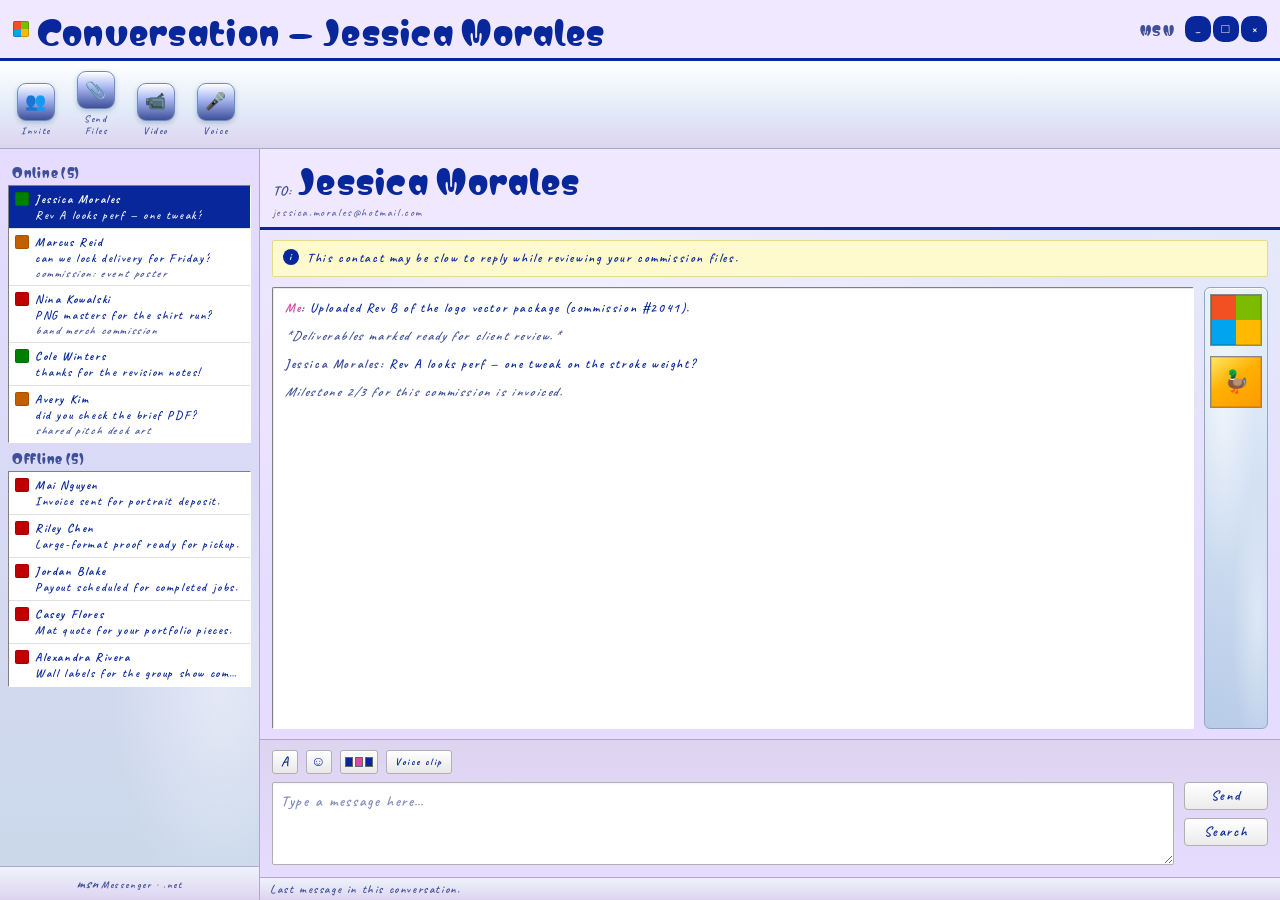
==== chat.html @ bd990021 "meow" ====
<!doctype html>
<html lang="en">
  <head>
    <meta charset="utf-8" />
    <meta name="viewport" content="width=device-width, initial-scale=1" />
    <title>MSN Messenger — Conversation</title>
    <link rel="preconnect" href="https://fonts.googleapis.com" />
    <link rel="preconnect" href="https://fonts.gstatic.com" crossorigin />
    <link
      href="https://fonts.googleapis.com/css2?family=Caveat:wght@400..700&family=Matemasie&display=swap"
      rel="stylesheet"
    />
    <style>
      /*
        Classic MSN Messenger look — tinted to Quick Draw / Match Preview palette.
        Headings: Matemasie (https://fonts.google.com/specimen/Matemasie).
        Body UI: Caveat (https://fonts.google.com/specimen/Caveat).
      */

      :root {
        --font-heading: "Matemasie", system-ui, sans-serif;
        --font-body: "Caveat", cursive;
        /* Match style.css / MatchPreviewPage palette */
        --blue: #07279a;
        --pink: #d54aa9;
        --paper: #f4efff;
        --paper-2: #ece4ff;
        --ink: #07279a;
        --ink-soft: #3f4f9a;
        --gold: #d54aa9;
        --green: #a9b8f2;

        --msn-sky: #e6dcff;
        --msn-sky-deep: #ddd4f0;
        --msn-sky-edge: #b5a3d6;
        --msn-menu: #f2ecff;
        --surface: var(--msn-sky);
        --surface-deep: var(--msn-sky-deep);
        --xp-blue: var(--blue);
        --win-bg: var(--msn-sky);
        --win-border-outer: #9a88c4;
        --win-border: var(--blue);
        --menu-bg: var(--msn-menu);
        --inset-dark: #808080;
        --inset-light: #ffffff;
        --text: var(--ink);
        --online: #008000;
        --away: #c06000;
        --busy: #c00000;
        --offline: #c00000;
        --history-bg: #ffffff;
        --warn-bg: #fffacd;
        --toolbar-icon-size: 48px;
        --wlm-purple-top: #f0e8ff;
        --wlm-purple-mid: var(--green);
        --wlm-purple-bot: var(--ink-soft);
        --wave: radial-gradient(ellipse 90% 70% at 30% 25%, rgba(255, 255, 255, 0.55) 0%, transparent 58%);
        --wave2: radial-gradient(ellipse 80% 60% at 85% 75%, rgba(255, 255, 255, 0.42) 0%, transparent 52%);
      }

      * {
        box-sizing: border-box;
      }

      html {
        height: 100%;
        letter-spacing: 0.1em;
      }

      body {
        min-height: 100dvh;
        margin: 0;
        font-family: var(--font-body);
        font-weight: 600;
        font-size: 14px;
        color: var(--text);
        background:
          radial-gradient(circle at 20% 20%, #d54aa938 0%, #ffffff00 42%),
          radial-gradient(circle at 85% 12%, #07279a33 0%, #ffffff00 45%),
          var(--paper-2);
        display: flex;
        flex-direction: column;
      }

      button,
      input,
      textarea,
      select {
        font-family: inherit;
        letter-spacing: inherit;
      }

      /* Full-viewport panel */
      .msn-window {
        flex: 1 1 auto;
        display: flex;
        flex-direction: column;
        width: 100%;
        min-height: 0;
        background: var(--paper);
        border: 0;
        border-radius: 0;
        box-shadow: none;
        overflow: hidden;
      }

      /* Match MatchPreviewPage .topbar + .match-section h2 */
      .title-bar {
        display: flex;
        align-items: center;
        justify-content: space-between;
        gap: 0.5rem;
        padding: 0.35rem 0.8rem;
        background: #f0e8ff;
        border-bottom: 3px solid var(--ink);
        color: var(--ink);
        font-weight: 700;
        letter-spacing: 0.1em;
        user-select: none;
      }

      .title-bar .title-left {
        display: flex;
        align-items: center;
        gap: 8px;
        min-width: 0;
        flex: 1;
      }

      .title-bar .title-right {
        display: flex;
        align-items: center;
        gap: 10px;
        flex-shrink: 0;
      }

      .title-msn {
        font-family: var(--font-heading);
        font-style: normal;
        font-weight: 400;
        font-size: 0.78rem;
        letter-spacing: 0.12em;
        text-transform: uppercase;
        color: var(--ink-soft);
        opacity: 1;
      }

      .title-bar .butterfly {
        width: 16px;
        height: 16px;
        flex: 0 0 auto;
        background: conic-gradient(
          #7cbb00 0deg 90deg,
          #ffb900 90deg 180deg,
          #00a4ef 180deg 270deg,
          #f25022 270deg 360deg
        );
        border-radius: 2px;
        box-shadow: inset 0 0 0 1px rgba(0, 0, 0, 0.2);
      }

      .title-bar span.title-text {
        font-family: var(--font-heading);
        font-weight: 400;
        font-size: clamp(1.35rem, 3.2vw, 2rem);
        letter-spacing: 0.04em;
        text-transform: none;
        white-space: nowrap;
        overflow: hidden;
        text-overflow: ellipsis;
        min-width: 0;
      }

      .title-buttons {
        display: flex;
        gap: 2px;
      }

      .title-buttons button {
        min-width: 26px;
        height: 26px;
        padding: 0 0.35rem;
        border: 2px solid var(--ink);
        border-radius: 10px;
        background: var(--blue);
        color: #ffffff;
        font-size: 13px;
        font-weight: 600;
        line-height: 1;
        cursor: default;
        transition: background-color 0.14s ease, transform 0.14s ease;
      }

      .title-buttons button:hover {
        background: var(--pink);
        transform: translate(-1px, -1px);
      }

      .title-buttons button.close {
        background: var(--blue);
      }

      .title-buttons button.close:hover {
        background: var(--pink);
      }

      .title-buttons button {
        cursor: pointer;
      }

      .msn-window.is-maximized {
        position: fixed;
        inset: 0;
        z-index: 10000;
        max-height: 100dvh;
        width: 100%;
        box-shadow: 0 12px 48px rgba(0, 0, 0, 0.35);
      }

      body.chat-maximized {
        overflow: hidden;
      }

      .msn-window.is-minimized .toolbar,
      .msn-window.is-minimized .main-split {
        display: none !important;
      }

      .toolbar {
        display: flex;
        align-items: flex-end;
        gap: 12px;
        padding: 10px 12px 12px;
        background: linear-gradient(180deg, #ffffff 0%, #e2ecf8 55%, var(--msn-sky-deep) 100%);
        border-bottom: 1px solid #9aaec4;
        flex-wrap: wrap;
      }

      .tb-btn {
        display: flex;
        flex-direction: column;
        align-items: center;
        gap: 4px;
        width: var(--toolbar-icon-size);
        cursor: pointer;
        appearance: none;
        margin: 0;
        padding: 0;
        border: 0;
        background: transparent;
        font: inherit;
        color: inherit;
      }

      .tb-btn:focus-visible {
        outline: 2px solid var(--blue);
        outline-offset: 3px;
        border-radius: 10px;
      }

      .tb-btn .icon {
        width: 38px;
        height: 38px;
        border-radius: 9px;
        border: 1px solid #6a8ec0;
        background: linear-gradient(180deg, #ffffff 0%, var(--wlm-purple-mid) 42%, var(--wlm-purple-bot) 100%);
        display: grid;
        place-items: center;
        font-size: 17px;
        box-shadow:
          0 2px 5px rgba(40, 80, 130, 0.28),
          inset 0 1px 0 rgba(255, 255, 255, 0.85);
      }

      .tb-btn span.label {
        font-size: 10px;
        color: var(--ink-soft);
        text-align: center;
        line-height: 1.15;
      }

      .main-split {
        flex: 1;
        display: flex;
        min-height: 0;
        background: var(--wave), var(--wave2), linear-gradient(175deg, #e6eef8 0%, var(--msn-sky) 60%);
      }

      /* Sidebar: threads */
      .sidebar {
        width: 260px;
        flex: 0 0 260px;
        border-right: 1px solid var(--msn-sky-edge);
        display: flex;
        flex-direction: column;
        min-height: 0;
        background: var(--wave), linear-gradient(180deg, #eaf1fa 0%, var(--msn-sky) 100%);
      }

      .avatar {
        flex-shrink: 0;
        border: 1px solid #888;
      }

      .thread-list-wrap {
        flex: 1;
        overflow: auto;
        padding: 8px;
        background: var(--wave2), linear-gradient(180deg, var(--msn-sky) 0%, #cad8ea 100%);
      }

      .thread-section {
        font-family: var(--font-heading);
        font-weight: 400;
        font-size: 12px;
        margin: 6px 0 4px 4px;
        letter-spacing: 0.06em;
        color: var(--ink-soft);
      }

      .thread-section .count {
        font-weight: 400;
        color: var(--ink-soft);
      }

      .sidebar-brand {
        padding: 8px 10px;
        border-top: 1px solid var(--msn-sky-edge);
        background: linear-gradient(180deg, #eef3fa 0%, var(--msn-sky-deep) 100%);
        text-align: center;
        font-size: 10px;
        color: var(--ink-soft);
      }

      .sidebar-brand .msn-word {
        font-style: italic;
        font-weight: 800;
        font-size: 14px;
        letter-spacing: 0.05em;
      }

      .sidebar-brand .net {
        font-weight: 700;
        color: var(--ink-soft);
      }

      .thread-list {
        list-style: none;
        margin: 0;
        padding: 0;
        background-color: #fff;
        border: 1px solid;
        border-color: var(--inset-dark) var(--inset-light) var(--inset-light) var(--inset-dark);
      }

      .thread {
        display: flex;
        align-items: flex-start;
        gap: 6px;
        padding: 5px 6px;
        cursor: pointer;
        border-bottom: 1px solid #e0e0e0;
      }

      .thread:last-child {
        border-bottom: 0;
      }

      .thread:hover {
        background: rgba(169, 184, 242, 0.38);
      }

      .thread.is-active {
        background: var(--blue);
        color: #fff;
      }

      .thread.is-active .thread-body .name {
        color: #ffffff;
      }

      .thread.is-active .preview,
      .thread.is-active .sub {
        color: rgba(255, 255, 255, 0.92);
      }

      .status-dot {
        width: 14px;
        height: 14px;
        margin-top: 1px;
        flex-shrink: 0;
        border-radius: 2px;
        background: var(--online);
        box-shadow: inset 0 0 0 1px rgba(0, 0, 0, 0.15);
      }

      .status-dot.away {
        background: var(--away);
      }

      .status-dot.busy {
        background: var(--busy);
      }

      .status-dot.offline {
        background: var(--offline);
      }

      .thread-body {
        min-width: 0;
      }

      .thread-body .name {
        font-weight: 700;
        font-size: 12px;
        color: var(--ink);
        white-space: nowrap;
        overflow: hidden;
        text-overflow: ellipsis;
      }

      .thread-body .preview {
        font-size: 12px;
        color: var(--ink);
        white-space: nowrap;
        overflow: hidden;
        text-overflow: ellipsis;
      }

      .thread-body .sub {
        font-size: 11px;
        color: var(--ink-soft);
        font-style: italic;
        white-space: nowrap;
        overflow: hidden;
        text-overflow: ellipsis;
      }

      /* Main chat pane — MSN sky panel */
      .chat-pane {
        flex: 1;
        display: flex;
        flex-direction: column;
        min-width: 0;
        min-height: 0;
        background: var(--wave), linear-gradient(195deg, #e4edf8 0%, var(--msn-sky) 45%);
      }

      .chat-header {
        padding: 0.35rem 0.8rem 0.5rem;
        background: #f0e8ff;
        border-bottom: 3px solid var(--ink);
        font-size: 13px;
      }

      .chat-header .to-line {
        display: flex;
        align-items: baseline;
        flex-wrap: wrap;
        gap: 0 6px;
        font-weight: 700;
        color: var(--ink);
      }

      .chat-header .to-prefix {
        font-size: 0.85rem;
        letter-spacing: 0.08em;
        text-transform: uppercase;
        color: var(--ink-soft);
      }

      .chat-header .to-name {
        font-family: var(--font-heading);
        font-size: clamp(1.35rem, 3.2vw, 2rem);
        font-weight: 400;
        letter-spacing: 0.04em;
        color: var(--ink);
      }

      .chat-header .to-email {
        display: block;
        margin-top: 3px;
        font-size: 11px;
        font-weight: 400;
        color: var(--ink-soft);
      }

      .warn-bar {
        margin: 10px 12px 0;
        padding: 8px 10px;
        background: var(--warn-bg);
        border: 1px solid #e8dc82;
        border-radius: 2px;
        display: flex;
        gap: 8px;
        align-items: flex-start;
        font-size: 13px;
        line-height: 1.45;
        color: var(--ink);
      }

      .warn-bar #warnText {
        flex: 1;
        min-width: 0;
      }

      .warn-bar .i {
        font-weight: 900;
        color: #fff;
        background: var(--blue);
        width: 16px;
        height: 16px;
        border-radius: 50%;
        display: grid;
        place-items: center;
        font-size: 11px;
        flex-shrink: 0;
      }

      .chat-body {
        flex: 1;
        display: flex;
        min-height: 0;
        padding: 10px 12px;
        gap: 10px;
        background: transparent;
      }

      .history {
        flex: 1;
        background-color: var(--history-bg);
        border: 1px solid;
        border-color: var(--inset-dark) var(--inset-light) var(--inset-light) var(--inset-dark);
        border-radius: 2px;
        box-shadow: inset 1px 1px 0 rgba(0, 0, 0, 0.08);
        overflow: auto;
        padding: 10px 12px;
        font-size: 13px;
        line-height: 1.55;
        color: var(--ink);
      }

      .msg {
        margin-bottom: 8px;
        color: var(--ink);
      }

      .msg .who {
        font-weight: 700;
        color: var(--ink-soft);
      }

      .msg.me-line .who {
        color: var(--pink);
      }

      .msg.sys {
        font-style: italic;
        color: var(--ink-soft);
      }

      .dp-column {
        width: 64px;
        flex-shrink: 0;
        display: flex;
        flex-direction: column;
        gap: 10px;
        align-items: center;
        padding: 6px 4px 8px;
        align-self: stretch;
        background: var(--wave2), var(--wave), linear-gradient(200deg, #e8f1fb 0%, #b8cce8 100%);
        border: 1px solid #8fa8c4;
        border-radius: 6px;
        box-shadow: inset 0 1px 0 rgba(255, 255, 255, 0.75);
      }

      /* Reference: DP stack — Me on top (MSN mark), contact below (ducky colors) */
      .dp-column .avatar.sm {
        width: 52px;
        height: 52px;
      }

      .dp-column .avatar.sm.me {
        background: conic-gradient(
          #7cbb00 0deg 90deg,
          #ffb900 90deg 180deg,
          #00a4ef 180deg 270deg,
          #f25022 270deg 360deg
        );
        box-shadow: inset 0 0 0 1px rgba(0, 0, 0, 0.15);
      }

      .dp-column .avatar.sm.them {
        background: linear-gradient(145deg, #ffe866 0%, #ffb000 45%, #ff9a00 100%);
        box-shadow: inset 0 0 0 1px rgba(0, 0, 0, 0.12);
      }

      .dp-column .avatar.sm.them::after {
        content: "🦆";
        display: grid;
        place-items: center;
        width: 100%;
        height: 100%;
        font-size: 22px;
        filter: saturate(1.1);
      }


      .compose-wrap {
        border-top: 1px solid var(--msn-sky-edge);
        padding: 10px 12px 12px;
        background: linear-gradient(180deg, var(--msn-sky-deep) 0%, var(--msn-sky) 100%);
      }

      .format-bar {
        display: flex;
        gap: 8px;
        margin-bottom: 8px;
        align-items: center;
      }

      .fmt {
        width: 26px;
        height: 24px;
        border: 1px solid #b0b0b0;
        border-radius: 3px;
        background: linear-gradient(180deg, #ffffff, #e8e8e8);
        display: grid;
        place-items: center;
        font-size: 12px;
        cursor: pointer;
        box-shadow: inset 0 1px 0 #fff;
        appearance: none;
        margin: 0;
        padding: 0;
        font: inherit;
        color: inherit;
      }

      .fmt:focus-visible {
        outline: 2px solid var(--blue);
        outline-offset: 2px;
      }

      .fmt.palette {
        width: auto;
        padding: 0 4px;
        gap: 2px;
        display: inline-flex;
      }

      .fmt.palette i {
        width: 8px;
        height: 10px;
        border: 1px solid #666;
      }

      .fmt.palette i.c1 {
        background: var(--ink);
      }
      .fmt.palette i.c2 {
        background: var(--pink);
      }
      .fmt.palette i.c3 {
        background: var(--blue);
      }

      .fmt.wide {
        width: auto;
        padding: 0 8px;
        font-size: 10px;
        font-weight: 700;
      }

      .input-row {
        display: flex;
        gap: 10px;
        align-items: stretch;
      }

      .input-row textarea {
        flex: 1;
        min-height: 64px;
        resize: vertical;
        font-size: 15px;
        line-height: 1.45;
        font-weight: 600;
        color: var(--ink);
        padding: 8px;
        border: 1px solid #b0b0b0;
        border-radius: 2px;
        background: #fff;
        box-shadow: inset 0 1px 2px rgba(0, 0, 0, 0.05);
      }

      .input-row textarea::placeholder {
        font-weight: 600;
        color: var(--ink-soft);
        opacity: 0.65;
      }

      .input-actions {
        display: flex;
        flex-direction: column;
        gap: 8px;
        width: 84px;
        flex-shrink: 0;
      }

      .send-btn,
      .search-btn {
        width: 100%;
        font-size: 14px;
        font-weight: 600;
        color: var(--ink);
        min-height: 28px;
        background: linear-gradient(180deg, #ffffff, #ebebeb);
        border: 1px solid #b0b0b0;
        border-radius: 4px;
        box-shadow: inset 0 1px 0 #fff;
        cursor: pointer;
      }

      .send-btn:hover,
      .search-btn:hover {
        background: linear-gradient(180deg, #ffffff, #f5f5f5);
      }

      .status-footer {
        padding: 3px 10px;
        border-top: 1px solid var(--msn-sky-edge);
        background: linear-gradient(180deg, #eef3fa 0%, var(--msn-sky-deep) 100%);
        color: var(--ink-soft);
        font-size: 12px;
      }

      @media (max-width: 640px) {
        .sidebar {
          width: 200px;
          flex-basis: 200px;
        }
        .toolbar {
          flex-wrap: wrap;
        }
      }
    </style>
  </head>
  <body>
    <div class="msn-window" role="application" aria-label="MSN Messenger style chat">
      <div class="title-bar">
        <div class="title-left">
          <span class="butterfly" aria-hidden="true"></span>
          <span class="title-text" id="winTitle">MSN Messenger — Conversation</span>
        </div>
        <div class="title-right">
          <span class="title-msn" aria-hidden="true">msn</span>
          <div class="title-buttons">
            <button type="button" id="titleMin" aria-label="Minimize">_</button>
            <button type="button" id="titleMax" aria-label="Maximize">□</button>
            <button type="button" class="close" id="titleClose" aria-label="Close">×</button>
          </div>
        </div>
      </div>

      <input type="file" id="tbFilePick" hidden multiple />

      <div class="toolbar" role="toolbar" aria-label="Conversation actions">
        <button type="button" class="tb-btn" id="tbInvite" aria-label="Invite">
          <span class="icon" aria-hidden="true">👥</span>
          <span class="label">Invite</span>
        </button>
        <button type="button" class="tb-btn" id="tbSendFiles" aria-label="Send files">
          <span class="icon" aria-hidden="true">📎</span>
          <span class="label">Send<br />Files</span>
        </button>
        <button type="button" class="tb-btn" id="tbVideo" aria-label="Video">
          <span class="icon" aria-hidden="true">📹</span>
          <span class="label">Video</span>
        </button>
        <button type="button" class="tb-btn" id="tbVoice" aria-label="Voice">
          <span class="icon" aria-hidden="true">🎤</span>
          <span class="label">Voice</span>
        </button>
      </div>

      <div class="main-split">
        <aside class="sidebar" aria-label="Message threads">
          <div class="thread-list-wrap" id="threadMount"></div>

          <div class="sidebar-brand" aria-hidden="true">
            <span class="msn-word">msn</span>
            <span class="net"> Messenger</span> ·
            <span class="net">.net</span>
          </div>
        </aside>

        <section class="chat-pane" aria-label="Active conversation">
          <div class="chat-header">
            <div class="to-line">
              <span class="to-prefix">To:</span>
              <span class="to-name" id="toName">—</span>
            </div>
            <span class="to-email" id="toEmail" hidden></span>
          </div>

          <div class="warn-bar" id="warnBar" hidden>
            <span class="i">i</span>
            <span id="warnText"></span>
          </div>

          <div class="chat-body">
            <div class="history" id="history" tabindex="0"></div>
            <div class="dp-column" aria-hidden="true">
              <div class="avatar sm me" title="Me"></div>
              <div class="avatar sm them" title="Them"></div>
            </div>
          </div>

          <div class="compose-wrap">
            <div class="format-bar" role="toolbar" aria-label="Format">
              <button type="button" class="fmt" id="fmtFont" title="Font size">A</button>
              <button type="button" class="fmt" id="fmtEmoji" title="Insert emoticon">☺</button>
              <button type="button" class="fmt palette" id="fmtPalette" title="Font color" aria-label="Font color">
                <i class="c1"></i><i class="c2"></i><i class="c3"></i>
              </button>
              <button type="button" class="fmt wide" id="fmtVoiceClip" title="Voice clip">Voice clip</button>
            </div>
            <div class="input-row">
              <textarea id="composer" placeholder="Type a message here…" rows="3"></textarea>
              <div class="input-actions">
                <button class="send-btn" id="sendBtn" type="button">Send</button>
                <button class="search-btn" id="searchBtn" type="button">Search</button>
              </div>
            </div>
          </div>

          <div class="status-footer" id="statusFooter">Ready</div>
        </section>
      </div>
    </div>

    <script>
      const threads = [
        {
          id: "vectorclient",
          name: "Jessica Morales",
          email: "jessica.morales@hotmail.com",
          online: true,
          statusClass: "",
          statusShort: "Online",
          flavor: "",
          preview: "Rev A looks perf — one tweak?",
          warn: "This contact may be slow to reply while reviewing your commission files.",
          messages: [
            { type: "msg", who: "Me", text: "Uploaded Rev B of the logo vector package (commission #2041)." },
            { type: "sys", text: "*Deliverables marked ready for client review.*" },
            { type: "msg", who: "Jessica Morales", text: "Rev A looks perf — one tweak on the stroke weight?" },
            { type: "sys", text: "Milestone 2/3 for this commission is invoiced." },
          ],
        },
        {
          id: "rush_client",
          name: "Marcus Reid",
          email: "marcus.reid@hotmail.com",
          online: true,
          statusClass: "away",
          statusShort: "Away",
          flavor: "commission: event poster",
          preview: "can we lock delivery for Friday?",
          warn: "",
          messages: [
            { type: "msg", who: "Marcus Reid", text: "can we lock delivery for Friday? it's for the gallery opening commission." },
            { type: "msg", who: "Me", text: "yes if you approve the flat colors by Wed night" },
          ],
        },
        {
          id: "merch_assets",
          name: "Nina Kowalski",
          email: "nina.kowalski@hotmail.com",
          online: true,
          statusClass: "busy",
          statusShort: "Busy",
          flavor: "band merch commission",
          preview: "PNG masters for the shirt run?",
          warn: "",
          messages: [
            { type: "msg", who: "Nina Kowalski", text: "PNG masters for the shirt run still coming for the merch commission?" },
            { type: "msg", who: "Me", text: "exporting 300dpi tonight — same folder as the invoice" },
            { type: "sys", text: "Nina Kowalski is marked Busy (approving print proofs)." },
          ],
        },
        {
          id: "cole",
          name: "Cole Winters",
          email: "cole.winters@hotmail.com",
          online: true,
          statusClass: "",
          statusShort: "Online",
          flavor: "",
          preview: "thanks for the revision notes!",
          warn: "",
          messages: [
            { type: "msg", who: "Cole Winters", text: "thanks for the revision notes on the character commission!" },
            { type: "msg", who: "Me", text: "happy to iterate — round 3 sketch drops tomorrow" },
          ],
        },
        {
          id: "brief_partner",
          name: "Avery Kim",
          email: "avery.kim@msn.com",
          online: true,
          statusClass: "away",
          statusShort: "Away",
          flavor: "shared pitch deck art",
          preview: "did you check the brief PDF?",
          warn: "",
          messages: [
            { type: "msg", who: "Avery Kim", text: "did you check the brief PDF for our joint commission?" },
            { type: "msg", who: "Me", text: "yes — I'll match your palette on the hero panel" },
          ],
        },
        {
          id: "portrait_client",
          name: "Mai Nguyen",
          email: "mai.nguyen@gmail.com",
          online: false,
          statusClass: "offline",
          statusShort: "Offline",
          flavor: "",
          preview: "Invoice sent for portrait deposit.",
          warn: "",
          messages: [
            { type: "msg", who: "Mai Nguyen", text: "Portrait commission — deposit invoice received, thanks." },
            { type: "msg", who: "Me", text: "Great — I'll start thumbnails once it clears." },
          ],
        },
        {
          id: "printlab",
          name: "Riley Chen",
          email: "riley.chen@printhaus.sf",
          online: false,
          statusClass: "offline",
          statusShort: "Offline",
          flavor: "",
          preview: "Large-format proof ready for pickup.",
          warn: "",
          messages: [
            { type: "msg", who: "Riley Chen", text: "Your exhibition print commission proof is ready for pickup." },
            { type: "msg", who: "Me", text: "I'll swing by Thursday — hold under Quick Draw." },
          ],
        },
        {
          id: "payout",
          name: "Jordan Blake",
          email: "jordan.blake@quickdraw.app",
          online: false,
          statusClass: "offline",
          statusShort: "Offline",
          flavor: "",
          preview: "Payout scheduled for completed jobs.",
          warn: "",
          messages: [
            { type: "sys", text: "Quick Draw: commission payouts batch runs Friday." },
            { type: "msg", who: "Jordan Blake", text: "Your last 3 completed commissions are included in this week's payout." },
          ],
        },
        {
          id: "frame",
          name: "Casey Flores",
          email: "casey.flores@campusframe.example",
          online: false,
          statusClass: "offline",
          statusShort: "Offline",
          flavor: "",
          preview: "Mat quote for your portfolio pieces.",
          warn: "",
          messages: [
            { type: "msg", who: "Casey Flores", text: "Quote for mats + UV glass on the two portfolio commissions — reply when ready." },
          ],
        },
        {
          id: "gallery_rep",
          name: "Alexandra Rivera",
          email: "alexandra.rivera@rivergallery.art",
          online: false,
          statusClass: "offline",
          statusShort: "Offline",
          flavor: "",
          preview: "Wall labels for the group show commission.",
          warn: "",
          messages: [
            { type: "msg", who: "Alexandra Rivera", text: "Wall labels copy for the group show commission — need final titles by Mon." },
            { type: "msg", who: "Me", text: "will send a doc tonight with artist names + mediums" },
          ],
        },
      ];

      const threadMount = document.getElementById("threadMount");
      const historyEl = document.getElementById("history");
      const toNameEl = document.getElementById("toName");
      const toEmailEl = document.getElementById("toEmail");
      const winTitleEl = document.getElementById("winTitle");
      const warnBar = document.getElementById("warnBar");
      const warnText = document.getElementById("warnText");
      const composer = document.getElementById("composer");
      const sendBtn = document.getElementById("sendBtn");
      const searchBtn = document.getElementById("searchBtn");
      const statusFooter = document.getElementById("statusFooter");
      const msnWindowEl = document.querySelector(".msn-window");
      const titleMin = document.getElementById("titleMin");
      const titleMax = document.getElementById("titleMax");
      const titleClose = document.getElementById("titleClose");
      const tbFilePick = document.getElementById("tbFilePick");
      const tbInvite = document.getElementById("tbInvite");
      const tbSendFiles = document.getElementById("tbSendFiles");
      const tbVideo = document.getElementById("tbVideo");
      const tbVoice = document.getElementById("tbVoice");
      const fmtFont = document.getElementById("fmtFont");
      const fmtEmoji = document.getElementById("fmtEmoji");
      const fmtPalette = document.getElementById("fmtPalette");
      const fmtVoiceClip = document.getElementById("fmtVoiceClip");

      let activeId = threads.find((t) => t.online)?.id ?? threads[0]?.id ?? null;
      let fontSizeStep = 0;
      const composerFontSizes = ["11px", "13px", "15px"];
      let paletteStep = 0;
      const composerColors = ["var(--ink)", "var(--pink)", "var(--ink-soft)"];

      function addSysToActive(text) {
        const t = threads.find((x) => x.id === activeId);
        if (!t) return;
        t.messages.push({ type: "sys", text });
        renderMessages(t);
      }

      function setMaximized(on) {
        msnWindowEl.classList.toggle("is-maximized", on);
        document.body.classList.toggle("chat-maximized", on);
      }

      function buildThreadLi(t) {
        const li = document.createElement("li");
        li.className = "thread" + (t.id === activeId ? " is-active" : "");
        li.dataset.id = t.id;
        li.setAttribute("role", "option");
        li.setAttribute("aria-selected", t.id === activeId ? "true" : "false");

        const dot = document.createElement("span");
        dot.className = "status-dot " + (t.statusClass || "");
        dot.setAttribute("aria-hidden", "true");

        const body = document.createElement("div");
        body.className = "thread-body";
        body.innerHTML = '<div class="name"></div><div class="preview"></div><div class="sub"></div>';
        body.querySelector(".name").textContent = t.name;
        body.querySelector(".preview").textContent = t.preview;
        body.querySelector(".sub").textContent = t.flavor || "";

        li.appendChild(dot);
        li.appendChild(body);
        li.addEventListener("click", () => setActive(t.id));
        return li;
      }

      function renderThreadList() {
        const onlineThreads = threads.filter((t) => t.online);
        const offlineThreads = threads.filter((t) => !t.online);

        threadMount.innerHTML = `
          <div class="thread-section">Online <span class="count">(${onlineThreads.length})</span></div>
          <ul class="thread-list" id="onlineThreadList" role="listbox"></ul>
          <div class="thread-section">Offline <span class="count">(${offlineThreads.length})</span></div>
          <ul class="thread-list" id="offlineThreadList" role="listbox"></ul>
        `;

        const onlineUl = threadMount.querySelector("#onlineThreadList");
        const offlineUl = threadMount.querySelector("#offlineThreadList");
        onlineThreads.forEach((t) => onlineUl.appendChild(buildThreadLi(t)));
        offlineThreads.forEach((t) => offlineUl.appendChild(buildThreadLi(t)));
      }

      function renderMessages(t) {
        historyEl.innerHTML = "";
        t.messages.forEach((m) => {
          const div = document.createElement("div");
          if (m.type === "sys") {
            div.className = "msg sys";
            div.textContent = m.text;
          } else {
            div.className = "msg" + (m.who === "Me" ? " me-line" : "");
            div.innerHTML = '<span class="who"></span>: ';
            div.querySelector(".who").textContent = m.who;
            div.appendChild(document.createTextNode(m.text));
          }
          historyEl.appendChild(div);
        });
        historyEl.scrollTop = historyEl.scrollHeight;
      }

      function setActive(id) {
        activeId = id;
        const t = threads.find((x) => x.id === id);
        if (!t) return;

        renderThreadList();
        toNameEl.textContent = t.name;
        if (t.email) {
          toEmailEl.textContent = t.email;
          toEmailEl.hidden = false;
        } else {
          toEmailEl.textContent = "";
          toEmailEl.hidden = true;
        }
        winTitleEl.textContent = "Conversation — " + t.name;

        if (t.warn) {
          warnBar.hidden = false;
          warnText.textContent = t.warn;
        } else {
          warnBar.hidden = true;
          warnText.textContent = "";
        }

        renderMessages(t);
        statusFooter.textContent = "Last message in this conversation.";
      }

      function sendMessage() {
        const text = (composer.value || "").trim();
        if (!text) return;

        const t = threads.find((x) => x.id === activeId);
        if (!t) return;

        t.messages.push({ type: "msg", who: "Me", text });
        t.preview = text.length > 40 ? text.slice(0, 37) + "…" : text;
        composer.value = "";
        renderThreadList();
        renderMessages(t);
        statusFooter.textContent = "Message sent.";
      }

      sendBtn.addEventListener("click", sendMessage);
      searchBtn.addEventListener("click", () => {
        const q = window.prompt("Find text in this conversation:");
        if (q === null) return;
        const needle = q.trim();
        if (!needle) {
          statusFooter.textContent = "Search cancelled.";
          return;
        }
        const t = threads.find((x) => x.id === activeId);
        if (!t) return;
        const lower = needle.toLowerCase();
        const hits = t.messages.filter(
          (m) => m.type === "msg" && (m.text || "").toLowerCase().includes(lower),
        );
        if (hits.length === 0) {
          statusFooter.textContent = "No messages match your search.";
          return;
        }
        statusFooter.textContent = `Found ${hits.length} message(s) containing “${needle}”.`;
        composer.value = hits[hits.length - 1].text;
        composer.focus();
      });

      composer.addEventListener("keydown", (e) => {
        if (e.key === "Enter" && !e.shiftKey) {
          e.preventDefault();
          sendMessage();
        }
      });

      titleMin.addEventListener("click", () => {
        const nowMin = msnWindowEl.classList.toggle("is-minimized");
        if (nowMin) {
          setMaximized(false);
        }
        statusFooter.textContent = nowMin
          ? "Window minimized — click Minimize again to restore."
          : "Window restored.";
      });

      titleMax.addEventListener("click", () => {
        const on = !msnWindowEl.classList.contains("is-maximized");
        setMaximized(on);
        if (on) {
          msnWindowEl.classList.remove("is-minimized");
        }
        statusFooter.textContent = on ? "Maximized." : "Returned to normal size.";
      });

      titleClose.addEventListener("click", () => {
        window.location.href = "./MatchPreviewPage.html";
      });

      tbInvite.addEventListener("click", () => {
        const who = window.prompt("Invite someone to this conversation (email or sign-in name):", "");
        if (who === null) {
          statusFooter.textContent = "Invite cancelled.";
          return;
        }
        const v = who.trim();
        if (!v) {
          statusFooter.textContent = "Invite cancelled.";
          return;
        }
        addSysToActive(`*Invitation sent to ${v}.*`);
        statusFooter.textContent = `Invite queued for “${v}” (demo).`;
      });

      tbSendFiles.addEventListener("click", () => tbFilePick.click());
      tbFilePick.addEventListener("change", () => {
        const files = [...tbFilePick.files];
        if (!files.length) return;
        const list = files.map((f) => f.name).join(", ");
        addSysToActive(`*Sending file(s): ${list}*`);
        statusFooter.textContent =
          files.length === 1 ? `Attached “${files[0].name}”.` : `Attached ${files.length} files.`;
        tbFilePick.value = "";
      });

      tbVideo.addEventListener("click", () => {
        addSysToActive("*Starting video session…*");
        statusFooter.textContent = "Video: connecting… (demo)";
      });

      tbVoice.addEventListener("click", () => {
        addSysToActive("*Voice call started.*");
        statusFooter.textContent = "Voice: channel open (demo).";
      });

      fmtFont.addEventListener("click", () => {
        fontSizeStep = (fontSizeStep + 1) % composerFontSizes.length;
        composer.style.fontSize = composerFontSizes[fontSizeStep];
        statusFooter.textContent = `Composer size: ${composerFontSizes[fontSizeStep]}.`;
      });

      fmtEmoji.addEventListener("click", () => {
        const sym = "☺ ";
        const start = composer.selectionStart ?? composer.value.length;
        const end = composer.selectionEnd ?? composer.value.length;
        composer.value = composer.value.slice(0, start) + sym + composer.value.slice(end);
        const pos = start + sym.length;
        composer.focus();
        composer.setSelectionRange(pos, pos);
        statusFooter.textContent = "Inserted emoticon.";
      });

      fmtPalette.addEventListener("click", () => {
        paletteStep = (paletteStep + 1) % composerColors.length;
        const c = composerColors[paletteStep];
        composer.style.color = c;
        statusFooter.textContent = `Composer color updated.`;
      });

      fmtVoiceClip.addEventListener("click", () => {
        addSysToActive("*Voice clip attached (demo).*");
        statusFooter.textContent = "Voice clip placeholder added to conversation.";
      });

      renderThreadList();
      setActive(activeId);
    </script>
  </body>
</html>
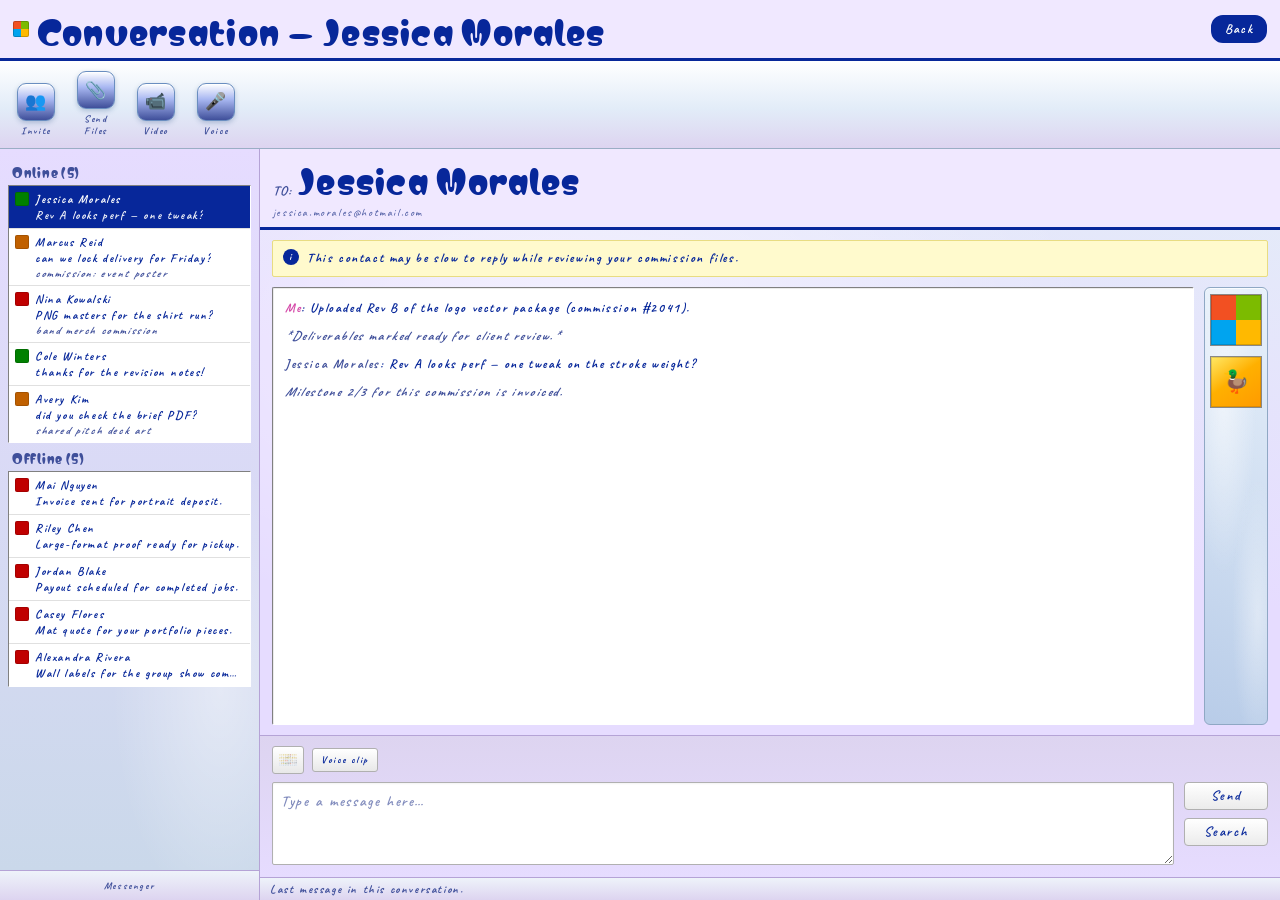
==== commit 33c6ebfe: "meow" ====
--- a/chat.html
+++ b/chat.html
@@ -3,7 +3,7 @@
   <head>
     <meta charset="utf-8" />
     <meta name="viewport" content="width=device-width, initial-scale=1" />
-    <title>MSN Messenger — Conversation</title>
+    <title>Messenger — Conversation</title>
     <link rel="preconnect" href="https://fonts.googleapis.com" />
     <link rel="preconnect" href="https://fonts.gstatic.com" crossorigin />
     <link
@@ -12,7 +12,7 @@
     />
     <style>
       /*
-        Classic MSN Messenger look — tinted to Quick Draw / Match Preview palette.
+        Classic messenger look — tinted to Quick Draw / Match Preview palette.
         Headings: Matemasie (https://fonts.google.com/specimen/Matemasie).
         Body UI: Caveat (https://fonts.google.com/specimen/Caveat).
       */
@@ -30,17 +30,17 @@
         --gold: #d54aa9;
         --green: #a9b8f2;
 
-        --msn-sky: #e6dcff;
-        --msn-sky-deep: #ddd4f0;
-        --msn-sky-edge: #b5a3d6;
-        --msn-menu: #f2ecff;
-        --surface: var(--msn-sky);
-        --surface-deep: var(--msn-sky-deep);
+        --sky: #e6dcff;
+        --sky-deep: #ddd4f0;
+        --sky-edge: #b5a3d6;
+        --menu: #f2ecff;
+        --surface: var(--sky);
+        --surface-deep: var(--sky-deep);
         --xp-blue: var(--blue);
-        --win-bg: var(--msn-sky);
+        --win-bg: var(--sky);
         --win-border-outer: #9a88c4;
         --win-border: var(--blue);
-        --menu-bg: var(--msn-menu);
+        --menu-bg: var(--menu);
         --inset-dark: #808080;
         --inset-light: #ffffff;
         --text: var(--ink);
@@ -71,8 +71,8 @@
         min-height: 100dvh;
         margin: 0;
         font-family: var(--font-body);
-        font-weight: 600;
-        font-size: 14px;
+        font-weight: 700;
+        font-size: 14.2px;
         color: var(--text);
         background:
           radial-gradient(circle at 20% 20%, #d54aa938 0%, #ffffff00 42%),
@@ -91,7 +91,7 @@
       }
 
       /* Full-viewport panel */
-      .msn-window {
+      .chat-window {
         flex: 1 1 auto;
         display: flex;
         flex-direction: column;
@@ -134,15 +134,28 @@
         flex-shrink: 0;
       }
 
-      .title-msn {
-        font-family: var(--font-heading);
-        font-style: normal;
-        font-weight: 400;
-        font-size: 0.78rem;
-        letter-spacing: 0.12em;
-        text-transform: uppercase;
-        color: var(--ink-soft);
-        opacity: 1;
+      .title-bar .title-right .back-btn {
+        height: 28px;
+        padding: 0 12px;
+        border: 2px solid var(--ink);
+        border-radius: 12px;
+        background: var(--blue);
+        color: #ffffff;
+        font-size: 13px;
+        font-weight: 700;
+        line-height: 1;
+        cursor: pointer;
+        transition: background-color 0.14s ease, transform 0.14s ease;
+      }
+
+      .title-bar .title-right .back-btn:hover {
+        background: var(--pink);
+        transform: translate(-1px, -1px);
+      }
+
+      .title-bar .title-right .back-btn:focus-visible {
+        outline: 2px solid var(--blue);
+        outline-offset: 2px;
       }
 
       .title-bar .butterfly {
@@ -171,44 +184,7 @@
         min-width: 0;
       }
 
-      .title-buttons {
-        display: flex;
-        gap: 2px;
-      }
-
-      .title-buttons button {
-        min-width: 26px;
-        height: 26px;
-        padding: 0 0.35rem;
-        border: 2px solid var(--ink);
-        border-radius: 10px;
-        background: var(--blue);
-        color: #ffffff;
-        font-size: 13px;
-        font-weight: 600;
-        line-height: 1;
-        cursor: default;
-        transition: background-color 0.14s ease, transform 0.14s ease;
-      }
-
-      .title-buttons button:hover {
-        background: var(--pink);
-        transform: translate(-1px, -1px);
-      }
-
-      .title-buttons button.close {
-        background: var(--blue);
-      }
-
-      .title-buttons button.close:hover {
-        background: var(--pink);
-      }
-
-      .title-buttons button {
-        cursor: pointer;
-      }
-
-      .msn-window.is-maximized {
+      .chat-window.is-maximized {
         position: fixed;
         inset: 0;
         z-index: 10000;
@@ -221,8 +197,8 @@
         overflow: hidden;
       }
 
-      .msn-window.is-minimized .toolbar,
-      .msn-window.is-minimized .main-split {
+      .chat-window.is-minimized .toolbar,
+      .chat-window.is-minimized .main-split {
         display: none !important;
       }
 
@@ -231,7 +207,7 @@
         align-items: flex-end;
         gap: 12px;
         padding: 10px 12px 12px;
-        background: linear-gradient(180deg, #ffffff 0%, #e2ecf8 55%, var(--msn-sky-deep) 100%);
+        background: linear-gradient(180deg, #ffffff 0%, #e2ecf8 55%, var(--sky-deep) 100%);
         border-bottom: 1px solid #9aaec4;
         flex-wrap: wrap;
       }
@@ -283,18 +259,18 @@
         flex: 1;
         display: flex;
         min-height: 0;
-        background: var(--wave), var(--wave2), linear-gradient(175deg, #e6eef8 0%, var(--msn-sky) 60%);
+        background: var(--wave), var(--wave2), linear-gradient(175deg, #e6eef8 0%, var(--sky) 60%);
       }
 
       /* Sidebar: threads */
       .sidebar {
         width: 260px;
         flex: 0 0 260px;
-        border-right: 1px solid var(--msn-sky-edge);
+        border-right: 1px solid var(--sky-edge);
         display: flex;
         flex-direction: column;
         min-height: 0;
-        background: var(--wave), linear-gradient(180deg, #eaf1fa 0%, var(--msn-sky) 100%);
+        background: var(--wave), linear-gradient(180deg, #eaf1fa 0%, var(--sky) 100%);
       }
 
       .avatar {
@@ -306,7 +282,7 @@
         flex: 1;
         overflow: auto;
         padding: 8px;
-        background: var(--wave2), linear-gradient(180deg, var(--msn-sky) 0%, #cad8ea 100%);
+        background: var(--wave2), linear-gradient(180deg, var(--sky) 0%, #cad8ea 100%);
       }
 
       .thread-section {
@@ -325,18 +301,11 @@
 
       .sidebar-brand {
         padding: 8px 10px;
-        border-top: 1px solid var(--msn-sky-edge);
-        background: linear-gradient(180deg, #eef3fa 0%, var(--msn-sky-deep) 100%);
+        border-top: 1px solid var(--sky-edge);
+        background: linear-gradient(180deg, #eef3fa 0%, var(--sky-deep) 100%);
         text-align: center;
         font-size: 10px;
         color: var(--ink-soft);
-      }
-
-      .sidebar-brand .msn-word {
-        font-style: italic;
-        font-weight: 800;
-        font-size: 14px;
-        letter-spacing: 0.05em;
       }
 
       .sidebar-brand .net {
@@ -436,14 +405,14 @@
         text-overflow: ellipsis;
       }
 
-      /* Main chat pane — MSN sky panel */
+      /* Main chat pane — sky panel */
       .chat-pane {
         flex: 1;
         display: flex;
         flex-direction: column;
         min-width: 0;
         min-height: 0;
-        background: var(--wave), linear-gradient(195deg, #e4edf8 0%, var(--msn-sky) 45%);
+        background: var(--wave), linear-gradient(195deg, #e4edf8 0%, var(--sky) 45%);
       }
 
       .chat-header {
@@ -574,7 +543,7 @@
         box-shadow: inset 0 1px 0 rgba(255, 255, 255, 0.75);
       }
 
-      /* Reference: DP stack — Me on top (MSN mark), contact below (ducky colors) */
+      /* Reference: DP stack — Me on top, contact below (ducky colors) */
       .dp-column .avatar.sm {
         width: 52px;
         height: 52px;
@@ -607,9 +576,9 @@
 
 
       .compose-wrap {
-        border-top: 1px solid var(--msn-sky-edge);
+        border-top: 1px solid var(--sky-edge);
         padding: 10px 12px 12px;
-        background: linear-gradient(180deg, var(--msn-sky-deep) 0%, var(--msn-sky) 100%);
+        background: linear-gradient(180deg, var(--sky-deep) 0%, var(--sky) 100%);
       }
 
       .format-bar {
@@ -637,32 +606,22 @@
         color: inherit;
       }
 
+      .fmt.icon-only {
+        width: 32px;
+        height: 28px;
+      }
+
+      .fmt .icon-img {
+        display: block;
+        width: 18px;
+        height: 18px;
+        object-fit: contain;
+        image-rendering: auto;
+      }
+
       .fmt:focus-visible {
         outline: 2px solid var(--blue);
         outline-offset: 2px;
-      }
-
-      .fmt.palette {
-        width: auto;
-        padding: 0 4px;
-        gap: 2px;
-        display: inline-flex;
-      }
-
-      .fmt.palette i {
-        width: 8px;
-        height: 10px;
-        border: 1px solid #666;
-      }
-
-      .fmt.palette i.c1 {
-        background: var(--ink);
-      }
-      .fmt.palette i.c2 {
-        background: var(--pink);
-      }
-      .fmt.palette i.c3 {
-        background: var(--blue);
       }
 
       .fmt.wide {
@@ -670,6 +629,110 @@
         padding: 0 8px;
         font-size: 10px;
         font-weight: 700;
+      }
+
+      .fmt-wrap {
+        position: relative;
+        display: inline-flex;
+        align-items: center;
+      }
+
+      .emoji-menu {
+        position: absolute;
+        top: calc(100% + 8px);
+        left: 0;
+        z-index: 50;
+        width: min(320px, 84vw);
+        max-height: min(360px, 55vh);
+        padding: 8px;
+        border: 1px solid #b0b0b0;
+        border-radius: 6px;
+        background: #ffffff;
+        box-shadow: 0 10px 24px rgba(0, 0, 0, 0.14);
+        overflow: auto;
+      }
+
+      .emoji-menu.is-up {
+        top: auto;
+        bottom: calc(100% + 8px);
+      }
+
+      .emoji-menu[hidden] {
+        display: none;
+      }
+
+      .emoji-top {
+        display: grid;
+        gap: 6px;
+        margin-bottom: 8px;
+      }
+
+      .emoji-search {
+        width: 100%;
+        height: 30px;
+        padding: 0 8px;
+        border: 1px solid #b0b0b0;
+        border-radius: 6px;
+        background: #fff;
+        font-size: 12px;
+        font-weight: 700;
+        color: var(--ink);
+      }
+
+      .emoji-search::placeholder {
+        color: var(--ink-soft);
+        opacity: 0.75;
+      }
+
+      .emoji-section-title {
+        font-size: 11px;
+        font-weight: 700;
+        color: var(--ink-soft);
+        letter-spacing: 0.08em;
+        text-transform: uppercase;
+        margin: 2px 0 0;
+      }
+
+      .emoji-recent {
+        display: flex;
+        flex-wrap: wrap;
+        gap: 6px;
+      }
+
+      .emoji-grid {
+        display: grid;
+        grid-template-columns: repeat(6, minmax(0, 1fr));
+        gap: 6px;
+      }
+
+      .emoji-item {
+        width: 30px;
+        height: 30px;
+        border: 1px solid #b0b0b0;
+        border-radius: 6px;
+        background: linear-gradient(180deg, #ffffff, #f1f1f1);
+        display: grid;
+        place-items: center;
+        font-size: 16px;
+        cursor: pointer;
+        user-select: none;
+        padding: 0;
+      }
+
+      .emoji-item:hover {
+        background: linear-gradient(180deg, #ffffff, #fbfbfb);
+        transform: translate(-1px, -1px);
+      }
+
+      .emoji-item:focus-visible {
+        outline: 2px solid var(--blue);
+        outline-offset: 2px;
+      }
+
+      .emoji-hint {
+        margin-top: 6px;
+        font-size: 11px;
+        color: var(--ink-soft);
       }
 
       .input-row {
@@ -728,8 +791,8 @@
 
       .status-footer {
         padding: 3px 10px;
-        border-top: 1px solid var(--msn-sky-edge);
-        background: linear-gradient(180deg, #eef3fa 0%, var(--msn-sky-deep) 100%);
+        border-top: 1px solid var(--sky-edge);
+        background: linear-gradient(180deg, #eef3fa 0%, var(--sky-deep) 100%);
         color: var(--ink-soft);
         font-size: 12px;
       }
@@ -746,19 +809,14 @@
     </style>
   </head>
   <body>
-    <div class="msn-window" role="application" aria-label="MSN Messenger style chat">
+    <div class="chat-window" role="application" aria-label="Messenger style chat">
       <div class="title-bar">
         <div class="title-left">
           <span class="butterfly" aria-hidden="true"></span>
-          <span class="title-text" id="winTitle">MSN Messenger — Conversation</span>
+          <span class="title-text" id="winTitle">Messenger — Conversation</span>
         </div>
         <div class="title-right">
-          <span class="title-msn" aria-hidden="true">msn</span>
-          <div class="title-buttons">
-            <button type="button" id="titleMin" aria-label="Minimize">_</button>
-            <button type="button" id="titleMax" aria-label="Maximize">□</button>
-            <button type="button" class="close" id="titleClose" aria-label="Close">×</button>
-          </div>
+          <button type="button" class="back-btn" id="backBtn" aria-label="Back">Back</button>
         </div>
       </div>
 
@@ -788,9 +846,7 @@
           <div class="thread-list-wrap" id="threadMount"></div>
 
           <div class="sidebar-brand" aria-hidden="true">
-            <span class="msn-word">msn</span>
-            <span class="net"> Messenger</span> ·
-            <span class="net">.net</span>
+            <span class="net">Messenger</span>
           </div>
         </aside>
 
@@ -818,11 +874,20 @@
 
           <div class="compose-wrap">
             <div class="format-bar" role="toolbar" aria-label="Format">
-              <button type="button" class="fmt" id="fmtFont" title="Font size">A</button>
-              <button type="button" class="fmt" id="fmtEmoji" title="Insert emoticon">☺</button>
-              <button type="button" class="fmt palette" id="fmtPalette" title="Font color" aria-label="Font color">
-                <i class="c1"></i><i class="c2"></i><i class="c3"></i>
-              </button>
+              <span class="fmt-wrap">
+                <button
+                  type="button"
+                  class="fmt icon-only"
+                  id="fmtEmoji"
+                  title="Insert emoticon"
+                  aria-label="Insert emoticon"
+                  aria-haspopup="menu"
+                  aria-expanded="false"
+                >
+                  <img class="icon-img" src="./Reference Images/emoticons.png" alt="" />
+                </button>
+                <div class="emoji-menu" id="emojiMenu" role="menu" hidden></div>
+              </span>
               <button type="button" class="fmt wide" id="fmtVoiceClip" title="Voice clip">Voice clip</button>
             </div>
             <div class="input-row">
@@ -907,7 +972,7 @@
         {
           id: "brief_partner",
           name: "Avery Kim",
-          email: "avery.kim@msn.com",
+          email: "avery.kim@outlook.com",
           online: true,
           statusClass: "away",
           statusShort: "Away",
@@ -1006,25 +1071,269 @@
       const sendBtn = document.getElementById("sendBtn");
       const searchBtn = document.getElementById("searchBtn");
       const statusFooter = document.getElementById("statusFooter");
-      const msnWindowEl = document.querySelector(".msn-window");
-      const titleMin = document.getElementById("titleMin");
-      const titleMax = document.getElementById("titleMax");
-      const titleClose = document.getElementById("titleClose");
+      const chatWindowEl = document.querySelector(".chat-window");
+      const backBtn = document.getElementById("backBtn");
       const tbFilePick = document.getElementById("tbFilePick");
       const tbInvite = document.getElementById("tbInvite");
       const tbSendFiles = document.getElementById("tbSendFiles");
       const tbVideo = document.getElementById("tbVideo");
       const tbVoice = document.getElementById("tbVoice");
-      const fmtFont = document.getElementById("fmtFont");
       const fmtEmoji = document.getElementById("fmtEmoji");
-      const fmtPalette = document.getElementById("fmtPalette");
+      const emojiMenu = document.getElementById("emojiMenu");
       const fmtVoiceClip = document.getElementById("fmtVoiceClip");
 
       let activeId = threads.find((t) => t.online)?.id ?? threads[0]?.id ?? null;
-      let fontSizeStep = 0;
-      const composerFontSizes = ["11px", "13px", "15px"];
-      let paletteStep = 0;
-      const composerColors = ["var(--ink)", "var(--pink)", "var(--ink-soft)"];
+      const EMOTICONS = [
+        { sym: "☺", name: "smile" },
+        { sym: "☹", name: "frown" },
+        { sym: "♥", name: "heart" },
+        { sym: "★", name: "star" },
+        { sym: "☆", name: "star outline" },
+        { sym: "♪", name: "music" },
+        { sym: "♬", name: "notes" },
+        { sym: "✓", name: "check" },
+        { sym: "✿", name: "flower" },
+        { sym: "✧", name: "sparkle" },
+        { sym: "☀", name: "sun" },
+        { sym: "☁", name: "cloud" },
+        { sym: "☂", name: "umbrella" },
+        { sym: "☕", name: "coffee" },
+        { sym: "✈", name: "airplane" },
+        { sym: "⚡", name: "bolt" },
+        { sym: "❄", name: "snow" },
+        { sym: "☾", name: "moon" },
+        { sym: "✉", name: "mail" },
+        { sym: "☎", name: "phone" },
+        { sym: "⌛", name: "hourglass" },
+        { sym: "☘", name: "clover" },
+        { sym: "⚑", name: "flag" },
+        { sym: "⚙", name: "gear" },
+      ];
+
+      let voiceRecorder = null;
+      let voiceStream = null;
+      let voiceChunks = [];
+
+      function insertAtComposer(sym) {
+        const text = (sym || "").toString();
+        if (!text) return;
+        const insert = text + " ";
+        const start = composer.selectionStart ?? composer.value.length;
+        const end = composer.selectionEnd ?? composer.value.length;
+        composer.value = composer.value.slice(0, start) + insert + composer.value.slice(end);
+        const pos = start + insert.length;
+        composer.focus();
+        composer.setSelectionRange(pos, pos);
+      }
+
+      function closeEmojiMenu() {
+        emojiMenu.hidden = true;
+        emojiMenu.classList.remove("is-up");
+        fmtEmoji.setAttribute("aria-expanded", "false");
+      }
+
+      function openEmojiMenu() {
+        // Flip menu upward near bottom of viewport.
+        const btnRect = fmtEmoji.getBoundingClientRect();
+        const spaceBelow = window.innerHeight - btnRect.bottom;
+        const spaceAbove = btnRect.top;
+        emojiMenu.classList.toggle("is-up", spaceBelow < 240 && spaceAbove > spaceBelow);
+
+        emojiMenu.hidden = false;
+        fmtEmoji.setAttribute("aria-expanded", "true");
+        emojiMenu._focusSearch?.();
+      }
+
+      function toggleEmojiMenu() {
+        if (emojiMenu.hidden) openEmojiMenu();
+        else closeEmojiMenu();
+      }
+
+      function buildEmojiMenu() {
+        const RECENT_KEY = "chat_recent_emoticons";
+        const RECENT_MAX = 12;
+
+        function loadRecent() {
+          try {
+            const raw = localStorage.getItem(RECENT_KEY);
+            const arr = JSON.parse(raw || "[]");
+            return Array.isArray(arr) ? arr.filter((x) => typeof x === "string") : [];
+          } catch {
+            return [];
+          }
+        }
+
+        function saveRecent(list) {
+          try {
+            localStorage.setItem(RECENT_KEY, JSON.stringify(list.slice(0, RECENT_MAX)));
+          } catch {
+            // ignore
+          }
+        }
+
+        function pushRecent(sym) {
+          const cur = loadRecent();
+          const next = [sym, ...cur.filter((x) => x !== sym)].slice(0, RECENT_MAX);
+          saveRecent(next);
+        }
+
+        function makeEmojiButton(sym, label) {
+          const b = document.createElement("button");
+          b.type = "button";
+          b.className = "emoji-item";
+          b.setAttribute("role", "menuitem");
+          b.setAttribute("aria-label", label || sym);
+          b.textContent = sym;
+          b.tabIndex = -1; // roving tabindex
+          b.addEventListener("click", () => {
+            insertAtComposer(sym);
+            pushRecent(sym);
+            statusFooter.textContent = "Inserted emoticon.";
+            closeEmojiMenu();
+            fmtEmoji.focus();
+          });
+          return b;
+        }
+
+        function setRovingFocus(items, idx) {
+          const clamped = Math.max(0, Math.min(idx, items.length - 1));
+          items.forEach((el, i) => (el.tabIndex = i === clamped ? 0 : -1));
+          items[clamped]?.focus();
+          return clamped;
+        }
+
+        const top = document.createElement("div");
+        top.className = "emoji-top";
+
+        const search = document.createElement("input");
+        search.className = "emoji-search";
+        search.type = "search";
+        search.autocomplete = "off";
+        search.spellcheck = false;
+        search.placeholder = "Search… (type, arrows to move, Enter to insert)";
+
+        const recentTitle = document.createElement("div");
+        recentTitle.className = "emoji-section-title";
+        recentTitle.textContent = "Recent";
+
+        const recentRow = document.createElement("div");
+        recentRow.className = "emoji-recent";
+
+        const allTitle = document.createElement("div");
+        allTitle.className = "emoji-section-title";
+        allTitle.textContent = "All";
+
+        top.appendChild(search);
+        top.appendChild(recentTitle);
+        top.appendChild(recentRow);
+        top.appendChild(allTitle);
+
+        const grid = document.createElement("div");
+        grid.className = "emoji-grid";
+
+        const hint = document.createElement("div");
+        hint.className = "emoji-hint";
+        hint.textContent = "Esc closes • Enter inserts • Click outside closes";
+
+        emojiMenu.innerHTML = "";
+        emojiMenu.appendChild(top);
+        emojiMenu.appendChild(grid);
+        emojiMenu.appendChild(hint);
+
+        function renderRecent() {
+          const rec = loadRecent();
+          recentRow.innerHTML = "";
+          if (rec.length === 0) {
+            const empty = document.createElement("div");
+            empty.className = "emoji-hint";
+            empty.textContent = "No recent emoticons yet.";
+            recentRow.appendChild(empty);
+            return;
+          }
+          rec.forEach((sym) => recentRow.appendChild(makeEmojiButton(sym, `recent ${sym}`)));
+        }
+
+        function renderAll(filter) {
+          const q = (filter || "").trim().toLowerCase();
+          const list = q
+            ? EMOTICONS.filter((e) => e.sym.includes(q) || (e.name || "").toLowerCase().includes(q))
+            : EMOTICONS;
+          grid.innerHTML = "";
+          list.forEach((e) => grid.appendChild(makeEmojiButton(e.sym, e.name ? `${e.name} ${e.sym}` : e.sym)));
+          return grid.querySelectorAll(".emoji-item");
+        }
+
+        renderRecent();
+        let items = renderAll("");
+        let focusIndex = 0;
+
+        function refreshItems() {
+          items = emojiMenu.querySelectorAll(".emoji-item");
+          return [...items];
+        }
+
+        function focusFirst() {
+          const arr = refreshItems();
+          if (arr.length === 0) return;
+          focusIndex = setRovingFocus(arr, 0);
+        }
+
+        function focusMove(delta, cols) {
+          const arr = refreshItems();
+          if (arr.length === 0) return;
+          const next = cols ? focusIndex + delta * cols : focusIndex + delta;
+          focusIndex = setRovingFocus(arr, next);
+        }
+
+        search.addEventListener("keydown", (e) => {
+          if (e.key === "Escape") {
+            e.preventDefault();
+            closeEmojiMenu();
+            fmtEmoji.focus();
+          } else if (e.key === "ArrowDown") {
+            e.preventDefault();
+            focusFirst();
+          }
+        });
+
+        search.addEventListener("input", () => {
+          items = renderAll(search.value);
+          focusIndex = 0;
+          const arr = [...items];
+          arr.forEach((el, i) => (el.tabIndex = i === 0 ? 0 : -1));
+        });
+
+        emojiMenu.addEventListener("keydown", (e) => {
+          if (e.key === "Escape") {
+            e.preventDefault();
+            closeEmojiMenu();
+            fmtEmoji.focus();
+            return;
+          }
+          if (e.key === "ArrowDown") {
+            e.preventDefault();
+            focusMove(1, 6);
+          } else if (e.key === "ArrowUp") {
+            e.preventDefault();
+            focusMove(-1, 6);
+          } else if (e.key === "ArrowRight") {
+            e.preventDefault();
+            focusMove(1, 0);
+          } else if (e.key === "ArrowLeft") {
+            e.preventDefault();
+            focusMove(-1, 0);
+          } else if (e.key === "Enter") {
+            const arr = refreshItems();
+            const el = arr.find((x) => x.tabIndex === 0) || document.activeElement;
+            if (el && el.classList?.contains("emoji-item")) {
+              e.preventDefault();
+              el.click();
+            }
+          }
+        });
+
+        emojiMenu._focusSearch = () => search.focus();
+      }
 
       function addSysToActive(text) {
         const t = threads.find((x) => x.id === activeId);
@@ -1034,7 +1343,7 @@
       }
 
       function setMaximized(on) {
-        msnWindowEl.classList.toggle("is-maximized", on);
+        chatWindowEl.classList.toggle("is-maximized", on);
         document.body.classList.toggle("chat-maximized", on);
       }
 
@@ -1086,6 +1395,17 @@
           if (m.type === "sys") {
             div.className = "msg sys";
             div.textContent = m.text;
+          } else if (m.type === "audio") {
+            div.className = "msg me-line";
+            div.innerHTML = '<span class="who"></span>: ';
+            div.querySelector(".who").textContent = m.who || "Me";
+            const audio = document.createElement("audio");
+            audio.controls = true;
+            audio.src = m.url;
+            audio.preload = "metadata";
+            audio.style.verticalAlign = "middle";
+            audio.style.marginLeft = "6px";
+            div.appendChild(audio);
           } else {
             div.className = "msg" + (m.who === "Me" ? " me-line" : "");
             div.innerHTML = '<span class="who"></span>: ';
@@ -1171,26 +1491,7 @@
         }
       });
 
-      titleMin.addEventListener("click", () => {
-        const nowMin = msnWindowEl.classList.toggle("is-minimized");
-        if (nowMin) {
-          setMaximized(false);
-        }
-        statusFooter.textContent = nowMin
-          ? "Window minimized — click Minimize again to restore."
-          : "Window restored.";
-      });
-
-      titleMax.addEventListener("click", () => {
-        const on = !msnWindowEl.classList.contains("is-maximized");
-        setMaximized(on);
-        if (on) {
-          msnWindowEl.classList.remove("is-minimized");
-        }
-        statusFooter.textContent = on ? "Maximized." : "Returned to normal size.";
-      });
-
-      titleClose.addEventListener("click", () => {
+      backBtn.addEventListener("click", () => {
         window.location.href = "./MatchPreviewPage.html";
       });
 
@@ -1230,33 +1531,151 @@
         statusFooter.textContent = "Voice: channel open (demo).";
       });
 
-      fmtFont.addEventListener("click", () => {
-        fontSizeStep = (fontSizeStep + 1) % composerFontSizes.length;
-        composer.style.fontSize = composerFontSizes[fontSizeStep];
-        statusFooter.textContent = `Composer size: ${composerFontSizes[fontSizeStep]}.`;
+      buildEmojiMenu();
+
+      fmtEmoji.addEventListener("click", (e) => {
+        e.preventDefault();
+        e.stopPropagation();
+        toggleEmojiMenu();
       });
 
-      fmtEmoji.addEventListener("click", () => {
-        const sym = "☺ ";
-        const start = composer.selectionStart ?? composer.value.length;
-        const end = composer.selectionEnd ?? composer.value.length;
-        composer.value = composer.value.slice(0, start) + sym + composer.value.slice(end);
-        const pos = start + sym.length;
-        composer.focus();
-        composer.setSelectionRange(pos, pos);
-        statusFooter.textContent = "Inserted emoticon.";
+      fmtEmoji.addEventListener("keydown", (e) => {
+        if (e.key === "ArrowDown" || e.key === "Enter" || e.key === " ") {
+          e.preventDefault();
+          if (emojiMenu.hidden) openEmojiMenu();
+          else emojiMenu._focusSearch?.();
+        }
       });
 
-      fmtPalette.addEventListener("click", () => {
-        paletteStep = (paletteStep + 1) % composerColors.length;
-        const c = composerColors[paletteStep];
-        composer.style.color = c;
-        statusFooter.textContent = `Composer color updated.`;
+      document.addEventListener("click", (e) => {
+        const t = e.target;
+        if (emojiMenu.hidden) return;
+        if (t === fmtEmoji || fmtEmoji.contains(t)) return;
+        if (t === emojiMenu || emojiMenu.contains(t)) return;
+        closeEmojiMenu();
       });
 
-      fmtVoiceClip.addEventListener("click", () => {
-        addSysToActive("*Voice clip attached (demo).*");
-        statusFooter.textContent = "Voice clip placeholder added to conversation.";
+      document.addEventListener("keydown", (e) => {
+        if (e.key === "Escape") {
+          if (!emojiMenu.hidden) {
+            closeEmojiMenu();
+            statusFooter.textContent = "Emoticon menu closed.";
+          }
+        }
+      });
+
+      window.addEventListener(
+        "scroll",
+        () => {
+          if (!emojiMenu.hidden) closeEmojiMenu();
+        },
+        { passive: true },
+      );
+
+      window.addEventListener("resize", () => {
+        if (!emojiMenu.hidden) closeEmojiMenu();
+      });
+
+      async function stopVoiceRecording() {
+        if (!voiceRecorder) return;
+        try {
+          // Helps avoid empty blobs in some browsers.
+          voiceRecorder.requestData?.();
+        } catch {
+          // ignore
+        }
+        if (voiceRecorder.state !== "inactive") voiceRecorder.stop();
+      }
+
+      function pickRecorderMimeType() {
+        const candidates = [
+          "audio/webm;codecs=opus",
+          "audio/webm",
+          "audio/ogg;codecs=opus",
+          "audio/ogg",
+        ];
+        if (!window.MediaRecorder?.isTypeSupported) return null;
+        return candidates.find((t) => MediaRecorder.isTypeSupported(t)) || null;
+      }
+
+      async function startVoiceRecording() {
+        voiceChunks = [];
+        voiceStream = await navigator.mediaDevices.getUserMedia({ audio: true });
+        if (!window.MediaRecorder) {
+          throw new Error("MediaRecorder not supported");
+        }
+
+        const mimeType = pickRecorderMimeType();
+        voiceRecorder = mimeType ? new MediaRecorder(voiceStream, { mimeType }) : new MediaRecorder(voiceStream);
+        voiceRecorder.addEventListener("start", () => {
+          statusFooter.textContent = "Recording voice clip… click Stop to attach.";
+        });
+        voiceRecorder.addEventListener("error", () => {
+          statusFooter.textContent = "Recorder error (try a different browser).";
+        });
+        voiceRecorder.addEventListener("dataavailable", (e) => {
+          if (e.data && e.data.size > 0) voiceChunks.push(e.data);
+        });
+        voiceRecorder.addEventListener("stop", () => {
+          const blobType = voiceRecorder?.mimeType || mimeType || "audio/webm";
+          const blob = new Blob(voiceChunks, { type: blobType });
+          if (blob.size === 0) {
+            statusFooter.textContent = "No audio captured (mic blocked or unsupported).";
+          }
+          const url = URL.createObjectURL(blob);
+          const t = threads.find((x) => x.id === activeId);
+          if (t) {
+            t.messages.push({ type: "audio", who: "Me", url });
+            t.preview = "🎤 Voice clip";
+            renderThreadList();
+            renderMessages(t);
+          }
+
+          if (voiceStream) {
+            voiceStream.getTracks().forEach((tr) => tr.stop());
+            voiceStream = null;
+          }
+          voiceRecorder = null;
+          voiceChunks = [];
+
+          fmtVoiceClip.textContent = "Voice clip";
+          if (blob.size > 0) statusFooter.textContent = "Voice clip attached.";
+        });
+        // Record as a single blob for correct duration metadata.
+        voiceRecorder.start();
+      }
+
+      fmtVoiceClip.addEventListener("click", async () => {
+        try {
+          const isRecording = !!voiceRecorder && voiceRecorder.state === "recording";
+          if (isRecording) {
+            fmtVoiceClip.textContent = "Voice clip";
+            statusFooter.textContent = "Stopping recording…";
+            await stopVoiceRecording();
+            return;
+          }
+
+          if (!navigator.mediaDevices?.getUserMedia) {
+            statusFooter.textContent = "Voice clips not supported in this browser.";
+            return;
+          }
+          if (!window.MediaRecorder) {
+            statusFooter.textContent = "Voice recording not supported in this browser.";
+            return;
+          }
+
+          fmtVoiceClip.textContent = "Stop";
+          await startVoiceRecording();
+        } catch (err) {
+          fmtVoiceClip.textContent = "Voice clip";
+          if (voiceStream) {
+            voiceStream.getTracks().forEach((tr) => tr.stop());
+            voiceStream = null;
+          }
+          voiceRecorder = null;
+          voiceChunks = [];
+          statusFooter.textContent = "Couldn’t start recording (mic permission or unsupported).";
+        }
       });
 
       renderThreadList();
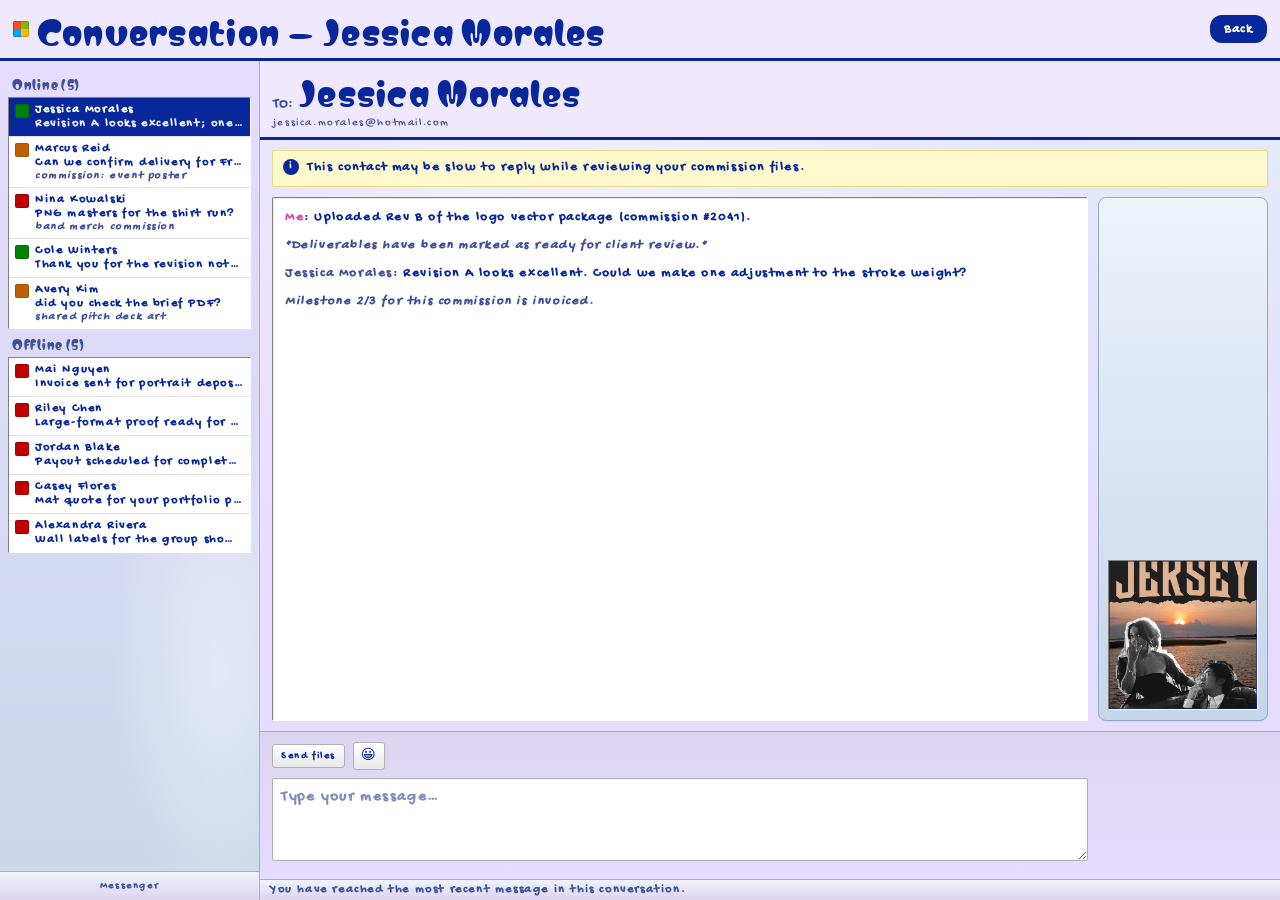
==== commit b4c9555f: "meow" ====
--- a/chat.html
+++ b/chat.html
@@ -7,7 +7,7 @@
     <link rel="preconnect" href="https://fonts.googleapis.com" />
     <link rel="preconnect" href="https://fonts.gstatic.com" crossorigin />
     <link
-      href="https://fonts.googleapis.com/css2?family=Caveat:wght@400..700&family=Matemasie&display=swap"
+      href="https://fonts.googleapis.com/css2?family=Gochi+Hand&family=Matemasie&display=swap"
       rel="stylesheet"
     />
     <style>
@@ -19,7 +19,7 @@
 
       :root {
         --font-heading: "Matemasie", system-ui, sans-serif;
-        --font-body: "Caveat", cursive;
+        --font-body: "Gochi Hand", system-ui, sans-serif;
         /* Match style.css / MatchPreviewPage palette */
         --blue: #07279a;
         --pink: #d54aa9;
@@ -51,6 +51,8 @@
         --history-bg: #ffffff;
         --warn-bg: #fffacd;
         --toolbar-icon-size: 48px;
+        --profile-col-width: 170px;
+        --split-gap: 10px;
         --wlm-purple-top: #f0e8ff;
         --wlm-purple-mid: var(--green);
         --wlm-purple-bot: var(--ink-soft);
@@ -197,62 +199,8 @@
         overflow: hidden;
       }
 
-      .chat-window.is-minimized .toolbar,
       .chat-window.is-minimized .main-split {
         display: none !important;
-      }
-
-      .toolbar {
-        display: flex;
-        align-items: flex-end;
-        gap: 12px;
-        padding: 10px 12px 12px;
-        background: linear-gradient(180deg, #ffffff 0%, #e2ecf8 55%, var(--sky-deep) 100%);
-        border-bottom: 1px solid #9aaec4;
-        flex-wrap: wrap;
-      }
-
-      .tb-btn {
-        display: flex;
-        flex-direction: column;
-        align-items: center;
-        gap: 4px;
-        width: var(--toolbar-icon-size);
-        cursor: pointer;
-        appearance: none;
-        margin: 0;
-        padding: 0;
-        border: 0;
-        background: transparent;
-        font: inherit;
-        color: inherit;
-      }
-
-      .tb-btn:focus-visible {
-        outline: 2px solid var(--blue);
-        outline-offset: 3px;
-        border-radius: 10px;
-      }
-
-      .tb-btn .icon {
-        width: 38px;
-        height: 38px;
-        border-radius: 9px;
-        border: 1px solid #6a8ec0;
-        background: linear-gradient(180deg, #ffffff 0%, var(--wlm-purple-mid) 42%, var(--wlm-purple-bot) 100%);
-        display: grid;
-        place-items: center;
-        font-size: 17px;
-        box-shadow:
-          0 2px 5px rgba(40, 80, 130, 0.28),
-          inset 0 1px 0 rgba(255, 255, 255, 0.85);
-      }
-
-      .tb-btn span.label {
-        font-size: 10px;
-        color: var(--ink-soft);
-        text-align: center;
-        line-height: 1.15;
       }
 
       .main-split {
@@ -491,7 +439,7 @@
         display: flex;
         min-height: 0;
         padding: 10px 12px;
-        gap: 10px;
+        gap: var(--split-gap);
         background: transparent;
       }
 
@@ -528,56 +476,165 @@
         color: var(--ink-soft);
       }
 
+      .file-attach {
+        display: inline-grid;
+        gap: 6px;
+        margin-left: 6px;
+        padding: 0;
+        max-width: min(360px, 65vw);
+        vertical-align: middle;
+      }
+
+      .file-attach a.file-link {
+        display: inline-block;
+        text-decoration: none;
+        border: 0;
+        color: inherit;
+      }
+
+      .file-thumb {
+        width: 75px;
+        height: 75px;
+        background: #f6f6f6;
+        display: grid;
+        place-items: center;
+        overflow: hidden;
+      }
+
+      .file-thumb img {
+        width: 100%;
+        height: 100%;
+        object-fit: cover;
+        display: block;
+      }
+
+      .file-group {
+        display: inline-flex;
+        flex-wrap: wrap;
+        gap: 8px;
+        margin-left: 6px;
+        vertical-align: middle;
+        max-width: min(520px, 70vw);
+      }
+
+      .file-thumb .ext {
+        font-weight: 700;
+        font-size: 10px;
+        letter-spacing: 0.08em;
+        text-transform: uppercase;
+        color: var(--ink-soft);
+        padding: 0 4px;
+        text-align: center;
+        line-height: 1.1;
+      }
+
       .dp-column {
-        width: 64px;
+        width: var(--profile-col-width);
         flex-shrink: 0;
         display: flex;
         flex-direction: column;
-        gap: 10px;
+        justify-content: flex-end;
         align-items: center;
-        padding: 6px 4px 8px;
+        padding: 8px 6px 10px;
         align-self: stretch;
-        background: var(--wave2), var(--wave), linear-gradient(200deg, #e8f1fb 0%, #b8cce8 100%);
+        background: linear-gradient(180deg, #eef3fa 0%, #c7d5ea 100%);
         border: 1px solid #8fa8c4;
-        border-radius: 6px;
-        box-shadow: inset 0 1px 0 rgba(255, 255, 255, 0.75);
-      }
-
-      /* Reference: DP stack — Me on top, contact below (ducky colors) */
-      .dp-column .avatar.sm {
-        width: 52px;
-        height: 52px;
-      }
-
-      .dp-column .avatar.sm.me {
-        background: conic-gradient(
-          #7cbb00 0deg 90deg,
-          #ffb900 90deg 180deg,
-          #00a4ef 180deg 270deg,
-          #f25022 270deg 360deg
-        );
-        box-shadow: inset 0 0 0 1px rgba(0, 0, 0, 0.15);
-      }
-
-      .dp-column .avatar.sm.them {
-        background: linear-gradient(145deg, #ffe866 0%, #ffb000 45%, #ff9a00 100%);
-        box-shadow: inset 0 0 0 1px rgba(0, 0, 0, 0.12);
-      }
-
-      .dp-column .avatar.sm.them::after {
-        content: "🦆";
+        border-radius: 8px;
+        box-shadow:
+          inset 0 1px 0 rgba(255, 255, 255, 0.75),
+          0 1px 0 rgba(0, 0, 0, 0.06);
+      }
+
+      .dp-pic {
+        width: 150px;
+        height: 150px;
+        display: block;
+        border: 1px solid;
+        border-color: var(--inset-dark) var(--inset-light) var(--inset-light) var(--inset-dark);
+        border-radius: 0;
+        background: #ffffff;
+        object-fit: cover;
+        object-position: center;
+        box-shadow:
+          inset 1px 1px 0 rgba(0, 0, 0, 0.08),
+          inset -1px -1px 0 rgba(255, 255, 255, 0.75);
+      }
+
+      .dp-pic.them {
+        outline: 1px solid rgba(7, 39, 154, 0.55);
+        outline-offset: -2px;
+      }
+
+      .profile-link {
+        display: inline-block;
+        text-decoration: none;
+        color: inherit;
+      }
+
+      .profile-link-btn {
+        appearance: none;
+        padding: 0;
+        margin: 0;
+        border: 0;
+        background: transparent;
+        cursor: pointer;
+      }
+
+      .profile-link:focus-visible {
+        outline: 2px solid var(--blue);
+        outline-offset: 3px;
+      }
+
+      .profile-link-btn:focus-visible {
+        outline: 2px solid var(--blue);
+        outline-offset: 3px;
+      }
+
+      .profile-link-btn:hover .dp-pic {
+        outline-color: rgba(213, 74, 169, 0.75);
+      }
+
+      .modal-backdrop[hidden] {
+        display: none;
+      }
+
+      .modal-backdrop {
+        position: fixed;
+        inset: 0;
+        z-index: 20000;
+        background: rgba(0, 0, 0, 0.55);
         display: grid;
         place-items: center;
+        padding: 18px;
+      }
+
+      .modal-panel {
+        width: min(92vw, 720px);
+        max-height: min(90vh, 820px);
+        overflow: auto;
+        background: var(--paper);
+        border: 3px solid var(--ink);
+        box-shadow: 0 16px 48px rgba(0, 0, 0, 0.35);
+        padding: 10px;
+      }
+
+      .modal-panel img {
+        display: block;
         width: 100%;
-        height: 100%;
-        font-size: 22px;
-        filter: saturate(1.1);
+        height: auto;
+      }
+
+      .modal-fallback {
+        padding: 14px 12px;
+        color: var(--ink-soft);
+        font-weight: 700;
       }
 
 
       .compose-wrap {
         border-top: 1px solid var(--sky-edge);
         padding: 10px 12px 12px;
+        padding-right: calc(12px + var(--profile-col-width) + var(--split-gap));
         background: linear-gradient(180deg, var(--sky-deep) 0%, var(--sky) 100%);
       }
 
@@ -736,13 +793,12 @@
       }
 
       .input-row {
-        display: flex;
-        gap: 10px;
-        align-items: stretch;
+        position: relative;
+        display: block;
       }
 
       .input-row textarea {
-        flex: 1;
+        width: 100%;
         min-height: 64px;
         resize: vertical;
         font-size: 15px;
@@ -763,31 +819,14 @@
       }
 
       .input-actions {
+        position: absolute;
+        top: 8px;
+        right: 8px;
         display: flex;
-        flex-direction: column;
-        gap: 8px;
-        width: 84px;
-        flex-shrink: 0;
-      }
-
-      .send-btn,
-      .search-btn {
-        width: 100%;
-        font-size: 14px;
-        font-weight: 600;
-        color: var(--ink);
-        min-height: 28px;
-        background: linear-gradient(180deg, #ffffff, #ebebeb);
-        border: 1px solid #b0b0b0;
-        border-radius: 4px;
-        box-shadow: inset 0 1px 0 #fff;
-        cursor: pointer;
-      }
-
-      .send-btn:hover,
-      .search-btn:hover {
-        background: linear-gradient(180deg, #ffffff, #f5f5f5);
-      }
+        align-items: flex-start;
+      }
+
+      /* Send button removed (Enter to send). */
 
       .status-footer {
         padding: 3px 10px;
@@ -801,9 +840,6 @@
         .sidebar {
           width: 200px;
           flex-basis: 200px;
-        }
-        .toolbar {
-          flex-wrap: wrap;
         }
       }
     </style>
@@ -822,25 +858,6 @@
 
       <input type="file" id="tbFilePick" hidden multiple />
 
-      <div class="toolbar" role="toolbar" aria-label="Conversation actions">
-        <button type="button" class="tb-btn" id="tbInvite" aria-label="Invite">
-          <span class="icon" aria-hidden="true">👥</span>
-          <span class="label">Invite</span>
-        </button>
-        <button type="button" class="tb-btn" id="tbSendFiles" aria-label="Send files">
-          <span class="icon" aria-hidden="true">📎</span>
-          <span class="label">Send<br />Files</span>
-        </button>
-        <button type="button" class="tb-btn" id="tbVideo" aria-label="Video">
-          <span class="icon" aria-hidden="true">📹</span>
-          <span class="label">Video</span>
-        </button>
-        <button type="button" class="tb-btn" id="tbVoice" aria-label="Voice">
-          <span class="icon" aria-hidden="true">🎤</span>
-          <span class="label">Voice</span>
-        </button>
-      </div>
-
       <div class="main-split">
         <aside class="sidebar" aria-label="Message threads">
           <div class="thread-list-wrap" id="threadMount"></div>
@@ -866,14 +883,16 @@
 
           <div class="chat-body">
             <div class="history" id="history" tabindex="0"></div>
-            <div class="dp-column" aria-hidden="true">
-              <div class="avatar sm me" title="Me"></div>
-              <div class="avatar sm them" title="Them"></div>
+            <div class="dp-column" aria-label="Profile pictures">
+              <button type="button" class="profile-link-btn" id="openColeCard" aria-label="View profile card">
+                <img class="dp-pic them" id="toPic" alt="Contact profile picture" />
+              </button>
             </div>
           </div>
 
           <div class="compose-wrap">
             <div class="format-bar" role="toolbar" aria-label="Format">
+              <button type="button" class="fmt wide" id="sendFilesBtn" title="Send files">Send files</button>
               <span class="fmt-wrap">
                 <button
                   type="button"
@@ -884,23 +903,29 @@
                   aria-haspopup="menu"
                   aria-expanded="false"
                 >
-                  <img class="icon-img" src="./Reference Images/emoticons.png" alt="" />
+                  😀
                 </button>
                 <div class="emoji-menu" id="emojiMenu" role="menu" hidden></div>
               </span>
-              <button type="button" class="fmt wide" id="fmtVoiceClip" title="Voice clip">Voice clip</button>
             </div>
             <div class="input-row">
-              <textarea id="composer" placeholder="Type a message here…" rows="3"></textarea>
+              <textarea id="composer" placeholder="Type your message…" rows="3"></textarea>
               <div class="input-actions">
-                <button class="send-btn" id="sendBtn" type="button">Send</button>
-                <button class="search-btn" id="searchBtn" type="button">Search</button>
               </div>
             </div>
           </div>
 
-          <div class="status-footer" id="statusFooter">Ready</div>
+          <div class="status-footer" id="statusFooter">Ready.</div>
         </section>
+      </div>
+    </div>
+
+    <div class="modal-backdrop" id="coleCardModal" hidden>
+      <div class="modal-panel" role="dialog" aria-modal="true" aria-label="Profile card">
+        <img id="coleCardImg" src="./Reference Images/colecard.png" alt="Cole profile card" />
+        <div class="modal-fallback" id="coleCardFallback" hidden>
+          The profile card image could not be loaded. Please ensure `Reference Images/colecard.png` exists.
+        </div>
       </div>
     </div>
 
@@ -910,16 +935,17 @@
           id: "vectorclient",
           name: "Jessica Morales",
           email: "jessica.morales@hotmail.com",
+          avatar: "./UserCards/Jersey-Post_01.jpg",
           online: true,
           statusClass: "",
           statusShort: "Online",
           flavor: "",
-          preview: "Rev A looks perf — one tweak?",
+          preview: "Revision A looks excellent; one adjustment remains.",
           warn: "This contact may be slow to reply while reviewing your commission files.",
           messages: [
             { type: "msg", who: "Me", text: "Uploaded Rev B of the logo vector package (commission #2041)." },
-            { type: "sys", text: "*Deliverables marked ready for client review.*" },
-            { type: "msg", who: "Jessica Morales", text: "Rev A looks perf — one tweak on the stroke weight?" },
+            { type: "sys", text: "*Deliverables have been marked as ready for client review.*" },
+            { type: "msg", who: "Jessica Morales", text: "Revision A looks excellent. Could we make one adjustment to the stroke weight?" },
             { type: "sys", text: "Milestone 2/3 for this commission is invoiced." },
           ],
         },
@@ -927,21 +953,23 @@
           id: "rush_client",
           name: "Marcus Reid",
           email: "marcus.reid@hotmail.com",
+          avatar: "./UserCards/DsGD100A_Pr1_Poster_Louie_ColeF.jpg",
           online: true,
           statusClass: "away",
           statusShort: "Away",
           flavor: "commission: event poster",
-          preview: "can we lock delivery for Friday?",
+          preview: "Can we confirm delivery for Friday?",
           warn: "",
           messages: [
-            { type: "msg", who: "Marcus Reid", text: "can we lock delivery for Friday? it's for the gallery opening commission." },
-            { type: "msg", who: "Me", text: "yes if you approve the flat colors by Wed night" },
+            { type: "msg", who: "Marcus Reid", text: "Can we confirm delivery for Friday? This is for the gallery opening commission." },
+            { type: "msg", who: "Me", text: "Yes, provided the flat colors are approved by Wednesday evening." },
           ],
         },
         {
           id: "merch_assets",
           name: "Nina Kowalski",
           email: "nina.kowalski@hotmail.com",
+          avatar: "./UserCards/Gray Uniform Poster.png",
           online: true,
           statusClass: "busy",
           statusShort: "Busy",
@@ -950,7 +978,7 @@
           warn: "",
           messages: [
             { type: "msg", who: "Nina Kowalski", text: "PNG masters for the shirt run still coming for the merch commission?" },
-            { type: "msg", who: "Me", text: "exporting 300dpi tonight — same folder as the invoice" },
+            { type: "msg", who: "Me", text: "I will export the 300 DPI files this evening and place them in the same folder as the invoice." },
             { type: "sys", text: "Nina Kowalski is marked Busy (approving print proofs)." },
           ],
         },
@@ -958,21 +986,23 @@
           id: "cole",
           name: "Cole Winters",
           email: "cole.winters@hotmail.com",
+          avatar: "./UserCards/Curryoke_F.jpg",
           online: true,
           statusClass: "",
           statusShort: "Online",
           flavor: "",
-          preview: "thanks for the revision notes!",
+          preview: "Thank you for the revision notes.",
           warn: "",
           messages: [
-            { type: "msg", who: "Cole Winters", text: "thanks for the revision notes on the character commission!" },
-            { type: "msg", who: "Me", text: "happy to iterate — round 3 sketch drops tomorrow" },
+            { type: "msg", who: "Cole Winters", text: "Thank you for the revision notes on the character commission." },
+            { type: "msg", who: "Me", text: "I am happy to iterate. The third-round sketch will be delivered tomorrow." },
           ],
         },
         {
           id: "brief_partner",
           name: "Avery Kim",
           email: "avery.kim@outlook.com",
+          avatar: "./Image_Rotation/me oh vector-01.png",
           online: true,
           statusClass: "away",
           statusShort: "Away",
@@ -981,13 +1011,14 @@
           warn: "",
           messages: [
             { type: "msg", who: "Avery Kim", text: "did you check the brief PDF for our joint commission?" },
-            { type: "msg", who: "Me", text: "yes — I'll match your palette on the hero panel" },
+            { type: "msg", who: "Me", text: "Yes. I will match your palette on the hero panel." },
           ],
         },
         {
           id: "portrait_client",
           name: "Mai Nguyen",
           email: "mai.nguyen@gmail.com",
+          avatar: "./Image_Rotation/test 1.png",
           online: false,
           statusClass: "offline",
           statusShort: "Offline",
@@ -995,14 +1026,15 @@
           preview: "Invoice sent for portrait deposit.",
           warn: "",
           messages: [
-            { type: "msg", who: "Mai Nguyen", text: "Portrait commission — deposit invoice received, thanks." },
-            { type: "msg", who: "Me", text: "Great — I'll start thumbnails once it clears." },
+            { type: "msg", who: "Mai Nguyen", text: "Portrait commission: I have received the deposit invoice. Thank you." },
+            { type: "msg", who: "Me", text: "Thank you. I will begin thumbnail sketches once the payment clears." },
           ],
         },
         {
           id: "printlab",
           name: "Riley Chen",
           email: "riley.chen@printhaus.sf",
+          avatar: "./Image_Rotation/References/20.jpg",
           online: false,
           statusClass: "offline",
           statusShort: "Offline",
@@ -1011,7 +1043,7 @@
           warn: "",
           messages: [
             { type: "msg", who: "Riley Chen", text: "Your exhibition print commission proof is ready for pickup." },
-            { type: "msg", who: "Me", text: "I'll swing by Thursday — hold under Quick Draw." },
+            { type: "msg", who: "Me", text: "I will pick it up on Thursday. Please hold it under Quick Draw." },
           ],
         },
         {
@@ -1055,7 +1087,7 @@
           warn: "",
           messages: [
             { type: "msg", who: "Alexandra Rivera", text: "Wall labels copy for the group show commission — need final titles by Mon." },
-            { type: "msg", who: "Me", text: "will send a doc tonight with artist names + mediums" },
+            { type: "msg", who: "Me", text: "I will send a document this evening with the artist names and mediums." },
           ],
         },
       ];
@@ -1068,51 +1100,84 @@
       const warnBar = document.getElementById("warnBar");
       const warnText = document.getElementById("warnText");
       const composer = document.getElementById("composer");
-      const sendBtn = document.getElementById("sendBtn");
-      const searchBtn = document.getElementById("searchBtn");
       const statusFooter = document.getElementById("statusFooter");
       const chatWindowEl = document.querySelector(".chat-window");
       const backBtn = document.getElementById("backBtn");
+      const toPic = document.getElementById("toPic");
+      const openColeCard = document.getElementById("openColeCard");
+      const coleCardModal = document.getElementById("coleCardModal");
+      const coleCardImg = document.getElementById("coleCardImg");
+      const coleCardFallback = document.getElementById("coleCardFallback");
       const tbFilePick = document.getElementById("tbFilePick");
-      const tbInvite = document.getElementById("tbInvite");
-      const tbSendFiles = document.getElementById("tbSendFiles");
-      const tbVideo = document.getElementById("tbVideo");
-      const tbVoice = document.getElementById("tbVoice");
+      const sendFilesBtn = document.getElementById("sendFilesBtn");
       const fmtEmoji = document.getElementById("fmtEmoji");
       const emojiMenu = document.getElementById("emojiMenu");
-      const fmtVoiceClip = document.getElementById("fmtVoiceClip");
 
       let activeId = threads.find((t) => t.online)?.id ?? threads[0]?.id ?? null;
       const EMOTICONS = [
-        { sym: "☺", name: "smile" },
-        { sym: "☹", name: "frown" },
-        { sym: "♥", name: "heart" },
-        { sym: "★", name: "star" },
-        { sym: "☆", name: "star outline" },
-        { sym: "♪", name: "music" },
-        { sym: "♬", name: "notes" },
-        { sym: "✓", name: "check" },
-        { sym: "✿", name: "flower" },
-        { sym: "✧", name: "sparkle" },
-        { sym: "☀", name: "sun" },
-        { sym: "☁", name: "cloud" },
-        { sym: "☂", name: "umbrella" },
-        { sym: "☕", name: "coffee" },
-        { sym: "✈", name: "airplane" },
-        { sym: "⚡", name: "bolt" },
-        { sym: "❄", name: "snow" },
-        { sym: "☾", name: "moon" },
-        { sym: "✉", name: "mail" },
-        { sym: "☎", name: "phone" },
-        { sym: "⌛", name: "hourglass" },
-        { sym: "☘", name: "clover" },
-        { sym: "⚑", name: "flag" },
-        { sym: "⚙", name: "gear" },
+        "😀",
+        "😃",
+        "😄",
+        "😁",
+        "😆",
+        "😅",
+        "😂",
+        "😉",
+        "😊",
+        "🙂",
+        "😋",
+        "😎",
+        "😍",
+        "😘",
+        "😗",
+        "😙",
+        "😚",
+        "😇",
+        "🤗",
+        "🤔",
+        "😐",
+        "😑",
+        "🙄",
+        "😏",
+        "😣",
+        "😥",
+        "😮",
+        "😯",
+        "😪",
+        "😫",
+        "😴",
+        "😌",
+        "😛",
+        "😜",
+        "😝",
+        "😒",
+        "😓",
+        "😔",
+        "😕",
+        "🙃",
+        "🙁",
+        "😖",
+        "😞",
+        "😟",
+        "😤",
+        "😢",
+        "😭",
+        "😦",
+        "😧",
+        "😨",
+        "😩",
+        "😬",
+        "😰",
+        "😱",
+        "👍",
+        "👎",
+        "👏",
+        "🙏",
+        "❤️",
+        "💔",
+        "⭐️",
+        "✨",
       ];
-
-      let voiceRecorder = null;
-      let voiceStream = null;
-      let voiceChunks = [];
 
       function insertAtComposer(sym) {
         const text = (sym || "").toString();
@@ -1150,45 +1215,17 @@
       }
 
       function buildEmojiMenu() {
-        const RECENT_KEY = "chat_recent_emoticons";
-        const RECENT_MAX = 12;
-
-        function loadRecent() {
-          try {
-            const raw = localStorage.getItem(RECENT_KEY);
-            const arr = JSON.parse(raw || "[]");
-            return Array.isArray(arr) ? arr.filter((x) => typeof x === "string") : [];
-          } catch {
-            return [];
-          }
-        }
-
-        function saveRecent(list) {
-          try {
-            localStorage.setItem(RECENT_KEY, JSON.stringify(list.slice(0, RECENT_MAX)));
-          } catch {
-            // ignore
-          }
-        }
-
-        function pushRecent(sym) {
-          const cur = loadRecent();
-          const next = [sym, ...cur.filter((x) => x !== sym)].slice(0, RECENT_MAX);
-          saveRecent(next);
-        }
-
-        function makeEmojiButton(sym, label) {
+        function makeEmojiButton(sym) {
           const b = document.createElement("button");
           b.type = "button";
           b.className = "emoji-item";
           b.setAttribute("role", "menuitem");
-          b.setAttribute("aria-label", label || sym);
+          b.setAttribute("aria-label", sym);
           b.textContent = sym;
           b.tabIndex = -1; // roving tabindex
           b.addEventListener("click", () => {
             insertAtComposer(sym);
-            pushRecent(sym);
-            statusFooter.textContent = "Inserted emoticon.";
+            statusFooter.textContent = "Emoticon inserted.";
             closeEmojiMenu();
             fmtEmoji.focus();
           });
@@ -1202,69 +1239,16 @@
           return clamped;
         }
 
-        const top = document.createElement("div");
-        top.className = "emoji-top";
-
-        const search = document.createElement("input");
-        search.className = "emoji-search";
-        search.type = "search";
-        search.autocomplete = "off";
-        search.spellcheck = false;
-        search.placeholder = "Search… (type, arrows to move, Enter to insert)";
-
-        const recentTitle = document.createElement("div");
-        recentTitle.className = "emoji-section-title";
-        recentTitle.textContent = "Recent";
-
-        const recentRow = document.createElement("div");
-        recentRow.className = "emoji-recent";
-
-        const allTitle = document.createElement("div");
-        allTitle.className = "emoji-section-title";
-        allTitle.textContent = "All";
-
-        top.appendChild(search);
-        top.appendChild(recentTitle);
-        top.appendChild(recentRow);
-        top.appendChild(allTitle);
-
         const grid = document.createElement("div");
         grid.className = "emoji-grid";
 
-        const hint = document.createElement("div");
-        hint.className = "emoji-hint";
-        hint.textContent = "Esc closes • Enter inserts • Click outside closes";
-
         emojiMenu.innerHTML = "";
-        emojiMenu.appendChild(top);
         emojiMenu.appendChild(grid);
-        emojiMenu.appendChild(hint);
-
-        function renderRecent() {
-          const rec = loadRecent();
-          recentRow.innerHTML = "";
-          if (rec.length === 0) {
-            const empty = document.createElement("div");
-            empty.className = "emoji-hint";
-            empty.textContent = "No recent emoticons yet.";
-            recentRow.appendChild(empty);
-            return;
-          }
-          rec.forEach((sym) => recentRow.appendChild(makeEmojiButton(sym, `recent ${sym}`)));
-        }
-
-        function renderAll(filter) {
-          const q = (filter || "").trim().toLowerCase();
-          const list = q
-            ? EMOTICONS.filter((e) => e.sym.includes(q) || (e.name || "").toLowerCase().includes(q))
-            : EMOTICONS;
-          grid.innerHTML = "";
-          list.forEach((e) => grid.appendChild(makeEmojiButton(e.sym, e.name ? `${e.name} ${e.sym}` : e.sym)));
-          return grid.querySelectorAll(".emoji-item");
-        }
-
-        renderRecent();
-        let items = renderAll("");
+        // No hint text in menu.
+
+        grid.innerHTML = "";
+        EMOTICONS.forEach((sym) => grid.appendChild(makeEmojiButton(sym)));
+        let items = grid.querySelectorAll(".emoji-item");
         let focusIndex = 0;
 
         function refreshItems() {
@@ -1284,24 +1268,6 @@
           const next = cols ? focusIndex + delta * cols : focusIndex + delta;
           focusIndex = setRovingFocus(arr, next);
         }
-
-        search.addEventListener("keydown", (e) => {
-          if (e.key === "Escape") {
-            e.preventDefault();
-            closeEmojiMenu();
-            fmtEmoji.focus();
-          } else if (e.key === "ArrowDown") {
-            e.preventDefault();
-            focusFirst();
-          }
-        });
-
-        search.addEventListener("input", () => {
-          items = renderAll(search.value);
-          focusIndex = 0;
-          const arr = [...items];
-          arr.forEach((el, i) => (el.tabIndex = i === 0 ? 0 : -1));
-        });
 
         emojiMenu.addEventListener("keydown", (e) => {
           if (e.key === "Escape") {
@@ -1332,7 +1298,7 @@
           }
         });
 
-        emojiMenu._focusSearch = () => search.focus();
+        emojiMenu._focusSearch = () => focusFirst();
       }
 
       function addSysToActive(text) {
@@ -1395,17 +1361,73 @@
           if (m.type === "sys") {
             div.className = "msg sys";
             div.textContent = m.text;
-          } else if (m.type === "audio") {
-            div.className = "msg me-line";
+          } else if (m.type === "file") {
+            div.className = "msg" + ((m.who || "Me") === "Me" ? " me-line" : "");
             div.innerHTML = '<span class="who"></span>: ';
             div.querySelector(".who").textContent = m.who || "Me";
-            const audio = document.createElement("audio");
-            audio.controls = true;
-            audio.src = m.url;
-            audio.preload = "metadata";
-            audio.style.verticalAlign = "middle";
-            audio.style.marginLeft = "6px";
-            div.appendChild(audio);
+
+            const wrap = document.createElement("span");
+            wrap.className = "file-attach";
+
+            const link = document.createElement("a");
+            link.className = "file-link";
+            link.href = m.url;
+            link.download = m.name || "download";
+            link.setAttribute("aria-label", m.name ? `Download ${m.name}` : "Download file");
+            link.title = m.name || "Download";
+
+            const thumb = document.createElement("span");
+            thumb.className = "file-thumb";
+            if (m.thumbUrl) {
+              const img = document.createElement("img");
+              img.alt = "";
+              img.src = m.thumbUrl;
+              thumb.appendChild(img);
+            } else {
+              const ext = document.createElement("span");
+              ext.className = "ext";
+              ext.textContent = (m.ext || "FILE").slice(0, 6);
+              thumb.appendChild(ext);
+            }
+            link.appendChild(thumb);
+            wrap.appendChild(link);
+
+            div.appendChild(wrap);
+          } else if (m.type === "file-group") {
+            div.className = "msg" + ((m.who || "Me") === "Me" ? " me-line" : "");
+            div.innerHTML = '<span class="who"></span>: ';
+            div.querySelector(".who").textContent = m.who || "Me";
+
+            const group = document.createElement("span");
+            group.className = "file-group";
+
+            (m.files || []).forEach((f) => {
+              const link = document.createElement("a");
+              link.className = "file-link";
+              link.href = f.url;
+              link.download = f.name || "download";
+              link.setAttribute("aria-label", f.name ? `Download ${f.name}` : "Download file");
+              link.title = f.name || "Download";
+
+              const thumb = document.createElement("span");
+              thumb.className = "file-thumb";
+              if (f.thumbUrl) {
+                const img = document.createElement("img");
+                img.alt = "";
+                img.src = f.thumbUrl;
+                thumb.appendChild(img);
+              } else {
+                const ext = document.createElement("span");
+                ext.className = "ext";
+                ext.textContent = (f.ext || "FILE").slice(0, 6);
+                thumb.appendChild(ext);
+              }
+
+              link.appendChild(thumb);
+              group.appendChild(link);
+            });
+
+            div.appendChild(group);
           } else {
             div.className = "msg" + (m.who === "Me" ? " me-line" : "");
             div.innerHTML = '<span class="who"></span>: ';
@@ -1433,6 +1455,10 @@
         }
         winTitleEl.textContent = "Conversation — " + t.name;
 
+        // Update profile pictures (fallbacks keep UI stable even if an image is missing).
+        toPic.src = t.avatar || "./UserCards/Curryoke_F.jpg";
+        toPic.alt = `${t.name} profile picture`;
+
         if (t.warn) {
           warnBar.hidden = false;
           warnText.textContent = t.warn;
@@ -1442,7 +1468,7 @@
         }
 
         renderMessages(t);
-        statusFooter.textContent = "Last message in this conversation.";
+        statusFooter.textContent = "You have reached the most recent message in this conversation.";
       }
 
       function sendMessage() {
@@ -1457,32 +1483,8 @@
         composer.value = "";
         renderThreadList();
         renderMessages(t);
-        statusFooter.textContent = "Message sent.";
-      }
-
-      sendBtn.addEventListener("click", sendMessage);
-      searchBtn.addEventListener("click", () => {
-        const q = window.prompt("Find text in this conversation:");
-        if (q === null) return;
-        const needle = q.trim();
-        if (!needle) {
-          statusFooter.textContent = "Search cancelled.";
-          return;
-        }
-        const t = threads.find((x) => x.id === activeId);
-        if (!t) return;
-        const lower = needle.toLowerCase();
-        const hits = t.messages.filter(
-          (m) => m.type === "msg" && (m.text || "").toLowerCase().includes(lower),
-        );
-        if (hits.length === 0) {
-          statusFooter.textContent = "No messages match your search.";
-          return;
-        }
-        statusFooter.textContent = `Found ${hits.length} message(s) containing “${needle}”.`;
-        composer.value = hits[hits.length - 1].text;
-        composer.focus();
-      });
+        statusFooter.textContent = "Your message has been sent.";
+      }
 
       composer.addEventListener("keydown", (e) => {
         if (e.key === "Enter" && !e.shiftKey) {
@@ -1495,40 +1497,160 @@
         window.location.href = "./MatchPreviewPage.html";
       });
 
-      tbInvite.addEventListener("click", () => {
-        const who = window.prompt("Invite someone to this conversation (email or sign-in name):", "");
-        if (who === null) {
-          statusFooter.textContent = "Invite cancelled.";
-          return;
-        }
-        const v = who.trim();
-        if (!v) {
-          statusFooter.textContent = "Invite cancelled.";
-          return;
-        }
-        addSysToActive(`*Invitation sent to ${v}.*`);
-        statusFooter.textContent = `Invite queued for “${v}” (demo).`;
+      function openModal() {
+        coleCardModal.hidden = false;
+        document.body.style.overflow = "hidden";
+      }
+
+      function closeModal() {
+        coleCardModal.hidden = true;
+        document.body.style.overflow = "";
+      }
+
+      openColeCard.addEventListener("click", () => {
+        openModal();
       });
 
-      tbSendFiles.addEventListener("click", () => tbFilePick.click());
+      coleCardModal.addEventListener("click", (e) => {
+        if (e.target === coleCardModal) closeModal();
+      });
+
+      document.addEventListener("keydown", (e) => {
+        if (e.key === "Escape" && !coleCardModal.hidden) closeModal();
+      });
+
+      coleCardImg.addEventListener("error", () => {
+        coleCardFallback.hidden = false;
+      });
+
+      sendFilesBtn.addEventListener("click", () => tbFilePick.click());
       tbFilePick.addEventListener("change", () => {
         const files = [...tbFilePick.files];
         if (!files.length) return;
-        const list = files.map((f) => f.name).join(", ");
-        addSysToActive(`*Sending file(s): ${list}*`);
-        statusFooter.textContent =
-          files.length === 1 ? `Attached “${files[0].name}”.` : `Attached ${files.length} files.`;
+        const t = threads.find((x) => x.id === activeId);
+        if (!t) return;
+
+        const makeId = () =>
+          (window.crypto?.randomUUID ? crypto.randomUUID() : `f_${Date.now()}_${Math.random().toString(16).slice(2)}`);
+
+        const fmtSize = (bytes) => {
+          if (!Number.isFinite(bytes)) return "";
+          const units = ["B", "KB", "MB", "GB"];
+          let v = bytes;
+          let i = 0;
+          while (v >= 1024 && i < units.length - 1) {
+            v /= 1024;
+            i += 1;
+          }
+          const n = i === 0 ? Math.round(v) : Math.round(v * 10) / 10;
+          return `${n} ${units[i]}`;
+        };
+
+        const makeVideoThumb = (blobUrl) =>
+          new Promise((resolve, reject) => {
+            try {
+              const video = document.createElement("video");
+              video.preload = "metadata";
+              video.muted = true;
+              video.playsInline = true;
+              video.src = blobUrl;
+
+              const cleanup = () => {
+                video.removeAttribute("src");
+                video.load();
+              };
+
+              video.addEventListener(
+                "loadedmetadata",
+                () => {
+                  const t = Math.min(0.2, Math.max(0.01, (video.duration || 1) * 0.02));
+                  // Some browsers require a seek before current frame is available.
+                  video.currentTime = t;
+                },
+                { once: true },
+              );
+
+              video.addEventListener(
+                "seeked",
+                () => {
+                  const canvas = document.createElement("canvas");
+                  canvas.width = 75;
+                  canvas.height = 75;
+                  const ctx = canvas.getContext("2d");
+                  if (!ctx) {
+                    cleanup();
+                    reject(new Error("no canvas ctx"));
+                    return;
+                  }
+                  ctx.drawImage(video, 0, 0, canvas.width, canvas.height);
+                  const dataUrl = canvas.toDataURL("image/png");
+                  cleanup();
+                  resolve(dataUrl);
+                },
+                { once: true },
+              );
+
+              video.addEventListener(
+                "error",
+                () => {
+                  cleanup();
+                  reject(new Error("video error"));
+                },
+                { once: true },
+              );
+            } catch (e) {
+              reject(e);
+            }
+          });
+
+        const groupId = makeId();
+        const fileEntries = files.map((f) => {
+          const url = URL.createObjectURL(f);
+          const isImg = /^image\//i.test(f.type || "");
+          const isVideo = /^video\//i.test(f.type || "");
+          const ext = (f.name.split(".").pop() || "file").toUpperCase();
+          return {
+            id: makeId(),
+            name: f.name,
+            url,
+            thumbUrl: isImg ? url : "",
+            ext,
+            isVideo,
+            sizeLabel: f.size ? fmtSize(f.size) : "",
+          };
+        });
+
+        t.messages.push({
+          id: groupId,
+          type: "file-group",
+          who: "Me",
+          files: fileEntries.map(({ id, name, url, thumbUrl, ext }) => ({ id, name, url, thumbUrl, ext })),
+        });
+
+        // Generate thumbnails for videos asynchronously.
+        fileEntries
+          .filter((x) => x.isVideo)
+          .forEach((x) => {
+            makeVideoThumb(x.url)
+              .then((thumbUrl) => {
+                const group = t.messages.find((m) => m && m.id === groupId);
+                if (!group || group.type !== "file-group") return;
+                const target = (group.files || []).find((f) => f && f.url === x.url);
+                if (!target) return;
+                target.thumbUrl = thumbUrl;
+                target.ext = "";
+                if (activeId === t.id) renderMessages(t);
+              })
+              .catch(() => {
+                // keep extension tile fallback
+              });
+          });
+
+        t.preview = files.length === 1 ? `📎 ${files[0].name}` : `📎 ${files.length} files`;
+        renderThreadList();
+        renderMessages(t);
+        statusFooter.textContent = files.length === 1 ? "File sent." : "Files sent.";
         tbFilePick.value = "";
-      });
-
-      tbVideo.addEventListener("click", () => {
-        addSysToActive("*Starting video session…*");
-        statusFooter.textContent = "Video: connecting… (demo)";
-      });
-
-      tbVoice.addEventListener("click", () => {
-        addSysToActive("*Voice call started.*");
-        statusFooter.textContent = "Voice: channel open (demo).";
       });
 
       buildEmojiMenu();
@@ -1559,7 +1681,7 @@
         if (e.key === "Escape") {
           if (!emojiMenu.hidden) {
             closeEmojiMenu();
-            statusFooter.textContent = "Emoticon menu closed.";
+            statusFooter.textContent = "The emoticon menu has been closed.";
           }
         }
       });
@@ -1576,108 +1698,6 @@
         if (!emojiMenu.hidden) closeEmojiMenu();
       });
 
-      async function stopVoiceRecording() {
-        if (!voiceRecorder) return;
-        try {
-          // Helps avoid empty blobs in some browsers.
-          voiceRecorder.requestData?.();
-        } catch {
-          // ignore
-        }
-        if (voiceRecorder.state !== "inactive") voiceRecorder.stop();
-      }
-
-      function pickRecorderMimeType() {
-        const candidates = [
-          "audio/webm;codecs=opus",
-          "audio/webm",
-          "audio/ogg;codecs=opus",
-          "audio/ogg",
-        ];
-        if (!window.MediaRecorder?.isTypeSupported) return null;
-        return candidates.find((t) => MediaRecorder.isTypeSupported(t)) || null;
-      }
-
-      async function startVoiceRecording() {
-        voiceChunks = [];
-        voiceStream = await navigator.mediaDevices.getUserMedia({ audio: true });
-        if (!window.MediaRecorder) {
-          throw new Error("MediaRecorder not supported");
-        }
-
-        const mimeType = pickRecorderMimeType();
-        voiceRecorder = mimeType ? new MediaRecorder(voiceStream, { mimeType }) : new MediaRecorder(voiceStream);
-        voiceRecorder.addEventListener("start", () => {
-          statusFooter.textContent = "Recording voice clip… click Stop to attach.";
-        });
-        voiceRecorder.addEventListener("error", () => {
-          statusFooter.textContent = "Recorder error (try a different browser).";
-        });
-        voiceRecorder.addEventListener("dataavailable", (e) => {
-          if (e.data && e.data.size > 0) voiceChunks.push(e.data);
-        });
-        voiceRecorder.addEventListener("stop", () => {
-          const blobType = voiceRecorder?.mimeType || mimeType || "audio/webm";
-          const blob = new Blob(voiceChunks, { type: blobType });
-          if (blob.size === 0) {
-            statusFooter.textContent = "No audio captured (mic blocked or unsupported).";
-          }
-          const url = URL.createObjectURL(blob);
-          const t = threads.find((x) => x.id === activeId);
-          if (t) {
-            t.messages.push({ type: "audio", who: "Me", url });
-            t.preview = "🎤 Voice clip";
-            renderThreadList();
-            renderMessages(t);
-          }
-
-          if (voiceStream) {
-            voiceStream.getTracks().forEach((tr) => tr.stop());
-            voiceStream = null;
-          }
-          voiceRecorder = null;
-          voiceChunks = [];
-
-          fmtVoiceClip.textContent = "Voice clip";
-          if (blob.size > 0) statusFooter.textContent = "Voice clip attached.";
-        });
-        // Record as a single blob for correct duration metadata.
-        voiceRecorder.start();
-      }
-
-      fmtVoiceClip.addEventListener("click", async () => {
-        try {
-          const isRecording = !!voiceRecorder && voiceRecorder.state === "recording";
-          if (isRecording) {
-            fmtVoiceClip.textContent = "Voice clip";
-            statusFooter.textContent = "Stopping recording…";
-            await stopVoiceRecording();
-            return;
-          }
-
-          if (!navigator.mediaDevices?.getUserMedia) {
-            statusFooter.textContent = "Voice clips not supported in this browser.";
-            return;
-          }
-          if (!window.MediaRecorder) {
-            statusFooter.textContent = "Voice recording not supported in this browser.";
-            return;
-          }
-
-          fmtVoiceClip.textContent = "Stop";
-          await startVoiceRecording();
-        } catch (err) {
-          fmtVoiceClip.textContent = "Voice clip";
-          if (voiceStream) {
-            voiceStream.getTracks().forEach((tr) => tr.stop());
-            voiceStream = null;
-          }
-          voiceRecorder = null;
-          voiceChunks = [];
-          statusFooter.textContent = "Couldn’t start recording (mic permission or unsupported).";
-        }
-      });
-
       renderThreadList();
       setActive(activeId);
     </script>
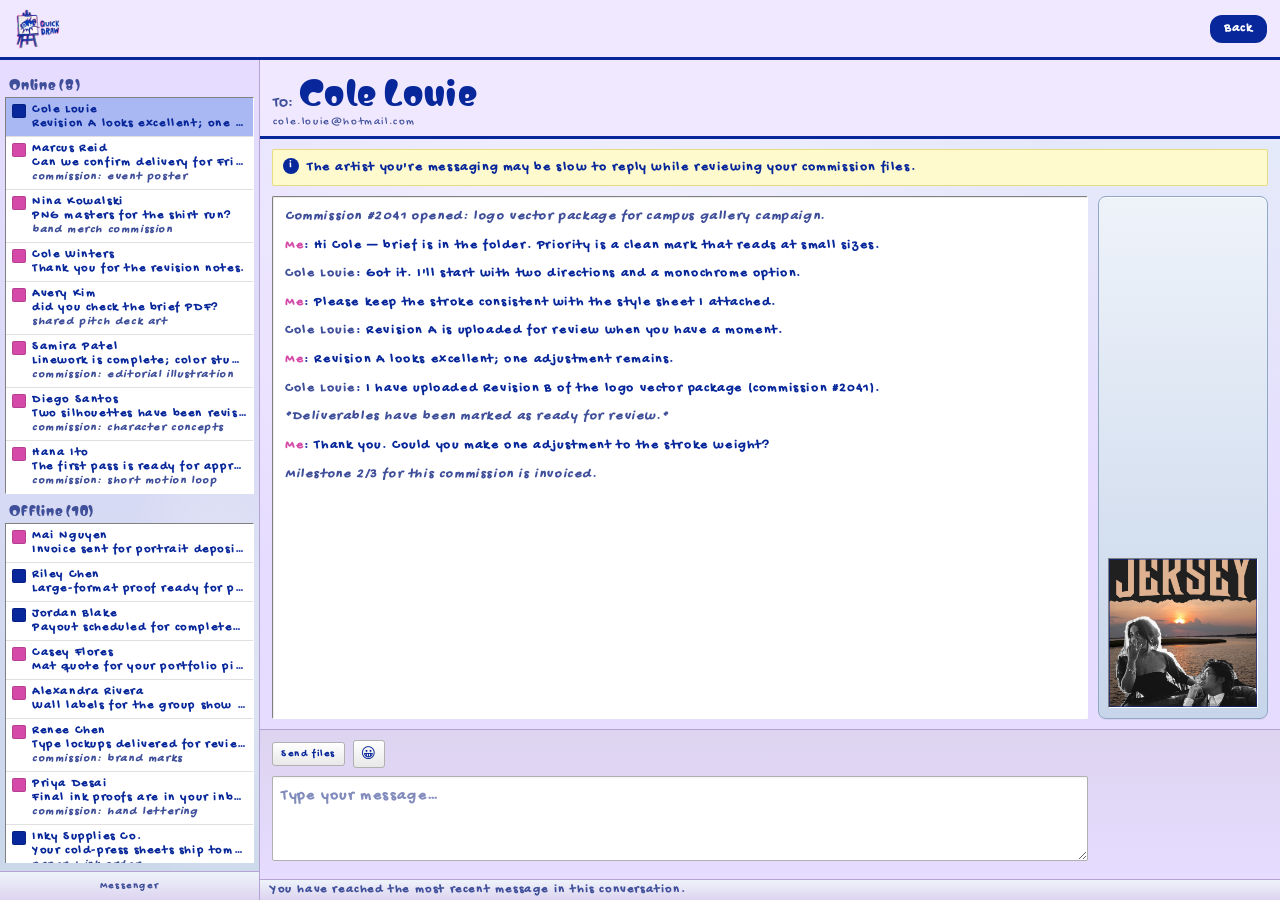
==== commit 733d6908: "meow" ====
--- a/chat.html
+++ b/chat.html
@@ -44,10 +44,8 @@
         --inset-dark: #808080;
         --inset-light: #ffffff;
         --text: var(--ink);
-        --online: #008000;
-        --away: #c06000;
-        --busy: #c00000;
-        --offline: #c00000;
+        --read: var(--blue);
+        --unread: var(--pink);
         --history-bg: #ffffff;
         --warn-bg: #fffacd;
         --toolbar-icon-size: 48px;
@@ -70,11 +68,12 @@
       }
 
       body {
+        height: 100dvh;
         min-height: 100dvh;
         margin: 0;
         font-family: var(--font-body);
         font-weight: 700;
-        font-size: 14.2px;
+        font-size: 14.5px;
         color: var(--text);
         background:
           radial-gradient(circle at 20% 20%, #d54aa938 0%, #ffffff00 42%),
@@ -94,7 +93,7 @@
 
       /* Full-viewport panel */
       .chat-window {
-        flex: 1 1 auto;
+        flex: 1 1 0;
         display: flex;
         flex-direction: column;
         width: 100%;
@@ -119,6 +118,7 @@
         font-weight: 700;
         letter-spacing: 0.1em;
         user-select: none;
+        font-size: 14.2px;
       }
 
       .title-bar .title-left {
@@ -160,20 +160,6 @@
         outline-offset: 2px;
       }
 
-      .title-bar .butterfly {
-        width: 16px;
-        height: 16px;
-        flex: 0 0 auto;
-        background: conic-gradient(
-          #7cbb00 0deg 90deg,
-          #ffb900 90deg 180deg,
-          #00a4ef 180deg 270deg,
-          #f25022 270deg 360deg
-        );
-        border-radius: 2px;
-        box-shadow: inset 0 0 0 1px rgba(0, 0, 0, 0.2);
-      }
-
       .title-bar span.title-text {
         font-family: var(--font-heading);
         font-weight: 400;
@@ -186,6 +172,14 @@
         min-width: 0;
       }
 
+      .title-logo {
+        display: block;
+        height: clamp(34px, 5vw, 46px);
+        width: auto;
+        max-width: 320px;
+        object-fit: contain;
+      }
+
       .chat-window.is-maximized {
         position: fixed;
         inset: 0;
@@ -228,16 +222,56 @@
 
       .thread-list-wrap {
         flex: 1;
-        overflow: auto;
-        padding: 8px;
+        min-height: 0;
+        display: flex;
+        flex-direction: column;
+        overflow: hidden;
+        /* Inset the whole thread column (including scrollbar) from the sidebar edges. WebKit paints
+           the scrollbar in the gutter, so padding on .thread-scroll alone does not gap the pane border. */
+        padding: 8px 5px;
         background: var(--wave2), linear-gradient(180deg, var(--sky) 0%, #cad8ea 100%);
+      }
+
+      /* Scrollbar only for the online/offline thread lists (not chat history or other panes). */
+      .thread-scroll {
+        flex: 1;
+        min-height: 0;
+        overflow-x: hidden;
+        /* Classic scrollbar slot — overlay scrollbars stay visible better than overflow:auto alone */
+        overflow-y: scroll;
+        padding-left: 0;
+        padding-right: 0;
+        scrollbar-width: thin;
+        scrollbar-color: rgba(72, 92, 152, 0.95) rgba(255, 255, 255, 0.55);
+      }
+
+      .thread-scroll::-webkit-scrollbar {
+        width: 8px;
+      }
+
+      .thread-scroll::-webkit-scrollbar-track {
+        /* Gap between thread lists and track (left); wrap padding-right gaps track from .chat-pane */
+        margin: 2px 0 2px 5px;
+        background: rgba(255, 255, 255, 0.4);
+        border-radius: 3px;
+      }
+
+      .thread-scroll::-webkit-scrollbar-thumb {
+        background: linear-gradient(180deg, rgba(120, 138, 200, 0.95), rgba(88, 108, 168, 0.9));
+        border-radius: 4px;
+        border: 1px solid rgba(255, 255, 255, 0.4);
+      }
+
+      .thread-scroll::-webkit-scrollbar-thumb:hover {
+        background: linear-gradient(180deg, rgba(100, 118, 185, 1), rgba(72, 92, 152, 0.95));
       }
 
       .thread-section {
         font-family: var(--font-heading);
         font-weight: 400;
-        font-size: 12px;
+        font-size: 12.5px;
         margin: 6px 0 4px 4px;
+        padding-right: 5px;
         letter-spacing: 0.06em;
         color: var(--ink-soft);
       }
@@ -252,7 +286,7 @@
         border-top: 1px solid var(--sky-edge);
         background: linear-gradient(180deg, #eef3fa 0%, var(--sky-deep) 100%);
         text-align: center;
-        font-size: 10px;
+        font-size: 10.3px;
         color: var(--ink-soft);
       }
 
@@ -288,17 +322,17 @@
       }
 
       .thread.is-active {
-        background: var(--blue);
-        color: #fff;
+        background: #a9b8f2;
+        color: var(--ink);
       }
 
       .thread.is-active .thread-body .name {
-        color: #ffffff;
+        color: var(--ink);
       }
 
       .thread.is-active .preview,
       .thread.is-active .sub {
-        color: rgba(255, 255, 255, 0.92);
+        color: var(--ink);
       }
 
       .status-dot {
@@ -307,20 +341,12 @@
         margin-top: 1px;
         flex-shrink: 0;
         border-radius: 2px;
-        background: var(--online);
+        background: var(--read);
         box-shadow: inset 0 0 0 1px rgba(0, 0, 0, 0.15);
       }
 
-      .status-dot.away {
-        background: var(--away);
-      }
-
-      .status-dot.busy {
-        background: var(--busy);
-      }
-
-      .status-dot.offline {
-        background: var(--offline);
+      .status-dot.unread {
+        background: var(--unread);
       }
 
       .thread-body {
@@ -329,7 +355,7 @@
 
       .thread-body .name {
         font-weight: 700;
-        font-size: 12px;
+        font-size: 12.3px;
         color: var(--ink);
         white-space: nowrap;
         overflow: hidden;
@@ -337,7 +363,7 @@
       }
 
       .thread-body .preview {
-        font-size: 12px;
+        font-size: 12.3px;
         color: var(--ink);
         white-space: nowrap;
         overflow: hidden;
@@ -345,7 +371,7 @@
       }
 
       .thread-body .sub {
-        font-size: 11px;
+        font-size: 11.3px;
         color: var(--ink-soft);
         font-style: italic;
         white-space: nowrap;
@@ -411,7 +437,7 @@
         display: flex;
         gap: 8px;
         align-items: flex-start;
-        font-size: 13px;
+        font-size: 13.3px;
         line-height: 1.45;
         color: var(--ink);
       }
@@ -452,7 +478,7 @@
         box-shadow: inset 1px 1px 0 rgba(0, 0, 0, 0.08);
         overflow: auto;
         padding: 10px 12px;
-        font-size: 13px;
+        font-size: 13.3px;
         line-height: 1.55;
         color: var(--ink);
       }
@@ -605,23 +631,30 @@
         background: rgba(0, 0, 0, 0.55);
         display: grid;
         place-items: center;
-        padding: 18px;
+        --modal-pad-y: 12px;
+        padding: var(--modal-pad-y) 0;
       }
 
       .modal-panel {
-        width: min(92vw, 720px);
-        max-height: min(90vh, 820px);
-        overflow: auto;
-        background: var(--paper);
-        border: 3px solid var(--ink);
-        box-shadow: 0 16px 48px rgba(0, 0, 0, 0.35);
-        padding: 10px;
+        width: auto;
+        max-width: 100vw;
+        max-height: calc(100vh - (var(--modal-pad-y) * 2));
+        overflow: visible;
+        background: transparent;
+        border: 0;
+        box-shadow: none;
+        padding: 0;
+        display: grid;
+        place-items: center;
       }
 
       .modal-panel img {
         display: block;
-        width: 100%;
+        max-width: 100vw;
+        max-height: calc(100vh - (var(--modal-pad-y) * 2));
+        width: auto;
         height: auto;
+        object-fit: contain;
       }
 
       .modal-fallback {
@@ -684,7 +717,7 @@
       .fmt.wide {
         width: auto;
         padding: 0 8px;
-        font-size: 10px;
+        font-size: 10.3px;
         font-weight: 700;
       }
 
@@ -801,7 +834,7 @@
         width: 100%;
         min-height: 64px;
         resize: vertical;
-        font-size: 15px;
+        font-size: 15.3px;
         line-height: 1.45;
         font-weight: 600;
         color: var(--ink);
@@ -833,7 +866,7 @@
         border-top: 1px solid var(--sky-edge);
         background: linear-gradient(180deg, #eef3fa 0%, var(--sky-deep) 100%);
         color: var(--ink-soft);
-        font-size: 12px;
+        font-size: 12.3px;
       }
 
       @media (max-width: 640px) {
@@ -848,8 +881,7 @@
     <div class="chat-window" role="application" aria-label="Messenger style chat">
       <div class="title-bar">
         <div class="title-left">
-          <span class="butterfly" aria-hidden="true"></span>
-          <span class="title-text" id="winTitle">Messenger — Conversation</span>
+          <img class="title-logo" id="winTitle" src="./Logo/quick_draw.png" alt="Quick Draw" />
         </div>
         <div class="title-right">
           <button type="button" class="back-btn" id="backBtn" aria-label="Back">Back</button>
@@ -933,19 +965,26 @@
       const threads = [
         {
           id: "vectorclient",
-          name: "Jessica Morales",
-          email: "jessica.morales@hotmail.com",
+          name: "Cole Louie",
+          email: "cole.louie@hotmail.com",
           avatar: "./UserCards/Jersey-Post_01.jpg",
           online: true,
+          unread: true,
           statusClass: "",
           statusShort: "Online",
           flavor: "",
           preview: "Revision A looks excellent; one adjustment remains.",
-          warn: "This contact may be slow to reply while reviewing your commission files.",
+          warn: "The artist you're messaging may be slow to reply while reviewing your commission files.",
           messages: [
-            { type: "msg", who: "Me", text: "Uploaded Rev B of the logo vector package (commission #2041)." },
-            { type: "sys", text: "*Deliverables have been marked as ready for client review.*" },
-            { type: "msg", who: "Jessica Morales", text: "Revision A looks excellent. Could we make one adjustment to the stroke weight?" },
+            { type: "sys", text: "Commission #2041 opened: logo vector package for campus gallery campaign." },
+            { type: "msg", who: "Me", text: "Hi Cole — brief is in the folder. Priority is a clean mark that reads at small sizes." },
+            { type: "msg", who: "Cole Louie", text: "Got it. I'll start with two directions and a monochrome option." },
+            { type: "msg", who: "Me", text: "Please keep the stroke consistent with the style sheet I attached." },
+            { type: "msg", who: "Cole Louie", text: "Revision A is uploaded for review when you have a moment." },
+            { type: "msg", who: "Me", text: "Revision A looks excellent; one adjustment remains." },
+            { type: "msg", who: "Cole Louie", text: "I have uploaded Revision B of the logo vector package (commission #2041)." },
+            { type: "sys", text: "*Deliverables have been marked as ready for review.*" },
+            { type: "msg", who: "Me", text: "Thank you. Could you make one adjustment to the stroke weight?" },
             { type: "sys", text: "Milestone 2/3 for this commission is invoiced." },
           ],
         },
@@ -955,14 +994,18 @@
           email: "marcus.reid@hotmail.com",
           avatar: "./UserCards/DsGD100A_Pr1_Poster_Louie_ColeF.jpg",
           online: true,
+          unread: true,
           statusClass: "away",
           statusShort: "Away",
           flavor: "commission: event poster",
           preview: "Can we confirm delivery for Friday?",
           warn: "",
           messages: [
-            { type: "msg", who: "Marcus Reid", text: "Can we confirm delivery for Friday? This is for the gallery opening commission." },
-            { type: "msg", who: "Me", text: "Yes, provided the flat colors are approved by Wednesday evening." },
+            { type: "msg", who: "Marcus Reid", text: "Poster comp is underway. I'll share a mid-resolution preview before final inks." },
+            { type: "msg", who: "Me", text: "Sounds good. The gallery needs crop marks for the printer template." },
+            { type: "msg", who: "Marcus Reid", text: "Noted. I'll include a print-safe PDF and an RGB web export." },
+            { type: "msg", who: "Me", text: "Can we confirm delivery for Friday? This is for the gallery opening commission." },
+            { type: "msg", who: "Marcus Reid", text: "Yes, provided the flat colors are approved by Wednesday evening." },
           ],
         },
         {
@@ -971,14 +1014,18 @@
           email: "nina.kowalski@hotmail.com",
           avatar: "./UserCards/Gray Uniform Poster.png",
           online: true,
+          unread: true,
           statusClass: "busy",
           statusShort: "Busy",
           flavor: "band merch commission",
           preview: "PNG masters for the shirt run?",
           warn: "",
           messages: [
-            { type: "msg", who: "Nina Kowalski", text: "PNG masters for the shirt run still coming for the merch commission?" },
-            { type: "msg", who: "Me", text: "I will export the 300 DPI files this evening and place them in the same folder as the invoice." },
+            { type: "msg", who: "Nina Kowalski", text: "Mockups for the front and back are in the shared drive." },
+            { type: "msg", who: "Me", text: "Looks strong. Can we bump the logo slightly on the sleeve version?" },
+            { type: "msg", who: "Nina Kowalski", text: "Done — updated PDF is v3 in the folder." },
+            { type: "msg", who: "Me", text: "Are the PNG masters for the shirt run still on schedule?" },
+            { type: "msg", who: "Nina Kowalski", text: "Yes. I will export the 300 DPI files this evening and place them in the same folder as the invoice." },
             { type: "sys", text: "Nina Kowalski is marked Busy (approving print proofs)." },
           ],
         },
@@ -988,14 +1035,18 @@
           email: "cole.winters@hotmail.com",
           avatar: "./UserCards/Curryoke_F.jpg",
           online: true,
+          unread: true,
           statusClass: "",
           statusShort: "Online",
           flavor: "",
           preview: "Thank you for the revision notes.",
           warn: "",
           messages: [
-            { type: "msg", who: "Cole Winters", text: "Thank you for the revision notes on the character commission." },
-            { type: "msg", who: "Me", text: "I am happy to iterate. The third-round sketch will be delivered tomorrow." },
+            { type: "msg", who: "Cole Winters", text: "Round-two sketches are posted. Let me know which pose you want pushed to color." },
+            { type: "msg", who: "Me", text: "Left-facing stance with the jacket open slightly — matches the reference board." },
+            { type: "msg", who: "Cole Winters", text: "Copy that. I'll tighten the hands and push proportions in round three." },
+            { type: "msg", who: "Me", text: "Thank you for the revision notes on the character commission." },
+            { type: "msg", who: "Cole Winters", text: "You are welcome. The third-round sketch will be delivered tomorrow." },
           ],
         },
         {
@@ -1004,14 +1055,18 @@
           email: "avery.kim@outlook.com",
           avatar: "./Image_Rotation/me oh vector-01.png",
           online: true,
+          unread: true,
           statusClass: "away",
           statusShort: "Away",
           flavor: "shared pitch deck art",
           preview: "did you check the brief PDF?",
           warn: "",
           messages: [
-            { type: "msg", who: "Avery Kim", text: "did you check the brief PDF for our joint commission?" },
-            { type: "msg", who: "Me", text: "Yes. I will match your palette on the hero panel." },
+            { type: "msg", who: "Avery Kim", text: "Shared the mood board link — shout if any refs feel off-brand." },
+            { type: "msg", who: "Me", text: "All good except slide 4; swap that yellow for the cream from the palette doc." },
+            { type: "msg", who: "Avery Kim", text: "Updated. I'll mirror that cream in the deck backgrounds." },
+            { type: "msg", who: "Me", text: "Did you review the brief PDF for our joint commission?" },
+            { type: "msg", who: "Avery Kim", text: "Yes. I will match your palette on the hero panel." },
           ],
         },
         {
@@ -1020,14 +1075,19 @@
           email: "mai.nguyen@gmail.com",
           avatar: "./Image_Rotation/test 1.png",
           online: false,
+          unread: true,
           statusClass: "offline",
           statusShort: "Offline",
           flavor: "",
           preview: "Invoice sent for portrait deposit.",
           warn: "",
           messages: [
-            { type: "msg", who: "Mai Nguyen", text: "Portrait commission: I have received the deposit invoice. Thank you." },
-            { type: "msg", who: "Me", text: "Thank you. I will begin thumbnail sketches once the payment clears." },
+            { type: "msg", who: "Me", text: "I'd like a portrait commission — half-body, soft lighting, similar to your recent studio series." },
+            { type: "msg", who: "Mai Nguyen", text: "Thank you for the inquiry. I can take one slot this month. I'll send the intake form." },
+            { type: "msg", who: "Me", text: "Form submitted with reference photos." },
+            { type: "msg", who: "Mai Nguyen", text: "Received. I'll send the deposit invoice tonight." },
+            { type: "msg", who: "Me", text: "Portrait commission: I have received the deposit invoice. Thank you." },
+            { type: "msg", who: "Mai Nguyen", text: "Thank you. I will begin thumbnail sketches once the payment clears." },
           ],
         },
         {
@@ -1036,14 +1096,17 @@
           email: "riley.chen@printhaus.sf",
           avatar: "./Image_Rotation/References/20.jpg",
           online: false,
+          unread: false,
           statusClass: "offline",
           statusShort: "Offline",
           flavor: "",
           preview: "Large-format proof ready for pickup.",
           warn: "",
           messages: [
-            { type: "msg", who: "Riley Chen", text: "Your exhibition print commission proof is ready for pickup." },
-            { type: "msg", who: "Me", text: "I will pick it up on Thursday. Please hold it under Quick Draw." },
+            { type: "msg", who: "Me", text: "Uploading the final print file — please confirm receipt and ICC profile." },
+            { type: "msg", who: "Riley Chen", text: "Received. We'll proof on semi-gloss and flag any gamut issues." },
+            { type: "msg", who: "Riley Chen", text: "The exhibition print proof is ready for pickup." },
+            { type: "msg", who: "Me", text: "Thank you. I will pick it up on Thursday. Please hold it under Quick Draw." },
           ],
         },
         {
@@ -1051,12 +1114,15 @@
           name: "Jordan Blake",
           email: "jordan.blake@quickdraw.app",
           online: false,
+          unread: false,
           statusClass: "offline",
           statusShort: "Offline",
           flavor: "",
           preview: "Payout scheduled for completed jobs.",
           warn: "",
           messages: [
+            { type: "msg", who: "Jordan Blake", text: "Payout window reminder: submit any missing W-9 updates before Thursday." },
+            { type: "msg", who: "Me", text: "Uploaded an updated W-9 this morning." },
             { type: "sys", text: "Quick Draw: commission payouts batch runs Friday." },
             { type: "msg", who: "Jordan Blake", text: "Your last 3 completed commissions are included in this week's payout." },
           ],
@@ -1066,12 +1132,16 @@
           name: "Casey Flores",
           email: "casey.flores@campusframe.example",
           online: false,
+          unread: true,
           statusClass: "offline",
           statusShort: "Offline",
           flavor: "",
           preview: "Mat quote for your portfolio pieces.",
           warn: "",
           messages: [
+            { type: "msg", who: "Me", text: "Hi Casey — I have two portfolio pieces I'd like quoted for archival mats + UV glass." },
+            { type: "msg", who: "Casey Flores", text: "Send outer dimensions when you can. Standard turnaround is 5–7 business days." },
+            { type: "msg", who: "Me", text: "18×24 for both; see measurements in the email subject line." },
             { type: "msg", who: "Casey Flores", text: "Quote for mats + UV glass on the two portfolio commissions — reply when ready." },
           ],
         },
@@ -1080,14 +1150,168 @@
           name: "Alexandra Rivera",
           email: "alexandra.rivera@rivergallery.art",
           online: false,
+          unread: true,
           statusClass: "offline",
           statusShort: "Offline",
           flavor: "",
           preview: "Wall labels for the group show commission.",
           warn: "",
           messages: [
+            { type: "msg", who: "Alexandra Rivera", text: "Confirming we're still on for the student group show install next week." },
+            { type: "msg", who: "Me", text: "Yes — artwork labels are the last open item on my side." },
             { type: "msg", who: "Alexandra Rivera", text: "Wall labels copy for the group show commission — need final titles by Mon." },
             { type: "msg", who: "Me", text: "I will send a document this evening with the artist names and mediums." },
+          ],
+        },
+        {
+          id: "illustration_artist",
+          name: "Samira Patel",
+          email: "samira.patel@studio.example",
+          avatar: "./Image_Rotation/souraudrey.png",
+          online: true,
+          unread: true,
+          statusClass: "",
+          statusShort: "Online",
+          flavor: "commission: editorial illustration",
+          preview: "Linework is complete; color studies are ready.",
+          warn: "",
+          messages: [
+            { type: "msg", who: "Me", text: "Editorial brief attached — hero figure + supporting icons, print + web." },
+            { type: "msg", who: "Samira Patel", text: "Reviewed. I'll send pencils before moving to tight linework." },
+            { type: "msg", who: "Samira Patel", text: "Linework is complete, and I have prepared three color studies for your review." },
+            { type: "msg", who: "Me", text: "Thank you. Please proceed with option two and keep the background neutral." },
+          ],
+        },
+        {
+          id: "concept_artist",
+          name: "Diego Santos",
+          email: "diego.santos@atelier.example",
+          avatar: "./Image_Rotation/me oh vector-01.png",
+          online: true,
+          unread: true,
+          statusClass: "away",
+          statusShort: "Away",
+          flavor: "commission: character concepts",
+          preview: "Two silhouettes have been revised.",
+          warn: "",
+          messages: [
+            { type: "msg", who: "Me", text: "Looking for three character silhouettes for the pitch — athletic, editorial tone." },
+            { type: "msg", who: "Diego Santos", text: "First pass silhouettes are in the folder. Notes welcome." },
+            { type: "msg", who: "Me", text: "Great start — can we widen the shoulders on option B and shorten the cape?" },
+            { type: "msg", who: "Diego Santos", text: "I have revised two silhouettes and adjusted the proportions as requested." },
+            { type: "msg", who: "Me", text: "Thank you. Please prioritize the version with the broader shoulders." },
+          ],
+        },
+        {
+          id: "animation_artist",
+          name: "Hana Ito",
+          email: "hana.ito@motion.example",
+          avatar: "./Image_Rotation/test 1.png",
+          online: true,
+          unread: true,
+          statusClass: "busy",
+          statusShort: "Busy",
+          flavor: "commission: short motion loop",
+          preview: "The first pass is ready for approval.",
+          warn: "This artist may respond slowly while rendering.",
+          messages: [
+            { type: "msg", who: "Me", text: "Loop should feel energetic but readable at 1080×1080 — 3–4 seconds ideal." },
+            { type: "msg", who: "Hana Ito", text: "Blocking animatic uploaded; timing hits at ~3.5s before polish." },
+            { type: "msg", who: "Me", text: "Timing works. Proceed to first-pass animation when ready." },
+            { type: "msg", who: "Hana Ito", text: "The first animation pass is ready for approval. I can incorporate notes once I receive them." },
+            { type: "msg", who: "Me", text: "Please reduce the motion blur slightly and extend the hold on the final pose." },
+          ],
+        },
+        {
+          id: "branding_artist",
+          name: "Renee Chen",
+          email: "renee.chen@branding.example",
+          avatar: "./Reference Images/800774c01847d13cf78fbfbcc3454313.png",
+          online: false,
+          unread: true,
+          statusClass: "offline",
+          statusShort: "Offline",
+          flavor: "commission: brand marks",
+          preview: "Type lockups delivered for review.",
+          warn: "",
+          messages: [
+            { type: "msg", who: "Me", text: "Brand refresh scope: wordmark + simplified icon, single-color constraints." },
+            { type: "msg", who: "Renee Chen", text: "Explorations are in the deck — three directions with spacing notes." },
+            { type: "msg", who: "Me", text: "Direction C is closest. Can you tighten letter-spacing on the condensed lockup?" },
+            { type: "msg", who: "Renee Chen", text: "I have delivered the type lockups for review and included spacing recommendations." },
+            { type: "msg", who: "Me", text: "Thank you. I will review them this afternoon and provide consolidated feedback." },
+          ],
+        },
+        {
+          id: "lettering_artist",
+          name: "Priya Desai",
+          email: "priya.desai@type.example",
+          avatar: "./UserCards/PXL_20250717_0005526912.jpg",
+          online: false,
+          unread: true,
+          statusClass: "offline",
+          statusShort: "Offline",
+          flavor: "commission: hand lettering",
+          preview: "Final ink proofs are in your inbox.",
+          warn: "",
+          messages: [
+            { type: "msg", who: "Me", text: "Looking for a hand-lettered title treatment for a zine cover — rough deadline two weeks." },
+            { type: "msg", who: "Priya Desai", text: "Timeline works. I'll send two pencil comps and a brush-ink sample sheet." },
+            { type: "msg", who: "Me", text: "Comp B is the direction. Please tighten the secondary line so it balances the ascenders." },
+            { type: "msg", who: "Priya Desai", text: "Updated scans are uploaded. Final ink proofs are in your inbox." },
+          ],
+        },
+        {
+          id: "vendor_ink",
+          name: "Inky Supplies Co.",
+          email: "orders@inkysupplies.example",
+          online: false,
+          unread: false,
+          statusClass: "offline",
+          statusShort: "Offline",
+          flavor: "paper + ink order",
+          preview: "Your cold-press sheets ship tomorrow.",
+          warn: "",
+          messages: [
+            { type: "msg", who: "Me", text: "Need a restock of cold-press sheets + two bottles of waterproof ink for studio finals." },
+            { type: "msg", who: "Inky Supplies Co.", text: "Quote attached. Let me know if you want rush shipping on the paper." },
+            { type: "msg", who: "Me", text: "Standard shipping is fine — please bundle with my club discount code." },
+            { type: "msg", who: "Inky Supplies Co.", text: "Discount applied. Your cold-press sheets ship tomorrow." },
+          ],
+        },
+        {
+          id: "photographer_deliver",
+          name: "Cam Weber",
+          email: "cam.weber@stillframe.example",
+          avatar: "./Image_Rotation/Gage n Natsuki OFFICIAL-01.png",
+          online: false,
+          unread: true,
+          statusClass: "offline",
+          statusShort: "Offline",
+          flavor: "portfolio shoot selects",
+          preview: "RAW bundle link expires Friday.",
+          warn: "",
+          messages: [
+            { type: "msg", who: "Cam Weber", text: "Gallery from Saturday's shoot is processing — expect a contact sheet tonight." },
+            { type: "msg", who: "Me", text: "Thank you. Please flag any shots where the lighting clipped the jacket detail." },
+            { type: "msg", who: "Cam Weber", text: "Flagged five frames in the folder. RAW bundle link expires Friday." },
+          ],
+        },
+        {
+          id: "club_treasurer",
+          name: "Jamie Okonkwo",
+          email: "treasurer@campusclub.student.edu",
+          online: false,
+          unread: false,
+          statusClass: "offline",
+          statusShort: "Offline",
+          flavor: "club commission budget",
+          preview: "Deposit approved for club poster run.",
+          warn: "",
+          messages: [
+            { type: "msg", who: "Jamie Okonkwo", text: "Treasurer here — send the vendor quote for the club poster run when you have it." },
+            { type: "msg", who: "Me", text: "Attached. Total matches what we discussed at last week's meeting." },
+            { type: "msg", who: "Jamie Okonkwo", text: "Deposit approved for club poster run. I'll notify finance once the invoice posts." },
           ],
         },
       ];
@@ -1112,6 +1336,8 @@
       const sendFilesBtn = document.getElementById("sendFilesBtn");
       const fmtEmoji = document.getElementById("fmtEmoji");
       const emojiMenu = document.getElementById("emojiMenu");
+
+      const CURRENT_USER = "Me";
 
       let activeId = threads.find((t) => t.online)?.id ?? threads[0]?.id ?? null;
       const EMOTICONS = [
@@ -1321,7 +1547,7 @@
         li.setAttribute("aria-selected", t.id === activeId ? "true" : "false");
 
         const dot = document.createElement("span");
-        dot.className = "status-dot " + (t.statusClass || "");
+        dot.className = "status-dot" + (t.unread ? " unread" : "");
         dot.setAttribute("aria-hidden", "true");
 
         const body = document.createElement("div");
@@ -1342,10 +1568,12 @@
         const offlineThreads = threads.filter((t) => !t.online);
 
         threadMount.innerHTML = `
-          <div class="thread-section">Online <span class="count">(${onlineThreads.length})</span></div>
-          <ul class="thread-list" id="onlineThreadList" role="listbox"></ul>
-          <div class="thread-section">Offline <span class="count">(${offlineThreads.length})</span></div>
-          <ul class="thread-list" id="offlineThreadList" role="listbox"></ul>
+          <div class="thread-scroll" role="region" aria-label="Online and offline conversation threads">
+            <div class="thread-section">Online <span class="count">(${onlineThreads.length})</span></div>
+            <ul class="thread-list" id="onlineThreadList" role="listbox"></ul>
+            <div class="thread-section">Offline <span class="count">(${offlineThreads.length})</span></div>
+            <ul class="thread-list" id="offlineThreadList" role="listbox"></ul>
+          </div>
         `;
 
         const onlineUl = threadMount.querySelector("#onlineThreadList");
@@ -1362,9 +1590,9 @@
             div.className = "msg sys";
             div.textContent = m.text;
           } else if (m.type === "file") {
-            div.className = "msg" + ((m.who || "Me") === "Me" ? " me-line" : "");
+            div.className = "msg" + ((m.who || CURRENT_USER) === CURRENT_USER ? " me-line" : "");
             div.innerHTML = '<span class="who"></span>: ';
-            div.querySelector(".who").textContent = m.who || "Me";
+            div.querySelector(".who").textContent = m.who || CURRENT_USER;
 
             const wrap = document.createElement("span");
             wrap.className = "file-attach";
@@ -1394,9 +1622,9 @@
 
             div.appendChild(wrap);
           } else if (m.type === "file-group") {
-            div.className = "msg" + ((m.who || "Me") === "Me" ? " me-line" : "");
+            div.className = "msg" + ((m.who || CURRENT_USER) === CURRENT_USER ? " me-line" : "");
             div.innerHTML = '<span class="who"></span>: ';
-            div.querySelector(".who").textContent = m.who || "Me";
+            div.querySelector(".who").textContent = m.who || CURRENT_USER;
 
             const group = document.createElement("span");
             group.className = "file-group";
@@ -1429,7 +1657,7 @@
 
             div.appendChild(group);
           } else {
-            div.className = "msg" + (m.who === "Me" ? " me-line" : "");
+            div.className = "msg" + (m.who === CURRENT_USER ? " me-line" : "");
             div.innerHTML = '<span class="who"></span>: ';
             div.querySelector(".who").textContent = m.who;
             div.appendChild(document.createTextNode(m.text));
@@ -1443,6 +1671,7 @@
         activeId = id;
         const t = threads.find((x) => x.id === id);
         if (!t) return;
+        t.unread = false;
 
         renderThreadList();
         toNameEl.textContent = t.name;
@@ -1453,7 +1682,7 @@
           toEmailEl.textContent = "";
           toEmailEl.hidden = true;
         }
-        winTitleEl.textContent = "Conversation — " + t.name;
+        document.title = "Conversation — " + t.name;
 
         // Update profile pictures (fallbacks keep UI stable even if an image is missing).
         toPic.src = t.avatar || "./UserCards/Curryoke_F.jpg";
@@ -1478,7 +1707,7 @@
         const t = threads.find((x) => x.id === activeId);
         if (!t) return;
 
-        t.messages.push({ type: "msg", who: "Me", text });
+        t.messages.push({ type: "msg", who: CURRENT_USER, text });
         t.preview = text.length > 40 ? text.slice(0, 37) + "…" : text;
         composer.value = "";
         renderThreadList();
@@ -1623,7 +1852,7 @@
         t.messages.push({
           id: groupId,
           type: "file-group",
-          who: "Me",
+          who: CURRENT_USER,
           files: fileEntries.map(({ id, name, url, thumbUrl, ext }) => ({ id, name, url, thumbUrl, ext })),
         });
 
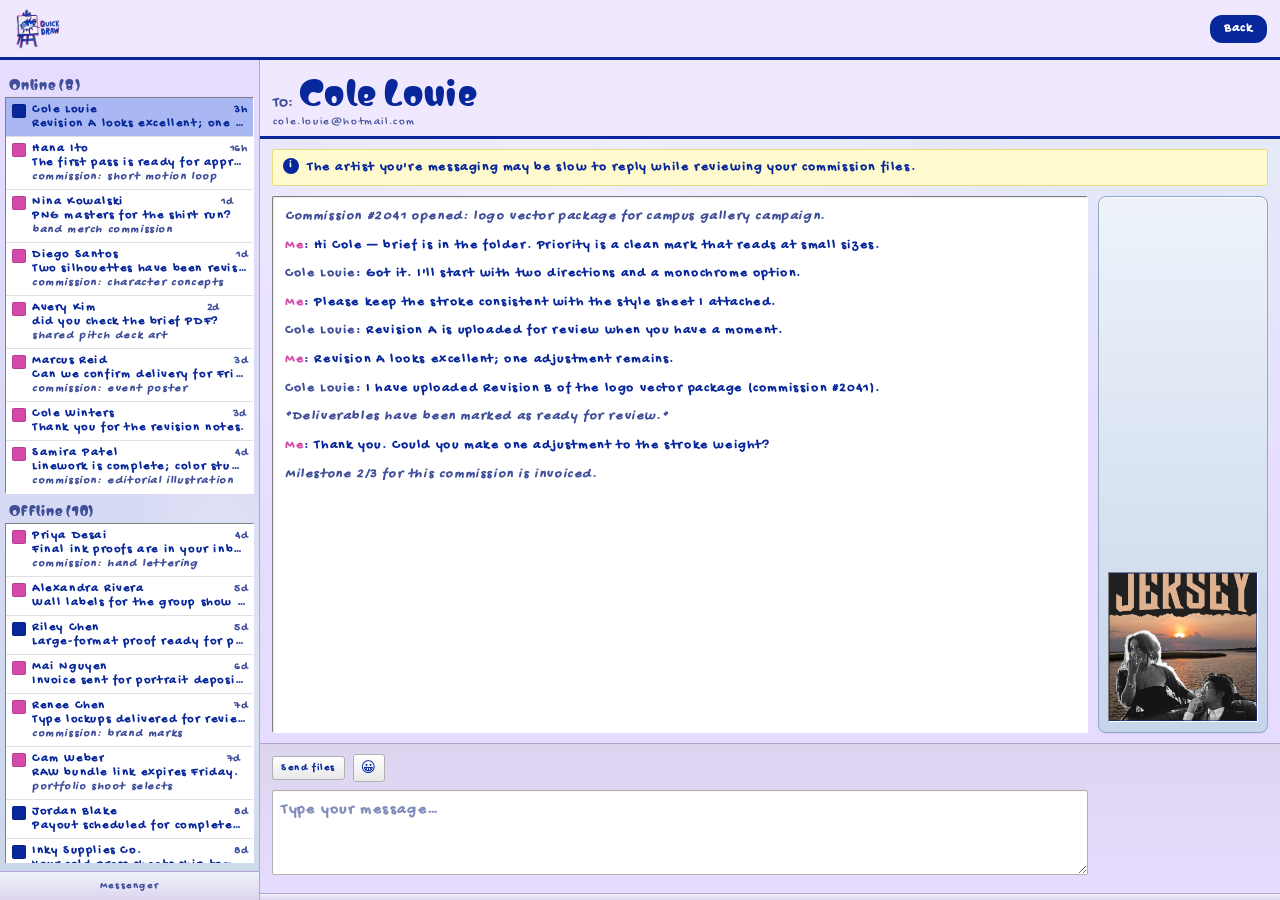
==== commit 6421af07: "meow" ====
--- a/chat.html
+++ b/chat.html
@@ -353,6 +353,14 @@
         min-width: 0;
       }
 
+      .thread-row-top {
+        display: flex;
+        align-items: baseline;
+        justify-content: space-between;
+        gap: 8px;
+        min-width: 0;
+      }
+
       .thread-body .name {
         font-weight: 700;
         font-size: 12.3px;
@@ -360,6 +368,20 @@
         white-space: nowrap;
         overflow: hidden;
         text-overflow: ellipsis;
+        min-width: 0;
+      }
+
+      .thread-body .thread-time {
+        flex-shrink: 0;
+        font-size: 10.5px;
+        font-weight: 700;
+        color: var(--ink-soft);
+        letter-spacing: 0.04em;
+        white-space: nowrap;
+      }
+
+      .thread.is-active .thread-body .thread-time {
+        color: var(--ink);
       }
 
       .thread-body .preview {
@@ -947,7 +969,7 @@
             </div>
           </div>
 
-          <div class="status-footer" id="statusFooter">Ready.</div>
+          <div class="status-footer" id="statusFooter"></div>
         </section>
       </div>
     </div>
@@ -1316,6 +1338,82 @@
         },
       ];
 
+      function getThreadLastMs(t) {
+        if (t.lastMessageAt != null && !Number.isNaN(Number(t.lastMessageAt))) {
+          return Number(t.lastMessageAt);
+        }
+        const msgs = t.messages;
+        if (!msgs?.length) return 0;
+        const last = msgs[msgs.length - 1];
+        if (last && last.at != null) return new Date(last.at).getTime();
+        return 0;
+      }
+
+      function touchThreadActivity(t) {
+        t.lastMessageAt = Date.now();
+      }
+
+      function formatThreadListTime(ms) {
+        if (!ms) return "";
+        const delta = Math.max(0, Date.now() - ms);
+        const eventDay = new Date(ms);
+        const now = new Date();
+        const dayStart = (x) => new Date(x.getFullYear(), x.getMonth(), x.getDate()).getTime();
+        const sameCalendarDay = dayStart(eventDay) === dayStart(now);
+
+        if (delta < 60000) return "Just now";
+
+        /* Same local calendar day: always use hours (no Nm). */
+        if (sameCalendarDay) {
+          const h = Math.max(1, Math.ceil(delta / 3600000));
+          return `${h}h`;
+        }
+
+        const mins = Math.floor(delta / 60000);
+        const hours = Math.floor(delta / 3600000);
+        const days = Math.floor(delta / (24 * 3600000));
+        if (mins < 60) return `${mins}m`;
+        if (hours < 24) return `${hours}h`;
+        if (days < 14) return `${days}d`;
+        return eventDay.toLocaleDateString(undefined, { month: "short", day: "numeric" });
+      }
+
+      (function initThreadTimestamps() {
+        const idsByRecency = [
+          "vectorclient",
+          "animation_artist",
+          "merch_assets",
+          "concept_artist",
+          "brief_partner",
+          "rush_client",
+          "cole",
+          "illustration_artist",
+          "lettering_artist",
+          "gallery_rep",
+          "printlab",
+          "portrait_client",
+          "branding_artist",
+          "photographer_deliver",
+          "payout",
+          "vendor_ink",
+          "frame",
+          "club_treasurer",
+        ];
+        /* Spread last activity from ~2 hours ago through ~10 days ago so labels mix hours (Nm, Nh) and days (Nd). */
+        const minAgo = 2 * 60 * 60 * 1000;
+        const maxAgo = 10 * 24 * 60 * 60 * 1000;
+        const n = idsByRecency.length;
+        idsByRecency.forEach((id, idx) => {
+          const th = threads.find((x) => x.id === id);
+          if (!th) return;
+          const t = n <= 1 ? 0 : idx / (n - 1);
+          th.lastMessageAt = Date.now() - (minAgo + t * (maxAgo - minAgo));
+        });
+        threads.forEach((th) => {
+          if (th.lastMessageAt == null) th.lastMessageAt = Date.now();
+        });
+      })();
+
       const threadMount = document.getElementById("threadMount");
       const historyEl = document.getElementById("history");
       const toNameEl = document.getElementById("toName");
@@ -1531,6 +1629,8 @@
         const t = threads.find((x) => x.id === activeId);
         if (!t) return;
         t.messages.push({ type: "sys", text });
+        touchThreadActivity(t);
+        renderThreadList();
         renderMessages(t);
       }
 
@@ -1552,8 +1652,18 @@
 
         const body = document.createElement("div");
         body.className = "thread-body";
-        body.innerHTML = '<div class="name"></div><div class="preview"></div><div class="sub"></div>';
+        body.innerHTML =
+          '<div class="thread-row-top"><div class="name"></div><time class="thread-time"></time></div><div class="preview"></div><div class="sub"></div>';
         body.querySelector(".name").textContent = t.name;
+        const lastMs = getThreadLastMs(t);
+        const timeEl = body.querySelector(".thread-time");
+        if (lastMs) {
+          timeEl.dateTime = new Date(lastMs).toISOString();
+          timeEl.textContent = formatThreadListTime(lastMs);
+        } else {
+          timeEl.removeAttribute("datetime");
+          timeEl.textContent = "";
+        }
         body.querySelector(".preview").textContent = t.preview;
         body.querySelector(".sub").textContent = t.flavor || "";
 
@@ -1564,8 +1674,9 @@
       }
 
       function renderThreadList() {
-        const onlineThreads = threads.filter((t) => t.online);
-        const offlineThreads = threads.filter((t) => !t.online);
+        const byLastMessage = (a, b) => getThreadLastMs(b) - getThreadLastMs(a);
+        const onlineThreads = threads.filter((t) => t.online).sort(byLastMessage);
+        const offlineThreads = threads.filter((t) => !t.online).sort(byLastMessage);
 
         threadMount.innerHTML = `
           <div class="thread-scroll" role="region" aria-label="Online and offline conversation threads">
@@ -1697,7 +1808,7 @@
         }
 
         renderMessages(t);
-        statusFooter.textContent = "You have reached the most recent message in this conversation.";
+        statusFooter.textContent = "";
       }
 
       function sendMessage() {
@@ -1708,6 +1819,7 @@
         if (!t) return;
 
         t.messages.push({ type: "msg", who: CURRENT_USER, text });
+        touchThreadActivity(t);
         t.preview = text.length > 40 ? text.slice(0, 37) + "…" : text;
         composer.value = "";
         renderThreadList();
@@ -1855,6 +1967,7 @@
           who: CURRENT_USER,
           files: fileEntries.map(({ id, name, url, thumbUrl, ext }) => ({ id, name, url, thumbUrl, ext })),
         });
+        touchThreadActivity(t);
 
         // Generate thumbnails for videos asynchronously.
         fileEntries
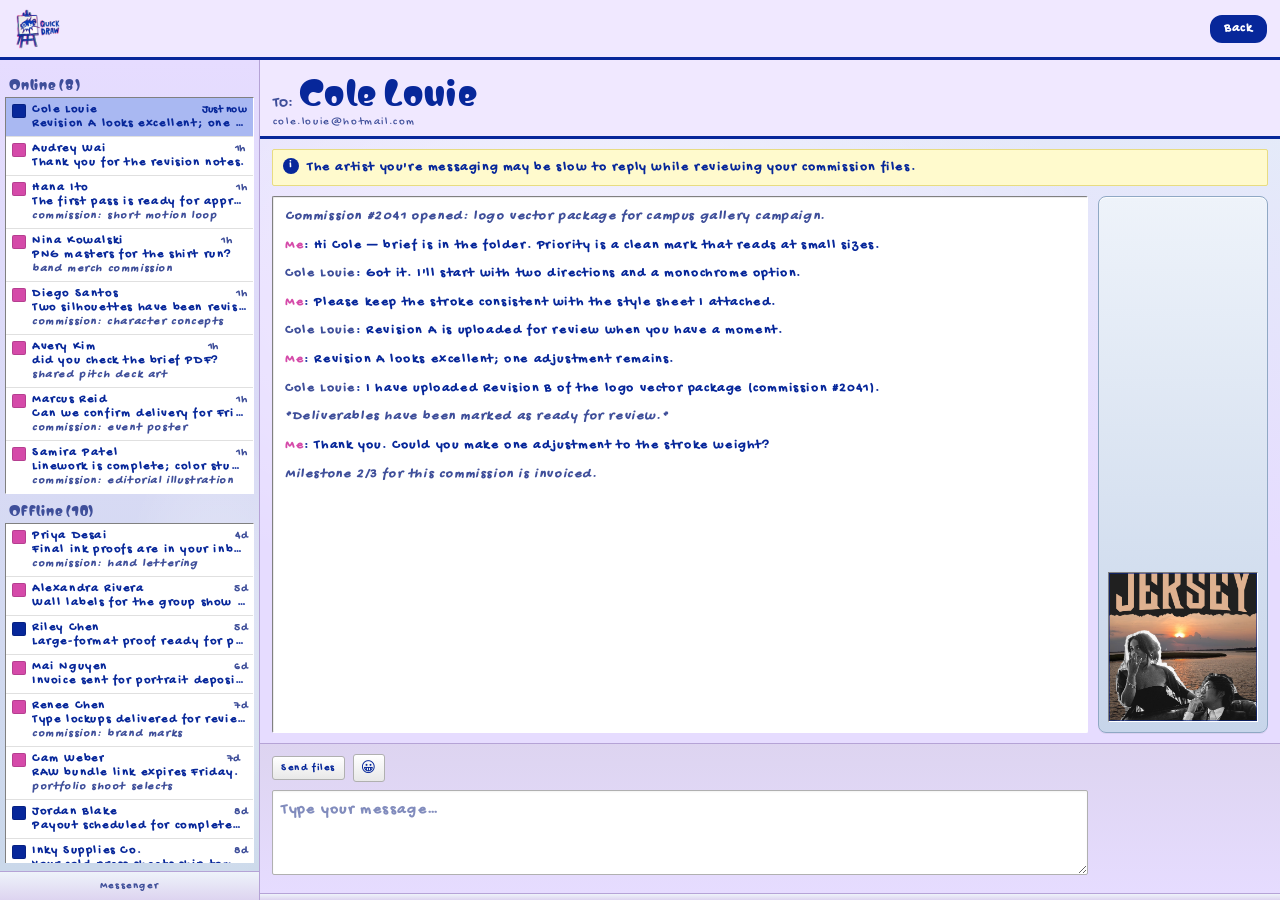
==== commit 4e93f710: "meow" ====
--- a/chat.html
+++ b/chat.html
@@ -1053,9 +1053,9 @@
         },
         {
           id: "cole",
-          name: "Cole Winters",
+          name: "Audrey Wai",
           email: "cole.winters@hotmail.com",
-          avatar: "./UserCards/Curryoke_F.jpg",
+          avatar: "./pfps/audrey2.png",
           online: true,
           unread: true,
           statusClass: "",
@@ -1064,11 +1064,11 @@
           preview: "Thank you for the revision notes.",
           warn: "",
           messages: [
-            { type: "msg", who: "Cole Winters", text: "Round-two sketches are posted. Let me know which pose you want pushed to color." },
+            { type: "msg", who: "Audrey Wai", text: "Round-two sketches are posted. Let me know which pose you want pushed to color." },
             { type: "msg", who: "Me", text: "Left-facing stance with the jacket open slightly — matches the reference board." },
-            { type: "msg", who: "Cole Winters", text: "Copy that. I'll tighten the hands and push proportions in round three." },
+            { type: "msg", who: "Audrey Wai", text: "Copy that. I'll tighten the hands and push proportions in round three." },
             { type: "msg", who: "Me", text: "Thank you for the revision notes on the character commission." },
-            { type: "msg", who: "Cole Winters", text: "You are welcome. The third-round sketch will be delivered tomorrow." },
+            { type: "msg", who: "Audrey Wai", text: "You are welcome. The third-round sketch will be delivered tomorrow." },
           ],
         },
         {
@@ -1414,6 +1414,25 @@
         });
       })();
 
+      (function orderOnlineThreadsForSidebar() {
+        const onlineOrder = [
+          "vectorclient",
+          "cole",
+          "animation_artist",
+          "merch_assets",
+          "concept_artist",
+          "brief_partner",
+          "rush_client",
+          "illustration_artist",
+        ];
+        const stepMs = 60 * 1000;
+        const base = Date.now();
+        onlineOrder.forEach((id, i) => {
+          const th = threads.find((x) => x.id === id);
+          if (th?.online) th.lastMessageAt = base - i * stepMs;
+        });
+      })();
+
       const threadMount = document.getElementById("threadMount");
       const historyEl = document.getElementById("history");
       const toNameEl = document.getElementById("toName");
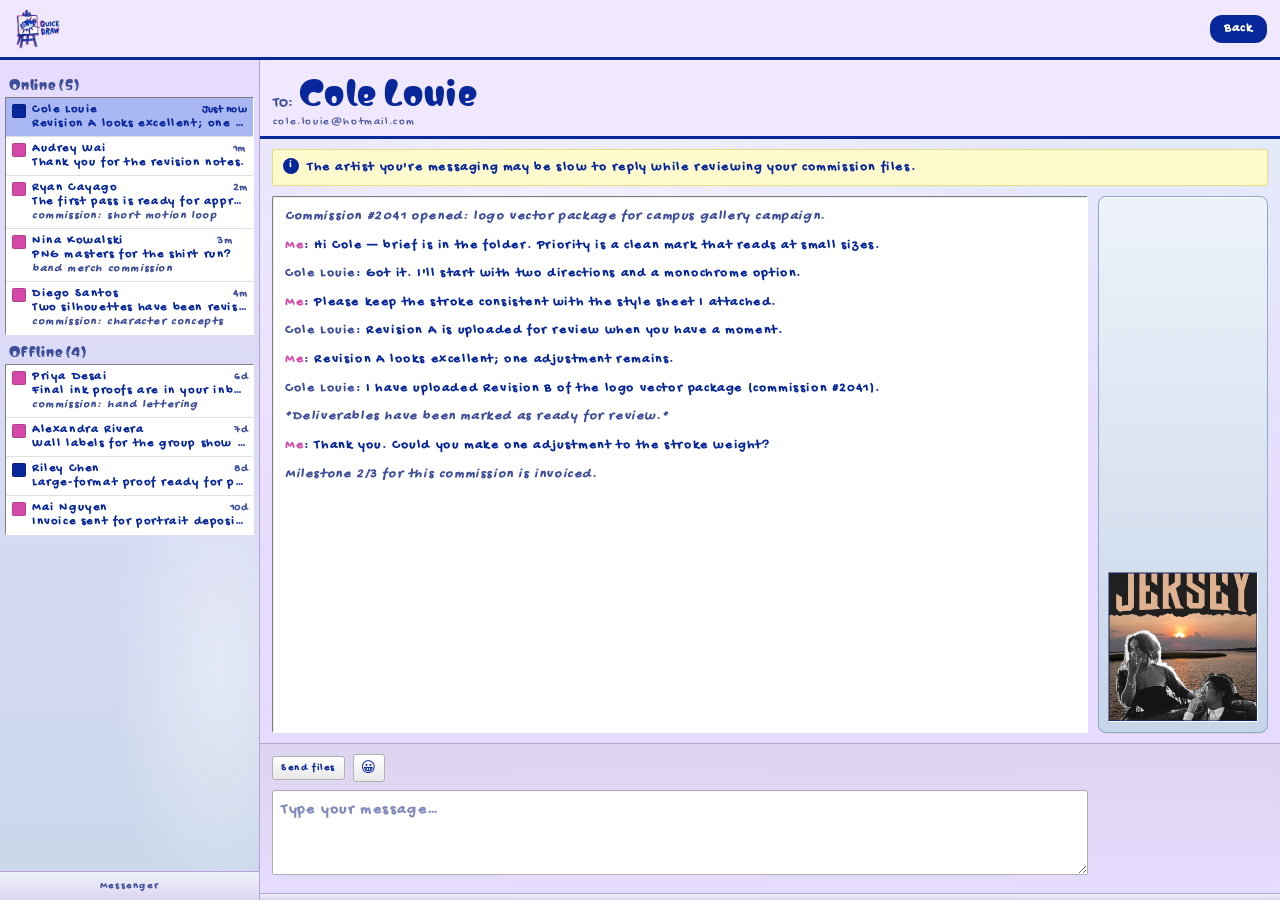
==== commit 0163de8e: "meow" ====
--- a/chat.html
+++ b/chat.html
@@ -1011,47 +1011,6 @@
           ],
         },
         {
-          id: "rush_client",
-          name: "Marcus Reid",
-          email: "marcus.reid@hotmail.com",
-          avatar: "./UserCards/DsGD100A_Pr1_Poster_Louie_ColeF.jpg",
-          online: true,
-          unread: true,
-          statusClass: "away",
-          statusShort: "Away",
-          flavor: "commission: event poster",
-          preview: "Can we confirm delivery for Friday?",
-          warn: "",
-          messages: [
-            { type: "msg", who: "Marcus Reid", text: "Poster comp is underway. I'll share a mid-resolution preview before final inks." },
-            { type: "msg", who: "Me", text: "Sounds good. The gallery needs crop marks for the printer template." },
-            { type: "msg", who: "Marcus Reid", text: "Noted. I'll include a print-safe PDF and an RGB web export." },
-            { type: "msg", who: "Me", text: "Can we confirm delivery for Friday? This is for the gallery opening commission." },
-            { type: "msg", who: "Marcus Reid", text: "Yes, provided the flat colors are approved by Wednesday evening." },
-          ],
-        },
-        {
-          id: "merch_assets",
-          name: "Nina Kowalski",
-          email: "nina.kowalski@hotmail.com",
-          avatar: "./UserCards/Gray Uniform Poster.png",
-          online: true,
-          unread: true,
-          statusClass: "busy",
-          statusShort: "Busy",
-          flavor: "band merch commission",
-          preview: "PNG masters for the shirt run?",
-          warn: "",
-          messages: [
-            { type: "msg", who: "Nina Kowalski", text: "Mockups for the front and back are in the shared drive." },
-            { type: "msg", who: "Me", text: "Looks strong. Can we bump the logo slightly on the sleeve version?" },
-            { type: "msg", who: "Nina Kowalski", text: "Done — updated PDF is v3 in the folder." },
-            { type: "msg", who: "Me", text: "Are the PNG masters for the shirt run still on schedule?" },
-            { type: "msg", who: "Nina Kowalski", text: "Yes. I will export the 300 DPI files this evening and place them in the same folder as the invoice." },
-            { type: "sys", text: "Nina Kowalski is marked Busy (approving print proofs)." },
-          ],
-        },
-        {
           id: "cole",
           name: "Audrey Wai",
           email: "cole.winters@hotmail.com",
@@ -1072,23 +1031,120 @@
           ],
         },
         {
-          id: "brief_partner",
-          name: "Avery Kim",
-          email: "avery.kim@outlook.com",
-          avatar: "./Image_Rotation/me oh vector-01.png",
+          id: "animation_artist",
+          name: "Ryan Cayago",
+          email: "hana.ito@motion.example",
+          avatar: "./pfps/ryan.jpg",
+          online: true,
+          unread: true,
+          statusClass: "busy",
+          statusShort: "Busy",
+          flavor: "commission: short motion loop",
+          preview: "The first pass is ready for approval.",
+          warn: "This artist may respond slowly while rendering.",
+          messages: [
+            { type: "msg", who: "Me", text: "Loop should feel energetic but readable at 1080×1080 — 3–4 seconds ideal." },
+            { type: "msg", who: "Ryan Cayago", text: "Blocking animatic uploaded; timing hits at ~3.5s before polish." },
+            { type: "msg", who: "Me", text: "Timing works. Proceed to first-pass animation when ready." },
+            { type: "msg", who: "Ryan Cayago", text: "The first animation pass is ready for approval. I can incorporate notes once I receive them." },
+            { type: "msg", who: "Me", text: "Please reduce the motion blur slightly and extend the hold on the final pose." },
+          ],
+        },
+        {
+          id: "merch_assets",
+          name: "Nina Kowalski",
+          email: "nina.kowalski@hotmail.com",
+          avatar: "./pfps/us.jpg",
+          online: true,
+          unread: true,
+          statusClass: "busy",
+          statusShort: "Busy",
+          flavor: "band merch commission",
+          preview: "PNG masters for the shirt run?",
+          warn: "",
+          messages: [
+            { type: "msg", who: "Nina Kowalski", text: "Mockups for the front and back are in the shared drive." },
+            { type: "msg", who: "Me", text: "Looks strong. Can we bump the logo slightly on the sleeve version?" },
+            { type: "msg", who: "Nina Kowalski", text: "Done — updated PDF is v3 in the folder." },
+            { type: "msg", who: "Me", text: "Are the PNG masters for the shirt run still on schedule?" },
+            { type: "msg", who: "Nina Kowalski", text: "Yes. I will export the 300 DPI files this evening and place them in the same folder as the invoice." },
+            { type: "sys", text: "Nina Kowalski is marked Busy (approving print proofs)." },
+          ],
+        },
+        {
+          id: "concept_artist",
+          name: "Diego Santos",
+          email: "diego.santos@atelier.example",
+          avatar: "./pfps/dad.jpg",
           online: true,
           unread: true,
           statusClass: "away",
           statusShort: "Away",
-          flavor: "shared pitch deck art",
-          preview: "did you check the brief PDF?",
+          flavor: "commission: character concepts",
+          preview: "Two silhouettes have been revised.",
           warn: "",
           messages: [
-            { type: "msg", who: "Avery Kim", text: "Shared the mood board link — shout if any refs feel off-brand." },
-            { type: "msg", who: "Me", text: "All good except slide 4; swap that yellow for the cream from the palette doc." },
-            { type: "msg", who: "Avery Kim", text: "Updated. I'll mirror that cream in the deck backgrounds." },
-            { type: "msg", who: "Me", text: "Did you review the brief PDF for our joint commission?" },
-            { type: "msg", who: "Avery Kim", text: "Yes. I will match your palette on the hero panel." },
+            { type: "msg", who: "Me", text: "Looking for three character silhouettes for the pitch — athletic, editorial tone." },
+            { type: "msg", who: "Diego Santos", text: "First pass silhouettes are in the folder. Notes welcome." },
+            { type: "msg", who: "Me", text: "Great start — can we widen the shoulders on option B and shorten the cape?" },
+            { type: "msg", who: "Diego Santos", text: "I have revised two silhouettes and adjusted the proportions as requested." },
+            { type: "msg", who: "Me", text: "Thank you. Please prioritize the version with the broader shoulders." },
+          ],
+        },
+        {
+          id: "lettering_artist",
+          name: "Priya Desai",
+          email: "priya.desai@type.example",
+          avatar: "./UserCards/PXL_20250717_0005526912.jpg",
+          online: false,
+          unread: true,
+          statusClass: "offline",
+          statusShort: "Offline",
+          flavor: "commission: hand lettering",
+          preview: "Final ink proofs are in your inbox.",
+          warn: "",
+          messages: [
+            { type: "msg", who: "Me", text: "Looking for a hand-lettered title treatment for a zine cover — rough deadline two weeks." },
+            { type: "msg", who: "Priya Desai", text: "Timeline works. I'll send two pencil comps and a brush-ink sample sheet." },
+            { type: "msg", who: "Me", text: "Comp B is the direction. Please tighten the secondary line so it balances the ascenders." },
+            { type: "msg", who: "Priya Desai", text: "Updated scans are uploaded. Final ink proofs are in your inbox." },
+          ],
+        },
+        {
+          id: "gallery_rep",
+          name: "Alexandra Rivera",
+          email: "alexandra.rivera@rivergallery.art",
+          online: false,
+          unread: true,
+          statusClass: "offline",
+          statusShort: "Offline",
+          flavor: "",
+          preview: "Wall labels for the group show commission.",
+          warn: "",
+          messages: [
+            { type: "msg", who: "Alexandra Rivera", text: "Confirming we're still on for the student group show install next week." },
+            { type: "msg", who: "Me", text: "Yes — artwork labels are the last open item on my side." },
+            { type: "msg", who: "Alexandra Rivera", text: "Wall labels copy for the group show commission — need final titles by Mon." },
+            { type: "msg", who: "Me", text: "I will send a document this evening with the artist names and mediums." },
+          ],
+        },
+        {
+          id: "printlab",
+          name: "Riley Chen",
+          email: "riley.chen@printhaus.sf",
+          avatar: "./pfps/audrey.png",
+          online: false,
+          unread: false,
+          statusClass: "offline",
+          statusShort: "Offline",
+          flavor: "",
+          preview: "Large-format proof ready for pickup.",
+          warn: "",
+          messages: [
+            { type: "msg", who: "Me", text: "Uploading the final print file — please confirm receipt and ICC profile." },
+            { type: "msg", who: "Riley Chen", text: "Received. We'll proof on semi-gloss and flag any gamut issues." },
+            { type: "msg", who: "Riley Chen", text: "The exhibition print proof is ready for pickup." },
+            { type: "msg", who: "Me", text: "Thank you. I will pick it up on Thursday. Please hold it under Quick Draw." },
           ],
         },
         {
@@ -1112,230 +1168,6 @@
             { type: "msg", who: "Mai Nguyen", text: "Thank you. I will begin thumbnail sketches once the payment clears." },
           ],
         },
-        {
-          id: "printlab",
-          name: "Riley Chen",
-          email: "riley.chen@printhaus.sf",
-          avatar: "./Image_Rotation/References/20.jpg",
-          online: false,
-          unread: false,
-          statusClass: "offline",
-          statusShort: "Offline",
-          flavor: "",
-          preview: "Large-format proof ready for pickup.",
-          warn: "",
-          messages: [
-            { type: "msg", who: "Me", text: "Uploading the final print file — please confirm receipt and ICC profile." },
-            { type: "msg", who: "Riley Chen", text: "Received. We'll proof on semi-gloss and flag any gamut issues." },
-            { type: "msg", who: "Riley Chen", text: "The exhibition print proof is ready for pickup." },
-            { type: "msg", who: "Me", text: "Thank you. I will pick it up on Thursday. Please hold it under Quick Draw." },
-          ],
-        },
-        {
-          id: "payout",
-          name: "Jordan Blake",
-          email: "jordan.blake@quickdraw.app",
-          online: false,
-          unread: false,
-          statusClass: "offline",
-          statusShort: "Offline",
-          flavor: "",
-          preview: "Payout scheduled for completed jobs.",
-          warn: "",
-          messages: [
-            { type: "msg", who: "Jordan Blake", text: "Payout window reminder: submit any missing W-9 updates before Thursday." },
-            { type: "msg", who: "Me", text: "Uploaded an updated W-9 this morning." },
-            { type: "sys", text: "Quick Draw: commission payouts batch runs Friday." },
-            { type: "msg", who: "Jordan Blake", text: "Your last 3 completed commissions are included in this week's payout." },
-          ],
-        },
-        {
-          id: "frame",
-          name: "Casey Flores",
-          email: "casey.flores@campusframe.example",
-          online: false,
-          unread: true,
-          statusClass: "offline",
-          statusShort: "Offline",
-          flavor: "",
-          preview: "Mat quote for your portfolio pieces.",
-          warn: "",
-          messages: [
-            { type: "msg", who: "Me", text: "Hi Casey — I have two portfolio pieces I'd like quoted for archival mats + UV glass." },
-            { type: "msg", who: "Casey Flores", text: "Send outer dimensions when you can. Standard turnaround is 5–7 business days." },
-            { type: "msg", who: "Me", text: "18×24 for both; see measurements in the email subject line." },
-            { type: "msg", who: "Casey Flores", text: "Quote for mats + UV glass on the two portfolio commissions — reply when ready." },
-          ],
-        },
-        {
-          id: "gallery_rep",
-          name: "Alexandra Rivera",
-          email: "alexandra.rivera@rivergallery.art",
-          online: false,
-          unread: true,
-          statusClass: "offline",
-          statusShort: "Offline",
-          flavor: "",
-          preview: "Wall labels for the group show commission.",
-          warn: "",
-          messages: [
-            { type: "msg", who: "Alexandra Rivera", text: "Confirming we're still on for the student group show install next week." },
-            { type: "msg", who: "Me", text: "Yes — artwork labels are the last open item on my side." },
-            { type: "msg", who: "Alexandra Rivera", text: "Wall labels copy for the group show commission — need final titles by Mon." },
-            { type: "msg", who: "Me", text: "I will send a document this evening with the artist names and mediums." },
-          ],
-        },
-        {
-          id: "illustration_artist",
-          name: "Samira Patel",
-          email: "samira.patel@studio.example",
-          avatar: "./Image_Rotation/souraudrey.png",
-          online: true,
-          unread: true,
-          statusClass: "",
-          statusShort: "Online",
-          flavor: "commission: editorial illustration",
-          preview: "Linework is complete; color studies are ready.",
-          warn: "",
-          messages: [
-            { type: "msg", who: "Me", text: "Editorial brief attached — hero figure + supporting icons, print + web." },
-            { type: "msg", who: "Samira Patel", text: "Reviewed. I'll send pencils before moving to tight linework." },
-            { type: "msg", who: "Samira Patel", text: "Linework is complete, and I have prepared three color studies for your review." },
-            { type: "msg", who: "Me", text: "Thank you. Please proceed with option two and keep the background neutral." },
-          ],
-        },
-        {
-          id: "concept_artist",
-          name: "Diego Santos",
-          email: "diego.santos@atelier.example",
-          avatar: "./Image_Rotation/me oh vector-01.png",
-          online: true,
-          unread: true,
-          statusClass: "away",
-          statusShort: "Away",
-          flavor: "commission: character concepts",
-          preview: "Two silhouettes have been revised.",
-          warn: "",
-          messages: [
-            { type: "msg", who: "Me", text: "Looking for three character silhouettes for the pitch — athletic, editorial tone." },
-            { type: "msg", who: "Diego Santos", text: "First pass silhouettes are in the folder. Notes welcome." },
-            { type: "msg", who: "Me", text: "Great start — can we widen the shoulders on option B and shorten the cape?" },
-            { type: "msg", who: "Diego Santos", text: "I have revised two silhouettes and adjusted the proportions as requested." },
-            { type: "msg", who: "Me", text: "Thank you. Please prioritize the version with the broader shoulders." },
-          ],
-        },
-        {
-          id: "animation_artist",
-          name: "Hana Ito",
-          email: "hana.ito@motion.example",
-          avatar: "./Image_Rotation/test 1.png",
-          online: true,
-          unread: true,
-          statusClass: "busy",
-          statusShort: "Busy",
-          flavor: "commission: short motion loop",
-          preview: "The first pass is ready for approval.",
-          warn: "This artist may respond slowly while rendering.",
-          messages: [
-            { type: "msg", who: "Me", text: "Loop should feel energetic but readable at 1080×1080 — 3–4 seconds ideal." },
-            { type: "msg", who: "Hana Ito", text: "Blocking animatic uploaded; timing hits at ~3.5s before polish." },
-            { type: "msg", who: "Me", text: "Timing works. Proceed to first-pass animation when ready." },
-            { type: "msg", who: "Hana Ito", text: "The first animation pass is ready for approval. I can incorporate notes once I receive them." },
-            { type: "msg", who: "Me", text: "Please reduce the motion blur slightly and extend the hold on the final pose." },
-          ],
-        },
-        {
-          id: "branding_artist",
-          name: "Renee Chen",
-          email: "renee.chen@branding.example",
-          avatar: "./Reference Images/800774c01847d13cf78fbfbcc3454313.png",
-          online: false,
-          unread: true,
-          statusClass: "offline",
-          statusShort: "Offline",
-          flavor: "commission: brand marks",
-          preview: "Type lockups delivered for review.",
-          warn: "",
-          messages: [
-            { type: "msg", who: "Me", text: "Brand refresh scope: wordmark + simplified icon, single-color constraints." },
-            { type: "msg", who: "Renee Chen", text: "Explorations are in the deck — three directions with spacing notes." },
-            { type: "msg", who: "Me", text: "Direction C is closest. Can you tighten letter-spacing on the condensed lockup?" },
-            { type: "msg", who: "Renee Chen", text: "I have delivered the type lockups for review and included spacing recommendations." },
-            { type: "msg", who: "Me", text: "Thank you. I will review them this afternoon and provide consolidated feedback." },
-          ],
-        },
-        {
-          id: "lettering_artist",
-          name: "Priya Desai",
-          email: "priya.desai@type.example",
-          avatar: "./UserCards/PXL_20250717_0005526912.jpg",
-          online: false,
-          unread: true,
-          statusClass: "offline",
-          statusShort: "Offline",
-          flavor: "commission: hand lettering",
-          preview: "Final ink proofs are in your inbox.",
-          warn: "",
-          messages: [
-            { type: "msg", who: "Me", text: "Looking for a hand-lettered title treatment for a zine cover — rough deadline two weeks." },
-            { type: "msg", who: "Priya Desai", text: "Timeline works. I'll send two pencil comps and a brush-ink sample sheet." },
-            { type: "msg", who: "Me", text: "Comp B is the direction. Please tighten the secondary line so it balances the ascenders." },
-            { type: "msg", who: "Priya Desai", text: "Updated scans are uploaded. Final ink proofs are in your inbox." },
-          ],
-        },
-        {
-          id: "vendor_ink",
-          name: "Inky Supplies Co.",
-          email: "orders@inkysupplies.example",
-          online: false,
-          unread: false,
-          statusClass: "offline",
-          statusShort: "Offline",
-          flavor: "paper + ink order",
-          preview: "Your cold-press sheets ship tomorrow.",
-          warn: "",
-          messages: [
-            { type: "msg", who: "Me", text: "Need a restock of cold-press sheets + two bottles of waterproof ink for studio finals." },
-            { type: "msg", who: "Inky Supplies Co.", text: "Quote attached. Let me know if you want rush shipping on the paper." },
-            { type: "msg", who: "Me", text: "Standard shipping is fine — please bundle with my club discount code." },
-            { type: "msg", who: "Inky Supplies Co.", text: "Discount applied. Your cold-press sheets ship tomorrow." },
-          ],
-        },
-        {
-          id: "photographer_deliver",
-          name: "Cam Weber",
-          email: "cam.weber@stillframe.example",
-          avatar: "./Image_Rotation/Gage n Natsuki OFFICIAL-01.png",
-          online: false,
-          unread: true,
-          statusClass: "offline",
-          statusShort: "Offline",
-          flavor: "portfolio shoot selects",
-          preview: "RAW bundle link expires Friday.",
-          warn: "",
-          messages: [
-            { type: "msg", who: "Cam Weber", text: "Gallery from Saturday's shoot is processing — expect a contact sheet tonight." },
-            { type: "msg", who: "Me", text: "Thank you. Please flag any shots where the lighting clipped the jacket detail." },
-            { type: "msg", who: "Cam Weber", text: "Flagged five frames in the folder. RAW bundle link expires Friday." },
-          ],
-        },
-        {
-          id: "club_treasurer",
-          name: "Jamie Okonkwo",
-          email: "treasurer@campusclub.student.edu",
-          online: false,
-          unread: false,
-          statusClass: "offline",
-          statusShort: "Offline",
-          flavor: "club commission budget",
-          preview: "Deposit approved for club poster run.",
-          warn: "",
-          messages: [
-            { type: "msg", who: "Jamie Okonkwo", text: "Treasurer here — send the vendor quote for the club poster run when you have it." },
-            { type: "msg", who: "Me", text: "Attached. Total matches what we discussed at last week's meeting." },
-            { type: "msg", who: "Jamie Okonkwo", text: "Deposit approved for club poster run. I'll notify finance once the invoice posts." },
-          ],
-        },
       ];
 
       function getThreadLastMs(t) {
@@ -1363,8 +1195,12 @@
 
         if (delta < 60000) return "Just now";
 
-        /* Same local calendar day: always use hours (no Nm). */
+        /* Same local calendar day: show minutes up to 59m, then hours. */
         if (sameCalendarDay) {
+          const minsSameDay = Math.floor(delta / 60000);
+          if (minsSameDay < 60) {
+            return `${Math.max(1, minsSameDay)}m`;
+          }
           const h = Math.max(1, Math.ceil(delta / 3600000));
           return `${h}h`;
         }
@@ -1384,23 +1220,14 @@
           "animation_artist",
           "merch_assets",
           "concept_artist",
-          "brief_partner",
-          "rush_client",
           "cole",
-          "illustration_artist",
           "lettering_artist",
           "gallery_rep",
           "printlab",
           "portrait_client",
-          "branding_artist",
-          "photographer_deliver",
-          "payout",
-          "vendor_ink",
-          "frame",
-          "club_treasurer",
         ];
-        /* Spread last activity from ~2 hours ago through ~10 days ago so labels mix hours (Nm, Nh) and days (Nd). */
-        const minAgo = 2 * 60 * 60 * 1000;
+        /* Spread last activity from ~30 minutes ago through ~10 days ago so labels mix minutes, hours, and days. */
+        const minAgo = 30 * 60 * 1000;
         const maxAgo = 10 * 24 * 60 * 60 * 1000;
         const n = idsByRecency.length;
         idsByRecency.forEach((id, idx) => {
@@ -1421,9 +1248,6 @@
           "animation_artist",
           "merch_assets",
           "concept_artist",
-          "brief_partner",
-          "rush_client",
-          "illustration_artist",
         ];
         const stepMs = 60 * 1000;
         const base = Date.now();
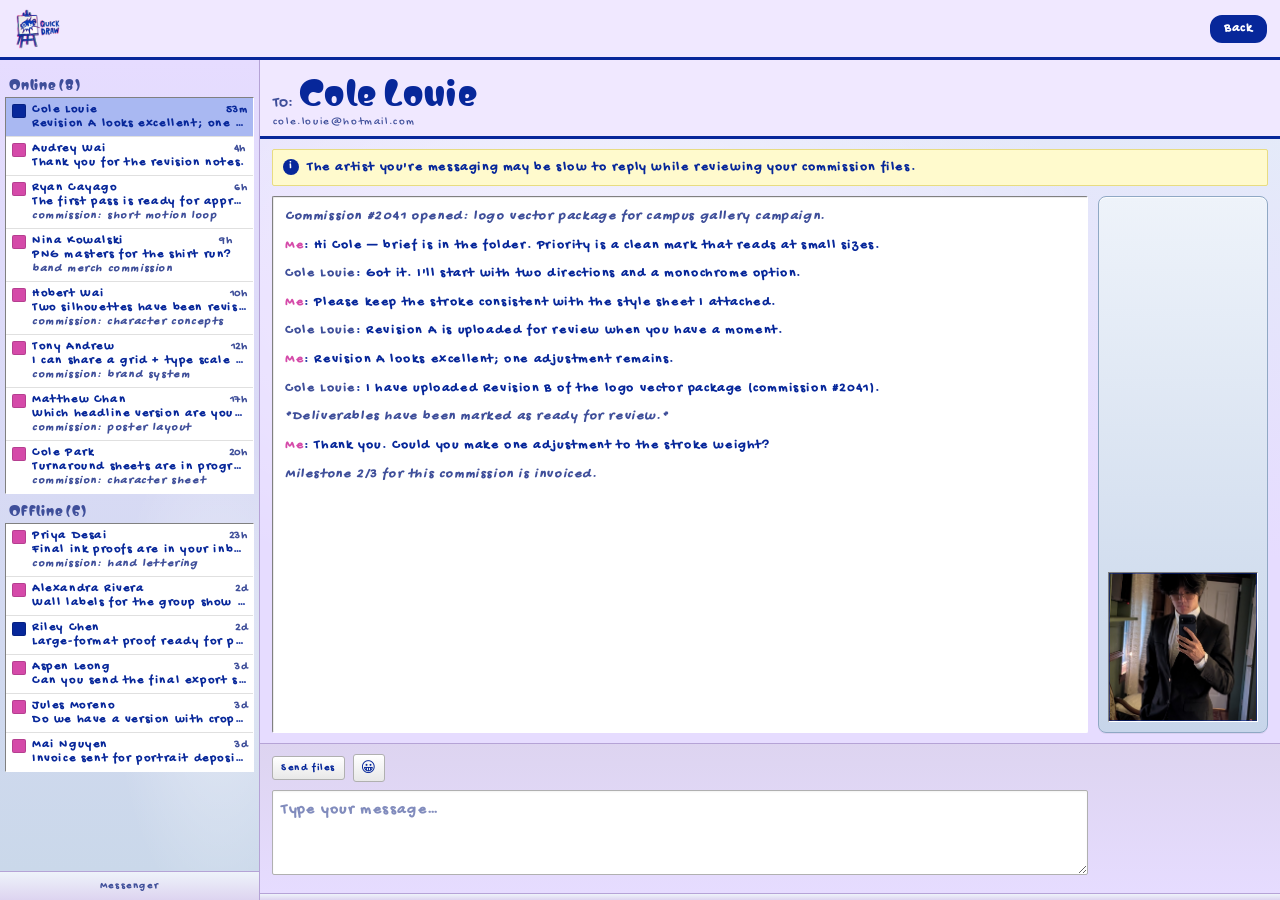
==== commit 9f7c635f: "meow" ====
--- a/chat.html
+++ b/chat.html
@@ -458,15 +458,17 @@
         border-radius: 2px;
         display: flex;
         gap: 8px;
-        align-items: flex-start;
+        align-items: center;
         font-size: 13.3px;
         line-height: 1.45;
         color: var(--ink);
+        min-height: 34px;
       }
 
       .warn-bar #warnText {
         flex: 1;
         min-width: 0;
+        display: block;
       }
 
       .warn-bar .i {
@@ -989,7 +991,7 @@
           id: "vectorclient",
           name: "Cole Louie",
           email: "cole.louie@hotmail.com",
-          avatar: "./UserCards/Jersey-Post_01.jpg",
+          avatar: "./pfps/Cole.jpg",
           online: true,
           unread: true,
           statusClass: "",
@@ -1013,15 +1015,15 @@
         {
           id: "cole",
           name: "Audrey Wai",
-          email: "cole.winters@hotmail.com",
-          avatar: "./pfps/audrey2.png",
+          email: "audrey.wai@hotmail.com",
+          avatar: "./pfps/audrey3.jpg",
           online: true,
           unread: true,
           statusClass: "",
           statusShort: "Online",
           flavor: "",
           preview: "Thank you for the revision notes.",
-          warn: "",
+          warn: "Friendly reminder: reference images help me match your style faster.",
           messages: [
             { type: "msg", who: "Audrey Wai", text: "Round-two sketches are posted. Let me know which pose you want pushed to color." },
             { type: "msg", who: "Me", text: "Left-facing stance with the jacket open slightly — matches the reference board." },
@@ -1033,7 +1035,7 @@
         {
           id: "animation_artist",
           name: "Ryan Cayago",
-          email: "hana.ito@motion.example",
+          email: "ryan.cayago@motion.example",
           avatar: "./pfps/ryan.jpg",
           online: true,
           unread: true,
@@ -1061,7 +1063,7 @@
           statusShort: "Busy",
           flavor: "band merch commission",
           preview: "PNG masters for the shirt run?",
-          warn: "",
+          warn: "Heads up: print files may take longer while I export high‑res masters.",
           messages: [
             { type: "msg", who: "Nina Kowalski", text: "Mockups for the front and back are in the shared drive." },
             { type: "msg", who: "Me", text: "Looks strong. Can we bump the logo slightly on the sleeve version?" },
@@ -1073,8 +1075,8 @@
         },
         {
           id: "concept_artist",
-          name: "Diego Santos",
-          email: "diego.santos@atelier.example",
+          name: "Hobert Wai",
+          email: "hobert.wai@atelier.example",
           avatar: "./pfps/dad.jpg",
           online: true,
           unread: true,
@@ -1082,13 +1084,68 @@
           statusShort: "Away",
           flavor: "commission: character concepts",
           preview: "Two silhouettes have been revised.",
+          warn: "Note: silhouette passes are faster if you share 1–2 moodboard refs.",
+          messages: [
+            { type: "msg", who: "Me", text: "Looking for three character silhouettes for the pitch — athletic, editorial tone." },
+            { type: "msg", who: "Hobert Wai", text: "First pass silhouettes are in the folder. Notes welcome." },
+            { type: "msg", who: "Me", text: "Great start — can we widen the shoulders on option B and shorten the cape?" },
+            { type: "msg", who: "Hobert Wai", text: "I have revised two silhouettes and adjusted the proportions as requested." },
+            { type: "msg", who: "Me", text: "Thank you. Please prioritize the version with the broader shoulders." },
+          ],
+        },
+        {
+          id: "andrew_blanton",
+          name: "Tony Andrew",
+          email: "tony.andrew@studio.example",
+          avatar: "./pfps/andrew-blanton.jpg",
+          online: true,
+          unread: true,
+          statusClass: "",
+          statusShort: "Online",
+          flavor: "commission: brand system",
+          preview: "I can share a grid + type scale pass tonight.",
           warn: "",
           messages: [
-            { type: "msg", who: "Me", text: "Looking for three character silhouettes for the pitch — athletic, editorial tone." },
-            { type: "msg", who: "Diego Santos", text: "First pass silhouettes are in the folder. Notes welcome." },
-            { type: "msg", who: "Me", text: "Great start — can we widen the shoulders on option B and shorten the cape?" },
-            { type: "msg", who: "Diego Santos", text: "I have revised two silhouettes and adjusted the proportions as requested." },
-            { type: "msg", who: "Me", text: "Thank you. Please prioritize the version with the broader shoulders." },
+            { type: "msg", who: "Me", text: "Hi Andrew — need a small brand system: wordmark + two lockups." },
+            { type: "msg", who: "Tony Andrew", text: "Got it. Any constraints for type + spacing?" },
+            { type: "msg", who: "Me", text: "Keep it clean, legible at small sizes, and consistent with the palette." },
+            { type: "msg", who: "Tony Andrew", text: "I can share a grid + type scale pass tonight." },
+          ],
+        },
+        {
+          id: "cole_tony",
+          name: "Matthew Chan",
+          email: "matthew.chan@design.example",
+          avatar: "./pfps/Cole-Tony.jpg",
+          online: true,
+          unread: true,
+          statusClass: "away",
+          statusShort: "Away",
+          flavor: "commission: poster layout",
+          preview: "Which headline version are you leaning toward?",
+          warn: "Tip: confirm your final print size before I lock margins + bleed.",
+          messages: [
+            { type: "msg", who: "Matthew Chan", text: "I drafted three headline options for the poster." },
+            { type: "msg", who: "Me", text: "Nice — can we see them with the subhead tightened?" },
+            { type: "msg", who: "Matthew Chan", text: "Which headline version are you leaning toward?" },
+          ],
+        },
+        {
+          id: "cole_profile",
+          name: "Cole Park",
+          email: "cole.park@illustration.example",
+          avatar: "./pfps/Cole.jpg",
+          online: true,
+          unread: true,
+          statusClass: "busy",
+          statusShort: "Busy",
+          flavor: "commission: character sheet",
+          preview: "Turnaround sheets are in progress.",
+          warn: "",
+          messages: [
+            { type: "msg", who: "Me", text: "Character sheet request: front/side/back + two expressions." },
+            { type: "msg", who: "Cole Park", text: "Got it — I'll keep line weight consistent and send a rough first." },
+            { type: "msg", who: "Cole Park", text: "Turnaround sheets are in progress." },
           ],
         },
         {
@@ -1120,7 +1177,7 @@
           statusShort: "Offline",
           flavor: "",
           preview: "Wall labels for the group show commission.",
-          warn: "",
+          warn: "Reminder: gallery install timelines can change — please confirm dates before final export.",
           messages: [
             { type: "msg", who: "Alexandra Rivera", text: "Confirming we're still on for the student group show install next week." },
             { type: "msg", who: "Me", text: "Yes — artwork labels are the last open item on my side." },
@@ -1148,6 +1205,41 @@
           ],
         },
         {
+          id: "aspen_leong",
+          name: "Aspen Leong",
+          email: "aspen.leong@campus.example",
+          avatar: "./pfps/audrey2.png",
+          online: false,
+          unread: true,
+          statusClass: "offline",
+          statusShort: "Offline",
+          flavor: "",
+          preview: "Can you send the final export settings?",
+          warn: "",
+          messages: [
+            { type: "msg", who: "Aspen Leong", text: "Quick question: do you want the deliverable as PNG or PDF?" },
+            { type: "msg", who: "Me", text: "PDF for print, PNG for social would be perfect." },
+            { type: "msg", who: "Aspen Leong", text: "Can you send the final export settings?" },
+          ],
+        },
+        {
+          id: "aspen_followup",
+          name: "Jules Moreno",
+          email: "jules.moreno@club.example",
+          avatar: "./pfps/audrey3.jpg",
+          online: false,
+          unread: true,
+          statusClass: "offline",
+          statusShort: "Offline",
+          flavor: "",
+          preview: "Do we have a version with crop marks?",
+          warn: "",
+          messages: [
+            { type: "msg", who: "Jules Moreno", text: "Do we have a version with crop marks?" },
+            { type: "msg", who: "Me", text: "Yep — I’ll export it and send it over." },
+          ],
+        },
+        {
           id: "portrait_client",
           name: "Mai Nguyen",
           email: "mai.nguyen@gmail.com",
@@ -1215,46 +1307,37 @@
       }
 
       (function initThreadTimestamps() {
-        const idsByRecency = [
-          "vectorclient",
-          "animation_artist",
-          "merch_assets",
-          "concept_artist",
-          "cole",
-          "lettering_artist",
-          "gallery_rep",
-          "printlab",
-          "portrait_client",
-        ];
-        /* Spread last activity from ~30 minutes ago through ~10 days ago so labels mix minutes, hours, and days. */
-        const minAgo = 30 * 60 * 1000;
-        const maxAgo = 10 * 24 * 60 * 60 * 1000;
-        const n = idsByRecency.length;
-        idsByRecency.forEach((id, idx) => {
-          const th = threads.find((x) => x.id === id);
-          if (!th) return;
-          const t = n <= 1 ? 0 : idx / (n - 1);
-          th.lastMessageAt = Date.now() - (minAgo + t * (maxAgo - minAgo));
-        });
+        // 14 threads total, bucketed time ranges:
+        // - 4 threads: 30 minutes → 10 hours
+        // - 5 threads: 10 hours → 1 day
+        // - 5 threads: 2 days → 4 days
+        const bucketA = ["vectorclient", "cole", "animation_artist", "merch_assets"];
+        const bucketB = ["concept_artist", "andrew_blanton", "cole_tony", "cole_profile", "lettering_artist"];
+        const bucketC = ["gallery_rep", "printlab", "aspen_leong", "aspen_followup", "portrait_client"];
+
+        function assignBucket(ids, minAgoMs, maxAgoMs) {
+          const n = ids.length;
+          ids.forEach((id, idx) => {
+            const th = threads.find((x) => x.id === id);
+            if (!th) return;
+            const t = n <= 1 ? 0 : idx / (n - 1);
+            const jitter = (Math.random() - 0.5) * 0.12; // +/- 6% to avoid uniform spacing
+            const tt = Math.max(0, Math.min(1, t + jitter));
+            th.lastMessageAt = Date.now() - (minAgoMs + tt * (maxAgoMs - minAgoMs));
+          });
+        }
+
+        assignBucket(bucketA, 30 * 60 * 1000, 10 * 60 * 60 * 1000);
+        assignBucket(bucketB, 10 * 60 * 60 * 1000, 24 * 60 * 60 * 1000);
+        assignBucket(bucketC, 2 * 24 * 60 * 60 * 1000, 4 * 24 * 60 * 60 * 1000);
+
         threads.forEach((th) => {
           if (th.lastMessageAt == null) th.lastMessageAt = Date.now();
         });
       })();
 
       (function orderOnlineThreadsForSidebar() {
-        const onlineOrder = [
-          "vectorclient",
-          "cole",
-          "animation_artist",
-          "merch_assets",
-          "concept_artist",
-        ];
-        const stepMs = 60 * 1000;
-        const base = Date.now();
-        onlineOrder.forEach((id, i) => {
-          const th = threads.find((x) => x.id === id);
-          if (th?.online) th.lastMessageAt = base - i * stepMs;
-        });
+        // Intentionally left blank: timestamps are explicitly bucketed above.
       })();
 
       const threadMount = document.getElementById("threadMount");
@@ -1279,6 +1362,13 @@
       const emojiMenu = document.getElementById("emojiMenu");
 
       const CURRENT_USER = "Me";
+
+      // Ensure the disclaimer area never reserves space unless populated.
+      if (warnBar) {
+        warnBar.hidden = true;
+        warnBar.style.display = "none";
+      }
+      if (warnText) warnText.textContent = "";
 
       let activeId = threads.find((t) => t.online)?.id ?? threads[0]?.id ?? null;
       const EMOTICONS = [
@@ -1642,11 +1732,20 @@
         toPic.src = t.avatar || "./UserCards/Curryoke_F.jpg";
         toPic.alt = `${t.name} profile picture`;
 
-        if (t.warn) {
+        const warnValue = (t.warn ?? "").toString();
+        const cleanedWarn = warnValue
+          // Remove common invisible / formatting codepoints
+          .replace(/[\u00AD\u034F\u061C\u200B-\u200F\u202A-\u202E\u2060-\u206F\uFEFF]/g, "")
+          .replace(/[\s\u00A0]+/g, " ")
+          .trim();
+        // Only show the bar when there's something visibly renderable.
+        if (cleanedWarn.replace(/[^\p{L}\p{N}\p{P}\p{S}]/gu, "").length) {
           warnBar.hidden = false;
-          warnText.textContent = t.warn;
+          warnBar.style.display = "flex";
+          warnText.textContent = cleanedWarn;
         } else {
           warnBar.hidden = true;
+          warnBar.style.display = "none";
           warnText.textContent = "";
         }
 
